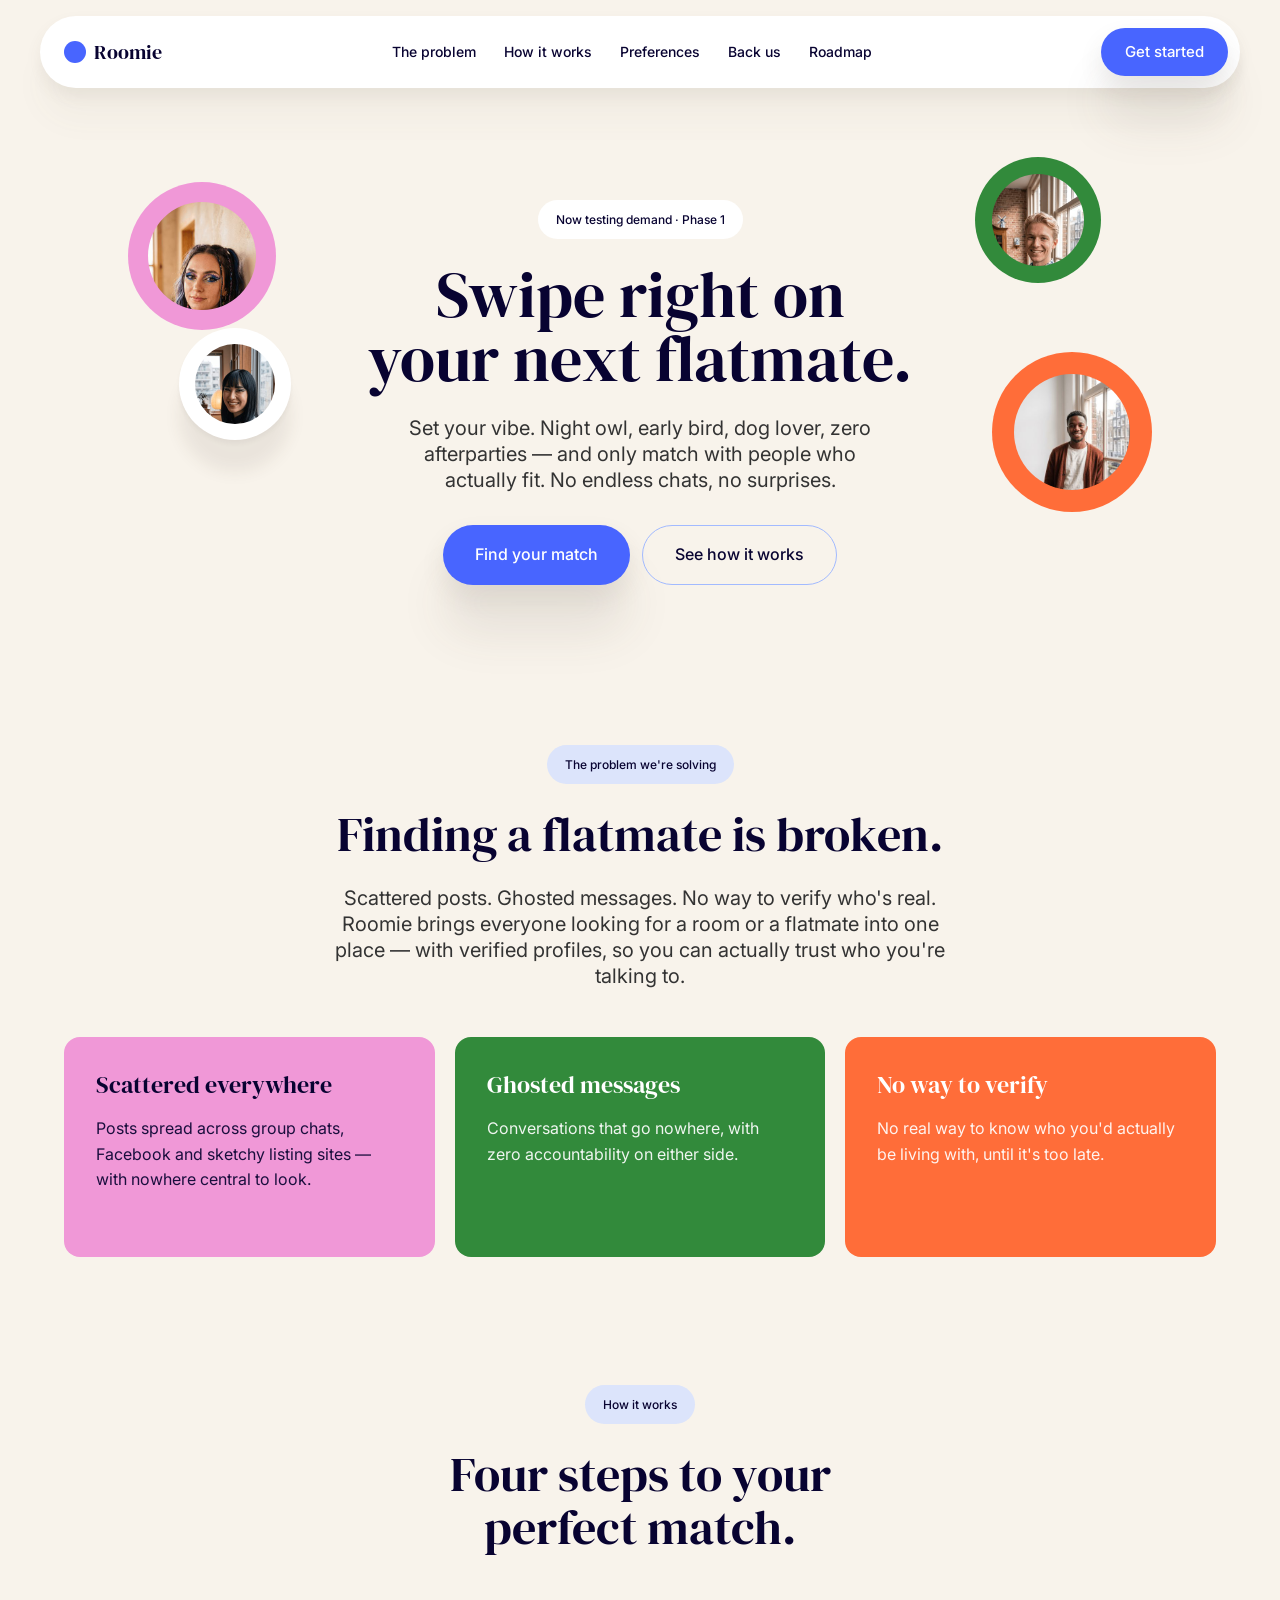
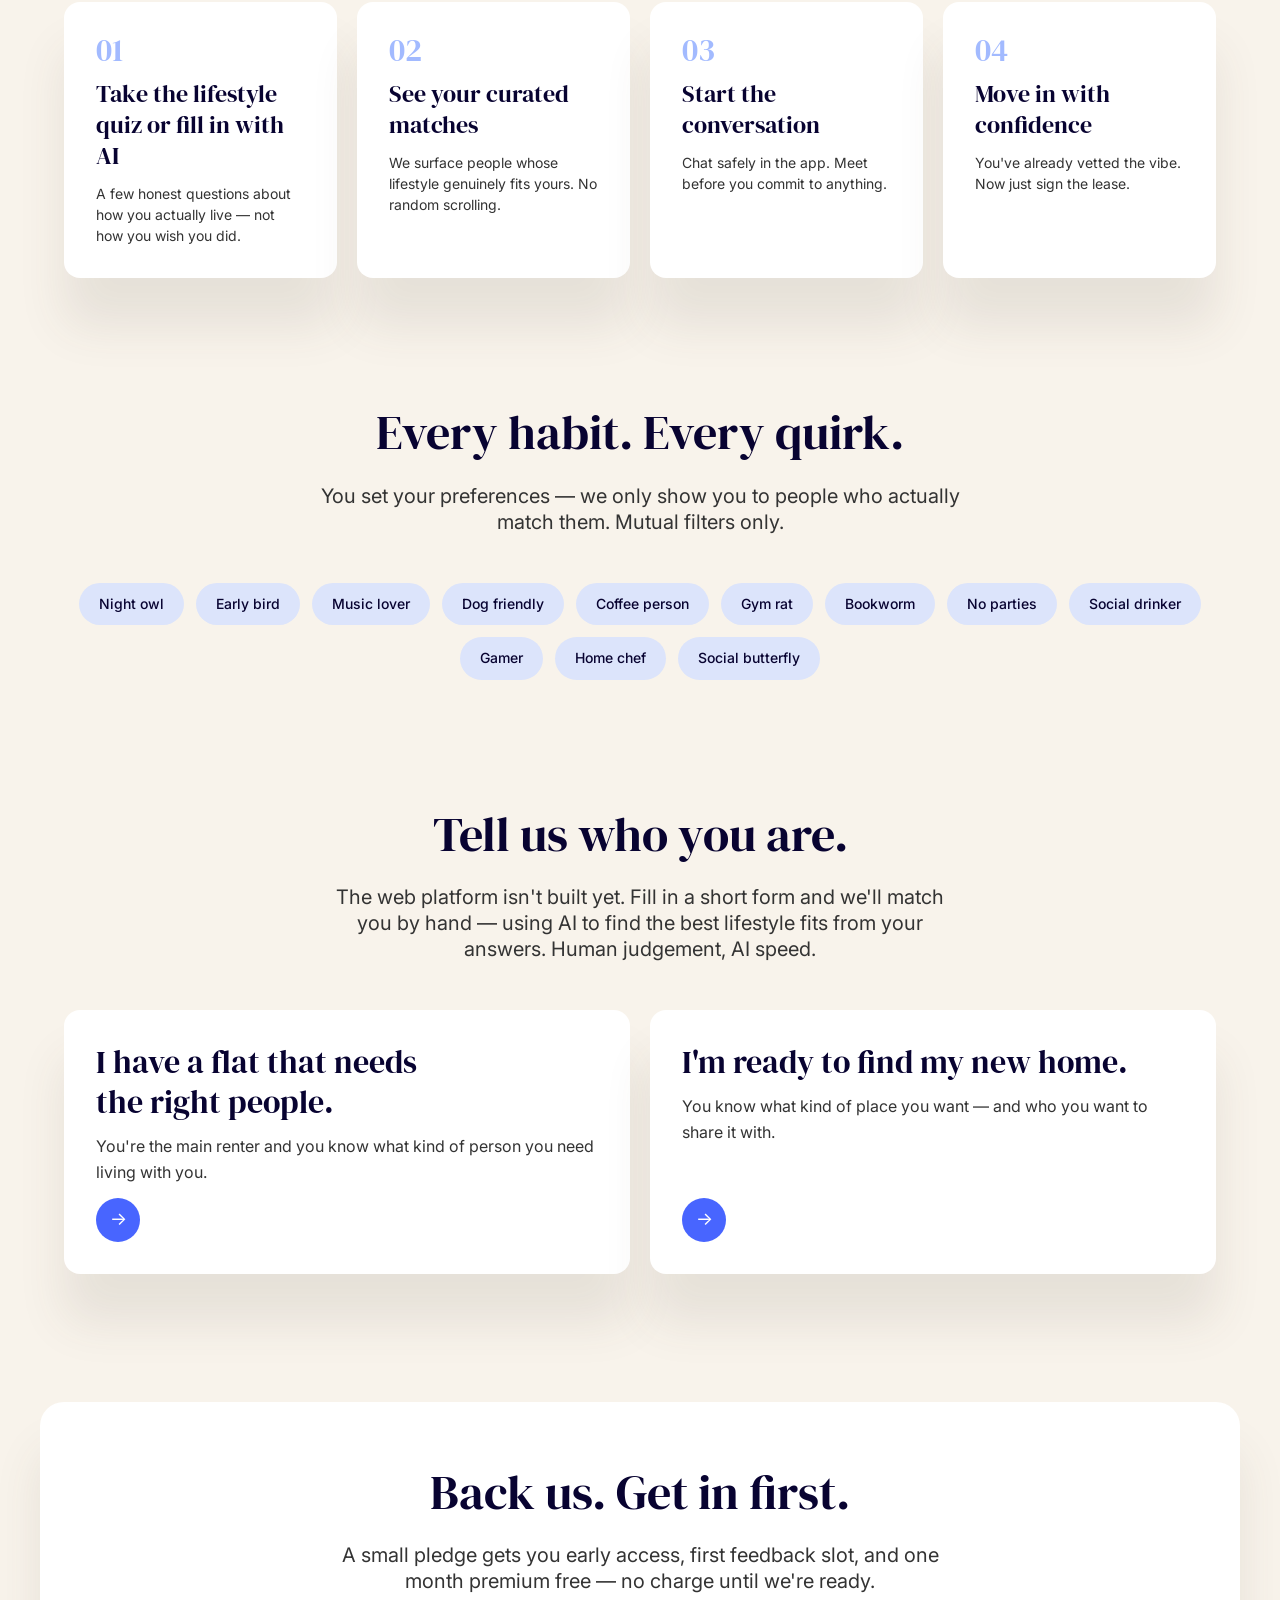
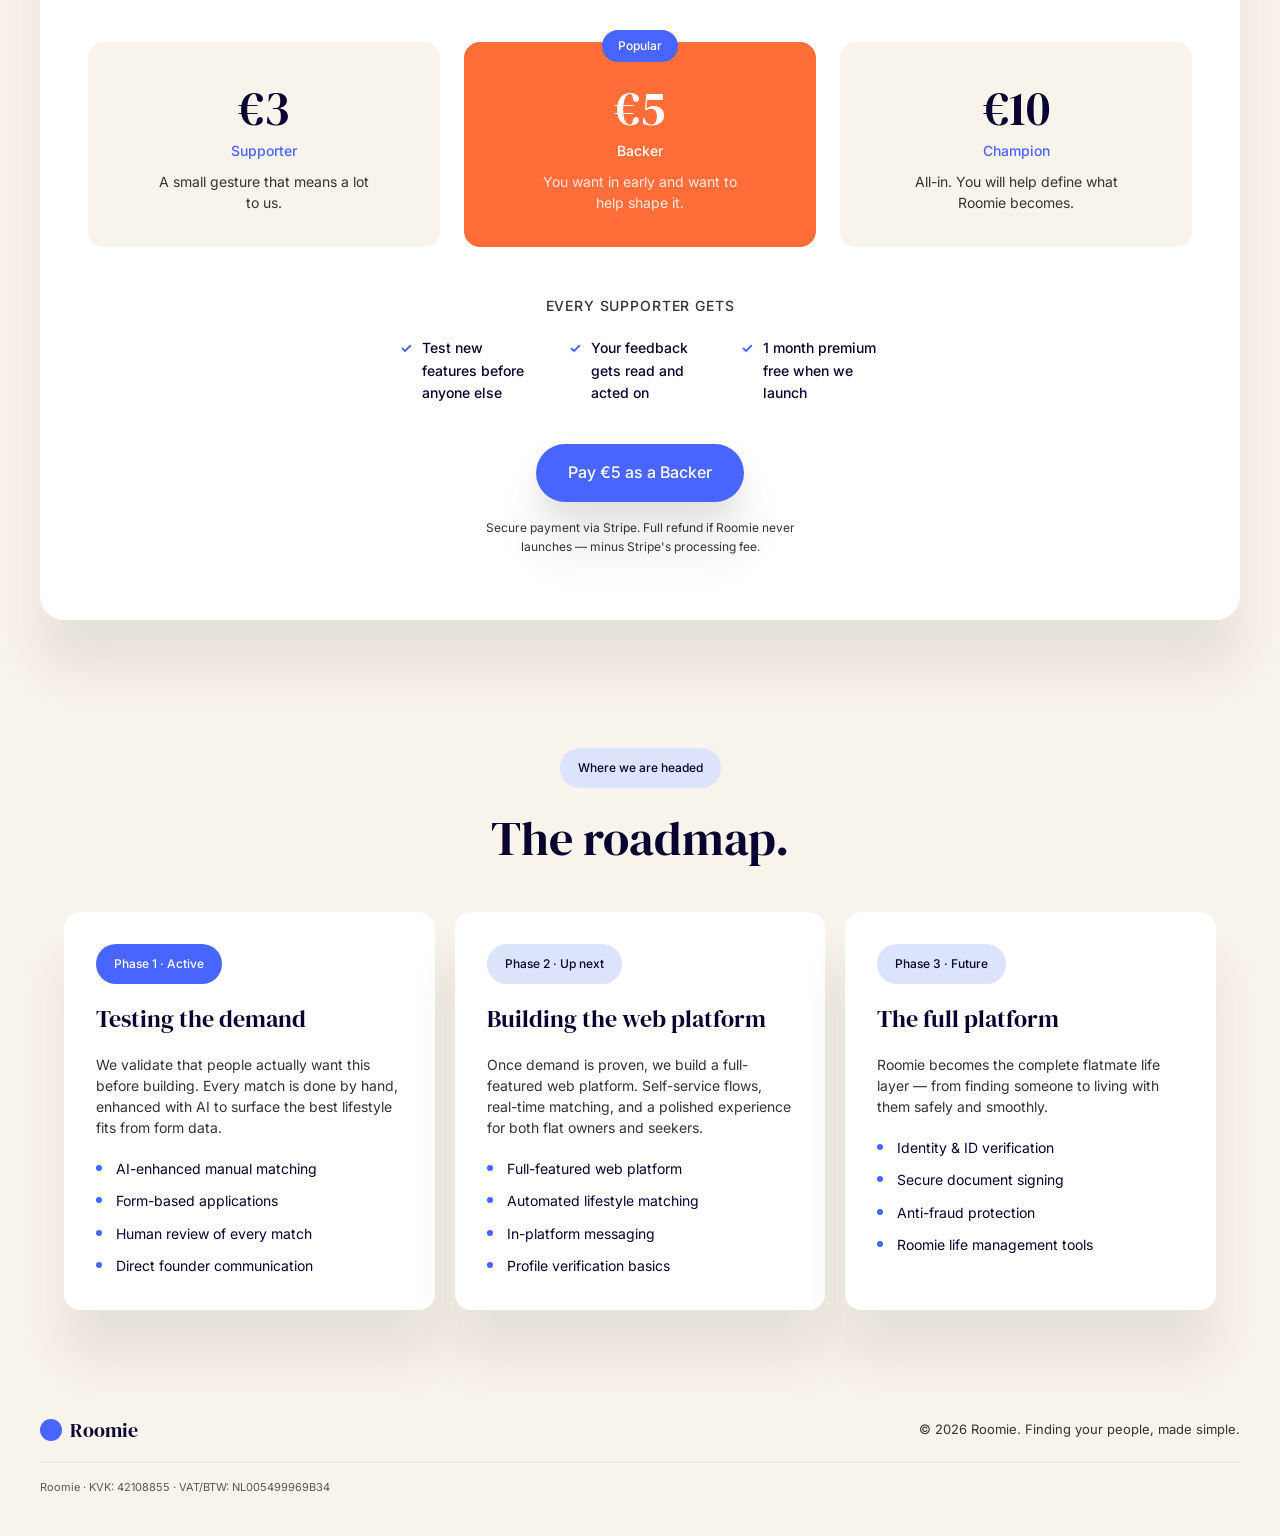
==== index.html @ dec73f3c "Launch-readiness pass Note: since this repo started empty, claude/responsive-landing-page-lzxnkf is " ====
<!doctype html>
<html lang="en">
<head>
<meta charset="UTF-8" />
<meta name="viewport" content="width=device-width, initial-scale=1.0" />
<title>Roomie — Swipe right on your next flatmate</title>
<meta name="description" content="Set your vibe and only match with flatmates who actually fit. Verified profiles, no ghosting, no guessing." />

<link rel="icon" href="data:image/svg+xml,%3Csvg xmlns='http://www.w3.org/2000/svg' viewBox='0 0 100 100'%3E%3Ccircle cx='50' cy='50' r='50' fill='%234865ff'/%3E%3C/svg%3E">

<!-- NOTE: og:image/twitter:image need an absolute URL once the domain is live
     (e.g. https://roomie.com/assets/og-image.jpg) — social crawlers won't
     reliably resolve the relative path below. Update after launch. -->
<meta property="og:type" content="website" />
<meta property="og:title" content="Roomie — Swipe right on your next flatmate" />
<meta property="og:description" content="Set your vibe and only match with flatmates who actually fit. Verified profiles, no ghosting, no guessing." />
<meta property="og:image" content="assets/og-image.jpg" />
<meta name="twitter:card" content="summary_large_image" />
<meta name="twitter:title" content="Roomie — Swipe right on your next flatmate" />
<meta name="twitter:description" content="Set your vibe and only match with flatmates who actually fit. Verified profiles, no ghosting, no guessing." />
<meta name="twitter:image" content="assets/og-image.jpg" />

<link rel="preconnect" href="https://fonts.googleapis.com">
<link rel="preconnect" href="https://fonts.gstatic.com" crossorigin>
<link href="https://fonts.googleapis.com/css2?family=DM+Serif+Display&family=Inter:wght@400;500&display=swap" rel="stylesheet">
<link rel="stylesheet" href="css/styles.css">
</head>
<body>

<header class="site-header" id="top">
  <div class="header-inner">
    <a href="#top" class="logo">
      <span class="logo-mark" aria-hidden="true"></span>
      <span class="logo-word">Roomie</span>
    </a>

    <nav class="nav-links" id="nav-links">
      <a href="#problem">The problem</a>
      <a href="#how-it-works">How it works</a>
      <a href="#quirks">Preferences</a>
      <a href="#support">Back us</a>
      <a href="#roadmap">Roadmap</a>
    </nav>

    <div class="header-actions">
      <a href="#get-started" class="btn btn-primary">Get started</a>
      <button class="nav-toggle" id="nav-toggle" aria-label="Toggle menu" aria-expanded="false">
        <span></span><span></span><span></span>
      </button>
    </div>
  </div>
</header>

<main>

  <!-- HERO -->
  <section class="hero">
    <div class="hero-portraits" aria-hidden="true">
      <div class="portrait-frame portrait-1" data-depth="18"><span class="portrait-inner"><img src="assets/portrait-1.jpg" alt="" loading="lazy"></span></div>
      <div class="portrait-frame portrait-2" data-depth="26"><span class="portrait-inner"><img src="assets/portrait-2.jpg" alt="" loading="lazy"></span></div>
      <div class="portrait-frame portrait-3" data-depth="14"><span class="portrait-inner"><img src="assets/portrait-3.jpg" alt="" loading="lazy"></span></div>
      <div class="portrait-frame portrait-4" data-depth="20"><span class="portrait-inner"><img src="assets/portrait-4.jpg" alt="" loading="lazy"></span></div>
    </div>

    <div class="container hero-inner">
      <span class="badge">Now testing demand · Phase 1</span>
      <h1 class="hero-heading">Swipe right on your next flatmate.</h1>
      <p class="hero-sub">Set your vibe. Night owl, early bird, dog lover, zero afterparties — and only match with people who actually fit. No endless chats, no surprises.</p>
      <div class="hero-actions">
        <a href="#get-started" class="btn btn-primary btn-lg">Find your match</a>
        <a href="#how-it-works" class="btn btn-outline btn-lg">See how it works</a>
      </div>
    </div>
  </section>

  <!-- THE PROBLEM -->
  <section class="section" id="problem">
    <div class="container">
      <div class="section-header">
        <span class="badge badge-info">The problem we're solving</span>
        <h2 class="section-heading">Finding a flatmate is broken.</h2>
        <p class="section-sub">Scattered posts. Ghosted messages. No way to verify who's real. Roomie brings everyone looking for a room or a flatmate into one place — with verified profiles, so you can actually trust who you're talking to.</p>
      </div>

      <div class="tinted-grid">
        <div class="tinted-card tinted-card--blossom">
          <h3 class="tinted-card-title">Scattered everywhere</h3>
          <p class="tinted-card-desc">Posts spread across group chats, Facebook and sketchy listing sites — with nowhere central to look.</p>
        </div>
        <div class="tinted-card tinted-card--forest">
          <h3 class="tinted-card-title">Ghosted messages</h3>
          <p class="tinted-card-desc">Conversations that go nowhere, with zero accountability on either side.</p>
        </div>
        <div class="tinted-card tinted-card--ember">
          <h3 class="tinted-card-title">No way to verify</h3>
          <p class="tinted-card-desc">No real way to know who you'd actually be living with, until it's too late.</p>
        </div>
      </div>
    </div>
  </section>

  <!-- HOW IT WORKS -->
  <section class="section" id="how-it-works">
    <div class="container">
      <div class="section-header">
        <span class="badge badge-info">How it works</span>
        <h2 class="section-heading">Four steps to your perfect match.</h2>
      </div>

      <div class="steps-grid">
        <div class="step-card">
          <span class="step-number">01</span>
          <h3 class="step-title">Take the lifestyle quiz or fill in with AI</h3>
          <p class="step-desc">A few honest questions about how you actually live — not how you wish you did.</p>
        </div>
        <div class="step-card">
          <span class="step-number">02</span>
          <h3 class="step-title">See your curated matches</h3>
          <p class="step-desc">We surface people whose lifestyle genuinely fits yours. No random scrolling.</p>
        </div>
        <div class="step-card">
          <span class="step-number">03</span>
          <h3 class="step-title">Start the conversation</h3>
          <p class="step-desc">Chat safely in the app. Meet before you commit to anything.</p>
        </div>
        <div class="step-card">
          <span class="step-number">04</span>
          <h3 class="step-title">Move in with confidence</h3>
          <p class="step-desc">You've already vetted the vibe. Now just sign the lease.</p>
        </div>
      </div>
    </div>
  </section>

  <!-- QUIRKS -->
  <section class="section" id="quirks">
    <div class="container">
      <div class="section-header">
        <h2 class="section-heading">Every habit. Every quirk.</h2>
        <p class="section-sub">You set your preferences — we only show you to people who actually match them. Mutual filters only.</p>
      </div>

      <ul class="quirk-list">
        <li class="quirk-pill">Night owl</li>
        <li class="quirk-pill">Early bird</li>
        <li class="quirk-pill">Music lover</li>
        <li class="quirk-pill">Dog friendly</li>
        <li class="quirk-pill">Coffee person</li>
        <li class="quirk-pill">Gym rat</li>
        <li class="quirk-pill">Bookworm</li>
        <li class="quirk-pill">No parties</li>
        <li class="quirk-pill">Social drinker</li>
        <li class="quirk-pill">Gamer</li>
        <li class="quirk-pill">Home chef</li>
        <li class="quirk-pill">Social butterfly</li>
      </ul>
    </div>
  </section>

  <!-- GET STARTED -->
  <section class="section" id="get-started">
    <div class="container">
      <div class="section-header">
        <h2 class="section-heading">Tell us who you are.</h2>
        <p class="section-sub">The web platform isn't built yet. Fill in a short form and we'll match you by hand — using AI to find the best lifestyle fits from your answers. Human judgement, AI speed.</p>
      </div>

      <div class="cta-grid">
        <a href="https://c15iv32y3tm.typeform.com/to/zjX7zwV7" class="cta-card" data-typeform="landlord" target="_blank" rel="noopener">
          <h3 class="cta-card-title">I have a flat that needs the right people.</h3>
          <p class="cta-card-desc">You're the main renter and you know what kind of person you need living with you.</p>
          <span class="cta-card-arrow" aria-hidden="true">→</span>
        </a>
        <a href="https://c15iv32y3tm.typeform.com/to/rOkKucdL" class="cta-card" data-typeform="seeker" target="_blank" rel="noopener">
          <h3 class="cta-card-title">I'm ready to find my new home.</h3>
          <p class="cta-card-desc">You know what kind of place you want — and who you want to share it with.</p>
          <span class="cta-card-arrow" aria-hidden="true">→</span>
        </a>
      </div>

    </div>
  </section>

  <!-- BACK US -->
  <section class="section pledge-section" id="support">
    <div class="container">
      <div class="section-header">
        <h2 class="section-heading">Back us. Get in first.</h2>
        <p class="section-sub">A small pledge gets you early access, first feedback slot, and one month premium free — no charge until we're ready.</p>
      </div>

      <fieldset class="pledge-grid">
        <legend class="sr-only">Choose a pledge amount</legend>

        <label class="pledge-card" for="pledge-3">
          <input type="radio" class="pledge-radio" name="pledge-tier" id="pledge-3" value="3" data-tier="Supporter">
          <span class="pledge-amount">€3</span>
          <span class="pledge-tier-name">Supporter</span>
          <span class="pledge-desc">A small gesture that means a lot to us.</span>
        </label>

        <label class="pledge-card pledge-card--popular" for="pledge-5">
          <span class="badge badge-primary pledge-popular-badge">Popular</span>
          <input type="radio" class="pledge-radio" name="pledge-tier" id="pledge-5" value="5" data-tier="Backer" checked>
          <span class="pledge-amount">€5</span>
          <span class="pledge-tier-name">Backer</span>
          <span class="pledge-desc">You want in early and want to help shape it.</span>
        </label>

        <label class="pledge-card" for="pledge-10">
          <input type="radio" class="pledge-radio" name="pledge-tier" id="pledge-10" value="10" data-tier="Champion">
          <span class="pledge-amount">€10</span>
          <span class="pledge-tier-name">Champion</span>
          <span class="pledge-desc">All-in. You will help define what Roomie becomes.</span>
        </label>
      </fieldset>

      <div class="pledge-benefits">
        <p class="pledge-benefits-title">Every supporter gets</p>
        <ul class="pledge-benefits-list">
          <li>Test new features before anyone else</li>
          <li>Your feedback gets read and acted on</li>
          <li>1 month premium free when we launch</li>
        </ul>
      </div>

      <div class="pledge-cta">
        <a href="https://buy.stripe.com/cNi6oGfp74Xxg495t2gQE01" id="pledge-submit" class="btn btn-primary btn-lg" data-stripe="5" target="_blank" rel="noopener">Pay €5 as a Backer</a>
        <p class="pledge-fineprint">Secure payment via Stripe. Full refund if Roomie never launches — minus Stripe's processing fee.</p>
      </div>
    </div>
  </section>

  <!-- ROADMAP -->
  <section class="section" id="roadmap">
    <div class="container">
      <div class="section-header">
        <span class="badge badge-info">Where we are headed</span>
        <h2 class="section-heading">The roadmap.</h2>
      </div>

      <div class="roadmap-grid">
        <div class="roadmap-card">
          <span class="badge badge-primary">Phase 1 · Active</span>
          <h3 class="roadmap-title">Testing the demand</h3>
          <p class="roadmap-desc">We validate that people actually want this before building. Every match is done by hand, enhanced with AI to surface the best lifestyle fits from form data.</p>
          <ul class="check-list">
            <li>AI-enhanced manual matching</li>
            <li>Form-based applications</li>
            <li>Human review of every match</li>
            <li>Direct founder communication</li>
          </ul>
        </div>

        <div class="roadmap-card">
          <span class="badge badge-info">Phase 2 · Up next</span>
          <h3 class="roadmap-title">Building the web platform</h3>
          <p class="roadmap-desc">Once demand is proven, we build a full-featured web platform. Self-service flows, real-time matching, and a polished experience for both flat owners and seekers.</p>
          <ul class="check-list">
            <li>Full-featured web platform</li>
            <li>Automated lifestyle matching</li>
            <li>In-platform messaging</li>
            <li>Profile verification basics</li>
          </ul>
        </div>

        <div class="roadmap-card">
          <span class="badge badge-info">Phase 3 · Future</span>
          <h3 class="roadmap-title">The full platform</h3>
          <p class="roadmap-desc">Roomie becomes the complete flatmate life layer — from finding someone to living with them safely and smoothly.</p>
          <ul class="check-list">
            <li>Identity &amp; ID verification</li>
            <li>Secure document signing</li>
            <li>Anti-fraud protection</li>
            <li>Roomie life management tools</li>
          </ul>
        </div>
      </div>
    </div>
  </section>

</main>

<footer class="site-footer">
  <div class="footer-inner">
    <a href="#top" class="logo">
      <span class="logo-mark" aria-hidden="true"></span>
      <span class="logo-word">Roomie</span>
    </a>
    <p class="footer-copy">© 2026 Roomie. Finding your people, made simple.</p>
  </div>
  <div class="footer-legal-row">
    <p class="footer-legal">Roomie · KVK: 42108855 · VAT/BTW: NL005499969B34</p>
  </div>
</footer>

<script src="js/script.js"></script>
</body>
</html>
---- css/styles.css ----
/* ==========================================================================
   Roomie — Design tokens (August Health style reference)
   ========================================================================== */
:root {
  /* Colors */
  --color-primary-indigo: #4865ff;
  --color-deep-ink: #080331;
  --color-midnight-violet: #1b1463;
  --color-forest: #328a3b;
  --color-ember: #ff6d39;
  --color-blossom: #f098d7;
  --color-petal: #ffaefe;
  --color-meadow: #114e0b;
  --color-lavender-mist: #a2baff;
  --color-cream: #f8f3eb;
  --color-stone: #333333;
  --color-pure-white: #ffffff;
  --color-true-black: #000000;
  --color-info-blue: #dce4fb;

  --font-reckless-neue: 'DM Serif Display', 'Source Serif 4', ui-serif, Georgia, serif;
  --font-saans: 'Inter', ui-sans-serif, system-ui, -apple-system, BlinkMacSystemFont, "Segoe UI", Roboto, sans-serif;

  --text-caption: 12px;
  --leading-caption: 1.6;
  --text-body-sm: 14px;
  --leading-body-sm: 1.4;
  --text-body: 16px;
  --leading-body: 1.6;
  --text-subheading: 20px;
  --leading-subheading: 1.3;
  --text-heading-sm: 24px;
  --leading-heading-sm: 1.3;
  --text-heading: 32px;
  --leading-heading: 1.1;
  --text-heading-lg: 48px;
  --leading-heading-lg: 1.1;
  --text-display: 64px;
  --leading-display: 1;

  --spacing-8: 8px;
  --spacing-16: 16px;
  --spacing-24: 24px;
  --spacing-32: 32px;
  --spacing-40: 40px;
  --spacing-64: 64px;
  --spacing-80: 80px;
  --spacing-128: 128px;

  --page-max-width: 1200px;
  --section-gap: 64px;
  --card-padding: 32px;

  --radius-cards: 16px;
  --radius-nav: 100px;
  --radius-pill: 1600px;

  --shadow-lg: rgba(75, 68, 57, 0.1) 0px 12px 24px 0px, rgba(75, 68, 57, 0.1) 0px 48px 48px 0px;
  --shadow-sm: rgba(75, 68, 57, 0.05) 0px 4px 4px 0px, rgba(75, 68, 57, 0.08) 0px 32px 16px 0px;
  --shadow-md: rgba(99, 91, 79, 0.08) 0px 8px 16px 0px, rgba(99, 91, 79, 0.04) 0px 32px 32px 0px;
  --shadow-xl: rgba(75, 68, 57, 0.1) 0px 48px 48px 0px;

  --surface-cream: #f8f3eb;
  --surface-white: #ffffff;
  --surface-tinted: #f098d7;
  --surface-accent: #ffaefe;
  --surface-vibrant: #ff6d39;
}

/* ==========================================================================
   Reset & base
   ========================================================================== */
*, *::before, *::after { box-sizing: border-box; }
html { scroll-behavior: smooth; }
body {
  margin: 0;
  font-family: var(--font-saans);
  font-weight: 400;
  font-size: var(--text-body);
  line-height: var(--leading-body);
  color: var(--color-deep-ink);
  background: var(--surface-cream);
  -webkit-font-smoothing: antialiased;
}
img { max-width: 100%; display: block; }
a { text-decoration: none; color: inherit; }
ul { list-style: none; margin: 0; padding: 0; }
h1, h2, h3, p { margin: 0; }
button { font-family: inherit; cursor: pointer; border: none; background: none; }
a:focus-visible, button:focus-visible { outline: 2px solid var(--color-primary-indigo); outline-offset: 2px; }

.container {
  max-width: var(--page-max-width);
  margin: 0 auto;
  padding: 0 24px;
}

.section { padding: 48px 0; }
@media (min-width: 768px) { .section { padding: var(--section-gap) 0; } }

.section-header {
  max-width: 640px;
  margin: 0 auto 48px;
  display: flex;
  flex-direction: column;
  align-items: center;
  gap: 24px;
  text-align: center;
}

.section-heading {
  font-family: var(--font-reckless-neue);
  font-weight: 400;
  font-size: clamp(28px, 5vw, var(--text-heading-lg));
  line-height: var(--leading-heading-lg);
  color: var(--color-deep-ink);
  text-wrap: balance;
}

.section-sub {
  font-size: var(--text-subheading);
  line-height: var(--leading-subheading);
  color: var(--color-stone);
}

/* ==========================================================================
   Buttons & badges
   ========================================================================== */
.btn {
  display: inline-flex;
  align-items: center;
  justify-content: center;
  gap: 8px;
  font-family: var(--font-saans);
  font-size: 15px;
  font-weight: 500;
  padding: 12px 24px;
  border-radius: var(--radius-pill);
  white-space: nowrap;
  transition: transform 0.15s ease, opacity 0.15s ease;
}
.btn:hover { transform: translateY(-1px); }
.btn:active { transform: translateY(0); }

.btn-primary {
  background: var(--color-primary-indigo);
  color: var(--color-pure-white);
  box-shadow: var(--shadow-lg);
}

.btn-outline {
  background: transparent;
  border: 1.5px solid var(--color-lavender-mist);
  color: var(--color-deep-ink);
}

.btn-lg { padding: 16px 32px; font-size: 16px; }

.badge {
  display: inline-flex;
  align-items: center;
  gap: 6px;
  font-size: var(--text-caption);
  font-weight: 500;
  padding: 10px 18px;
  border-radius: var(--radius-pill);
  width: fit-content;
  background: var(--surface-white);
  color: var(--color-deep-ink);
}

.badge-info { background: var(--color-info-blue); }
.badge-primary { background: var(--color-primary-indigo); color: var(--color-pure-white); }

/* ==========================================================================
   Header — floating pill nav
   ========================================================================== */
.site-header {
  position: sticky;
  top: 16px;
  z-index: 100;
  padding: 0 16px;
}

.header-inner {
  max-width: var(--page-max-width);
  margin: 0 auto;
  display: flex;
  align-items: center;
  justify-content: space-between;
  gap: 16px;
  background: var(--surface-white);
  border-radius: var(--radius-nav);
  box-shadow: var(--shadow-md);
  padding: 12px 12px 12px 24px;
}

.logo {
  display: flex;
  align-items: center;
  gap: 8px;
  font-family: var(--font-reckless-neue);
  font-size: 20px;
  color: var(--color-deep-ink);
  flex-shrink: 0;
}

.logo-mark {
  width: 22px;
  height: 22px;
  border-radius: 50%;
  background: var(--color-primary-indigo);
  flex-shrink: 0;
}

.nav-links {
  display: none;
  align-items: center;
  gap: 28px;
  font-size: 14px;
  font-weight: 500;
  color: var(--color-deep-ink);
}

.header-actions {
  display: flex;
  align-items: center;
  gap: 12px;
}

.nav-toggle {
  display: flex;
  flex-direction: column;
  justify-content: center;
  gap: 5px;
  width: 40px;
  height: 40px;
  padding: 0;
  border-radius: var(--radius-pill);
}
.nav-toggle span {
  display: block;
  width: 16px;
  height: 1.5px;
  background: var(--color-deep-ink);
  margin: 0 auto;
  transition: transform 0.2s ease, opacity 0.2s ease;
}
.nav-toggle[aria-expanded="true"] span:nth-child(1) { transform: translateY(6.5px) rotate(45deg); }
.nav-toggle[aria-expanded="true"] span:nth-child(2) { opacity: 0; }
.nav-toggle[aria-expanded="true"] span:nth-child(3) { transform: translateY(-6.5px) rotate(-45deg); }

@media (min-width: 900px) {
  .nav-links { display: flex; }
  .nav-toggle { display: none; }
}

@media (max-width: 899px) {
  .nav-links {
    position: fixed;
    inset: 80px 16px auto 16px;
    flex-direction: column;
    align-items: flex-start;
    gap: 4px;
    background: var(--surface-white);
    border-radius: var(--radius-cards);
    padding: 16px;
    box-shadow: var(--shadow-md);
    transform: translateY(-12px);
    opacity: 0;
    pointer-events: none;
    transition: transform 0.2s ease, opacity 0.2s ease;
  }
  .nav-links.is-open {
    display: flex;
    transform: translateY(0);
    opacity: 1;
    pointer-events: auto;
  }
  .nav-links a { width: 100%; padding: 12px 8px; border-radius: 12px; }
  .nav-links a:hover { background: var(--surface-cream); }
}

/* ==========================================================================
   Hero — centered stack with scattered portrait frames
   ========================================================================== */
.hero {
  position: relative;
  padding: 96px 0 80px;
  overflow: hidden;
}
@media (min-width: 768px) { .hero { padding: 128px 0 96px; } }

.hero-inner {
  position: relative;
  z-index: 1;
  max-width: 640px;
  margin: 0 auto;
  display: flex;
  flex-direction: column;
  align-items: center;
  gap: 24px;
  text-align: center;
}

.hero-heading {
  font-family: var(--font-reckless-neue);
  font-weight: 400;
  font-size: clamp(36px, 7vw, var(--text-display));
  line-height: var(--leading-display);
  color: var(--color-deep-ink);
  text-wrap: balance;
}

.hero-sub {
  font-size: var(--text-subheading);
  line-height: var(--leading-subheading);
  color: var(--color-stone);
  max-width: 480px;
}

.hero-actions {
  display: flex;
  flex-wrap: wrap;
  justify-content: center;
  gap: 12px;
  margin-top: 8px;
}

/* decorative circular portrait frames */
.hero-portraits { display: none; }
@media (min-width: 860px) {
  .hero-portraits {
    display: block;
    position: absolute;
    inset: 0;
    z-index: 0;
    pointer-events: none;
  }
  .portrait-frame {
    position: absolute;
    border-radius: 50%;
    display: flex;
    align-items: center;
    justify-content: center;
    transition: transform 0.6s cubic-bezier(0.16, 1, 0.3, 1);
    will-change: transform;
  }
  .portrait-frame .portrait-inner {
    border-radius: 50%;
    overflow: hidden;
    display: block;
  }
  .portrait-frame .portrait-inner img {
    width: 100%;
    height: 100%;
    object-fit: cover;
    display: block;
  }
  .portrait-1 { top: 18%; left: 10%; width: 148px; height: 148px; background: var(--color-blossom); }
  .portrait-1 .portrait-inner { width: 108px; height: 108px; }
  .portrait-2 { top: 42%; left: 14%; width: 112px; height: 112px; background: var(--color-pure-white); box-shadow: var(--shadow-sm); }
  .portrait-2 .portrait-inner { width: 80px; height: 80px; }
  .portrait-3 { top: 14%; right: 14%; width: 126px; height: 126px; background: var(--color-forest); }
  .portrait-3 .portrait-inner { width: 92px; height: 92px; }
  .portrait-4 { top: 46%; right: 10%; width: 160px; height: 160px; background: var(--color-ember); }
  .portrait-4 .portrait-inner { width: 116px; height: 116px; }
}
@media (prefers-reduced-motion: reduce) {
  .portrait-frame { transition: none; }
}

/* ==========================================================================
   Tinted feature cards (the problem)
   ========================================================================== */
.tinted-grid {
  display: grid;
  gap: 20px;
  grid-template-columns: 1fr;
}
@media (min-width: 860px) { .tinted-grid { grid-template-columns: repeat(3, 1fr); } }

.tinted-card {
  position: relative;
  border-radius: var(--radius-cards);
  padding: var(--card-padding);
  display: flex;
  flex-direction: column;
  gap: 16px;
  min-height: 220px;
  color: var(--color-deep-ink);
}
.tinted-card--blossom { background: var(--color-blossom); }
.tinted-card--forest { background: var(--color-forest); color: var(--color-pure-white); }
.tinted-card--ember { background: var(--color-ember); color: var(--color-pure-white); }

.tinted-card-title {
  font-family: var(--font-reckless-neue);
  font-weight: 400;
  font-size: var(--text-heading-sm);
  line-height: var(--leading-heading-sm);
}

.tinted-card-desc {
  font-size: var(--text-body);
  line-height: var(--leading-body);
  opacity: 0.92;
}

/* ==========================================================================
   Steps (white product cards)
   ========================================================================== */
.steps-grid {
  display: grid;
  gap: 20px;
  grid-template-columns: 1fr;
}
@media (min-width: 640px) { .steps-grid { grid-template-columns: repeat(2, 1fr); } }
@media (min-width: 1024px) { .steps-grid { grid-template-columns: repeat(4, 1fr); } }

.step-card {
  background: var(--surface-white);
  border-radius: var(--radius-cards);
  box-shadow: var(--shadow-xl);
  padding: var(--card-padding);
  display: flex;
  flex-direction: column;
  gap: 12px;
}

.step-number {
  font-family: var(--font-reckless-neue);
  font-size: var(--text-heading);
  color: var(--color-lavender-mist);
  line-height: 1;
}

.step-title {
  font-family: var(--font-reckless-neue);
  font-weight: 400;
  font-size: var(--text-heading-sm);
  line-height: var(--leading-heading-sm);
  color: var(--color-deep-ink);
}

.step-desc {
  font-size: var(--text-body-sm);
  color: var(--color-stone);
  line-height: 1.5;
}

/* ==========================================================================
   Quirks
   ========================================================================== */
.quirk-list {
  display: flex;
  flex-wrap: wrap;
  justify-content: center;
  gap: 12px;
}

.quirk-pill {
  font-size: 14px;
  font-weight: 500;
  color: var(--color-deep-ink);
  background: var(--color-info-blue);
  border-radius: var(--radius-pill);
  padding: 10px 20px;
}

/* ==========================================================================
   Get started — CTA cards
   ========================================================================== */
.cta-grid {
  display: grid;
  gap: 20px;
  grid-template-columns: 1fr;
}
@media (min-width: 768px) { .cta-grid { grid-template-columns: repeat(2, 1fr); } }

.cta-card {
  background: var(--surface-white);
  border-radius: var(--radius-cards);
  box-shadow: var(--shadow-xl);
  padding: var(--card-padding);
  display: flex;
  flex-direction: column;
  gap: 12px;
  align-items: flex-start;
  transition: transform 0.15s ease, box-shadow 0.15s ease;
}

.cta-card:hover,
.cta-card:focus-visible {
  transform: translateY(-4px);
  box-shadow: var(--shadow-lg);
}

.cta-card-title {
  font-family: var(--font-reckless-neue);
  font-weight: 400;
  font-size: var(--text-heading);
  line-height: 1.25;
  color: var(--color-deep-ink);
  text-wrap: balance;
}

.cta-card-desc {
  font-size: var(--text-body);
  color: var(--color-stone);
}

.cta-card-arrow {
  margin-top: auto;
  width: 44px;
  height: 44px;
  border-radius: 50%;
  background: var(--color-primary-indigo);
  color: var(--color-pure-white);
  display: flex;
  align-items: center;
  justify-content: center;
  font-size: 18px;
  flex-shrink: 0;
  transition: transform 0.15s ease;
}

.cta-card:hover .cta-card-arrow {
  transform: translateX(4px);
}

/* ==========================================================================
   Back us — pledge tiers
   ========================================================================== */
.sr-only {
  position: absolute;
  width: 1px;
  height: 1px;
  padding: 0;
  margin: -1px;
  overflow: hidden;
  clip: rect(0, 0, 0, 0);
  white-space: nowrap;
  border: 0;
}

.pledge-section .container {
  background: var(--surface-white);
  border-radius: 24px;
  box-shadow: var(--shadow-xl);
  padding: 48px 24px;
}
@media (min-width: 768px) { .pledge-section .container { padding: 64px 48px; } }

.pledge-grid {
  display: grid;
  gap: 20px;
  grid-template-columns: 1fr;
  border: 0;
  margin: 0 0 48px;
  padding: 0;
}
@media (min-width: 768px) { .pledge-grid { grid-template-columns: repeat(3, 1fr); gap: 24px; } }

.pledge-card {
  position: relative;
  display: flex;
  flex-direction: column;
  gap: 8px;
  text-align: center;
  align-items: center;
  background: var(--surface-cream);
  border: 2px solid transparent;
  border-radius: var(--radius-cards);
  padding: 32px 24px;
  cursor: pointer;
  transition: border-color 0.15s ease, background-color 0.15s ease, color 0.15s ease, transform 0.15s ease, box-shadow 0.15s ease;
}
.pledge-card:hover { transform: translateY(-4px); box-shadow: var(--shadow-lg); }

.pledge-radio {
  position: absolute;
  inset: 0;
  width: 100%;
  height: 100%;
  margin: 0;
  opacity: 0;
  cursor: pointer;
}
.pledge-radio:focus-visible {
  outline: 2px solid var(--color-primary-indigo);
  outline-offset: 2px;
  border-radius: var(--radius-cards);
}

.pledge-card:has(.pledge-radio:checked) {
  background: var(--color-ember);
  border-color: var(--color-ember);
}
.pledge-card:has(.pledge-radio:checked) .pledge-amount,
.pledge-card:has(.pledge-radio:checked) .pledge-tier-name {
  color: var(--color-pure-white);
}
.pledge-card:has(.pledge-radio:checked) .pledge-desc {
  color: rgba(255, 255, 255, 0.85);
}

.pledge-card--popular { background: var(--surface-white); border-color: var(--color-lavender-mist); }
.pledge-card--popular:has(.pledge-radio:checked) { background: var(--color-ember); border-color: var(--color-ember); }

.pledge-popular-badge {
  position: absolute;
  top: -14px;
  left: 50%;
  transform: translateX(-50%);
  padding: 6px 16px;
}

.pledge-amount {
  font-family: var(--font-reckless-neue);
  font-weight: 400;
  font-size: var(--text-heading-lg);
  line-height: 1;
  color: var(--color-deep-ink);
  margin-top: 8px;
}

.pledge-tier-name {
  font-size: 14px;
  font-weight: 500;
  color: var(--color-primary-indigo);
}

.pledge-desc {
  font-size: var(--text-body-sm);
  color: var(--color-stone);
  line-height: 1.5;
  max-width: 220px;
}

.pledge-benefits {
  text-align: center;
  margin: 0 auto 40px;
  max-width: 480px;
}

.pledge-benefits-title {
  font-size: var(--text-body-sm);
  font-weight: 500;
  color: var(--color-stone);
  text-transform: uppercase;
  letter-spacing: 0.06em;
  margin-bottom: 20px;
}

.pledge-benefits-list {
  display: flex;
  flex-direction: column;
  gap: 14px;
}
@media (min-width: 640px) {
  .pledge-benefits-list { flex-direction: row; justify-content: center; gap: 32px; }
}

.pledge-benefits-list li {
  font-size: var(--text-body-sm);
  color: var(--color-deep-ink);
  font-weight: 500;
  padding-left: 22px;
  position: relative;
  text-align: left;
}
.pledge-benefits-list li::before {
  content: "✓";
  position: absolute;
  left: 0;
  top: 0;
  color: var(--color-primary-indigo);
  font-weight: 700;
}

.pledge-cta {
  display: flex;
  flex-direction: column;
  align-items: center;
  gap: 16px;
  text-align: center;
}

.pledge-fineprint {
  font-size: var(--text-caption);
  color: var(--color-stone);
  max-width: 360px;
}

/* ==========================================================================
   Roadmap
   ========================================================================== */
.roadmap-grid {
  display: grid;
  gap: 20px;
  grid-template-columns: 1fr;
}
@media (min-width: 1024px) { .roadmap-grid { grid-template-columns: repeat(3, 1fr); } }

.roadmap-card {
  background: var(--surface-white);
  border-radius: var(--radius-cards);
  box-shadow: var(--shadow-xl);
  padding: var(--card-padding);
  display: flex;
  flex-direction: column;
  gap: 16px;
}

.roadmap-title {
  font-family: var(--font-reckless-neue);
  font-weight: 400;
  font-size: var(--text-heading-sm);
  color: var(--color-deep-ink);
}

.roadmap-desc {
  font-size: var(--text-body-sm);
  color: var(--color-stone);
  line-height: 1.5;
}

.check-list {
  display: flex;
  flex-direction: column;
  gap: 10px;
  margin-top: 4px;
}
.check-list li {
  font-size: var(--text-body-sm);
  color: var(--color-deep-ink);
  padding-left: 20px;
  position: relative;
}
.check-list li::before {
  content: "";
  position: absolute;
  left: 0;
  top: 7px;
  width: 6px;
  height: 6px;
  border-radius: 50%;
  background: var(--color-primary-indigo);
}

/* ==========================================================================
   Footer
   ========================================================================== */
.site-footer {
  padding: 40px 16px;
}

.footer-inner {
  max-width: var(--page-max-width);
  margin: 0 auto;
  display: flex;
  flex-direction: column;
  gap: 16px;
  align-items: center;
  text-align: center;
}
@media (min-width: 640px) {
  .footer-inner { flex-direction: row; align-items: center; justify-content: space-between; text-align: left; }
}

.footer-copy { font-size: 13px; color: var(--color-stone); }

.footer-legal-row {
  max-width: var(--page-max-width);
  margin: 16px auto 0;
  padding-top: 16px;
  border-top: 1px solid var(--color-info-blue);
  text-align: center;
}
@media (min-width: 640px) { .footer-legal-row { text-align: left; } }

.footer-legal { font-size: 11px; color: var(--color-stone); opacity: 0.8; }

/* ==========================================================================
   Reveal-on-scroll (progressive enhancement — content is visible by default;
   JS only adds a subtle fade-in when supported)
   ========================================================================== */
.reveal { transition: opacity 0.5s ease, transform 0.5s ease; }
.js-ready .reveal { opacity: 0; transform: translateY(16px); }
.js-ready .reveal.is-visible { opacity: 1; transform: translateY(0); }
@media (prefers-reduced-motion: reduce) {
  .js-ready .reveal { opacity: 1; transform: none; transition: none; }
}
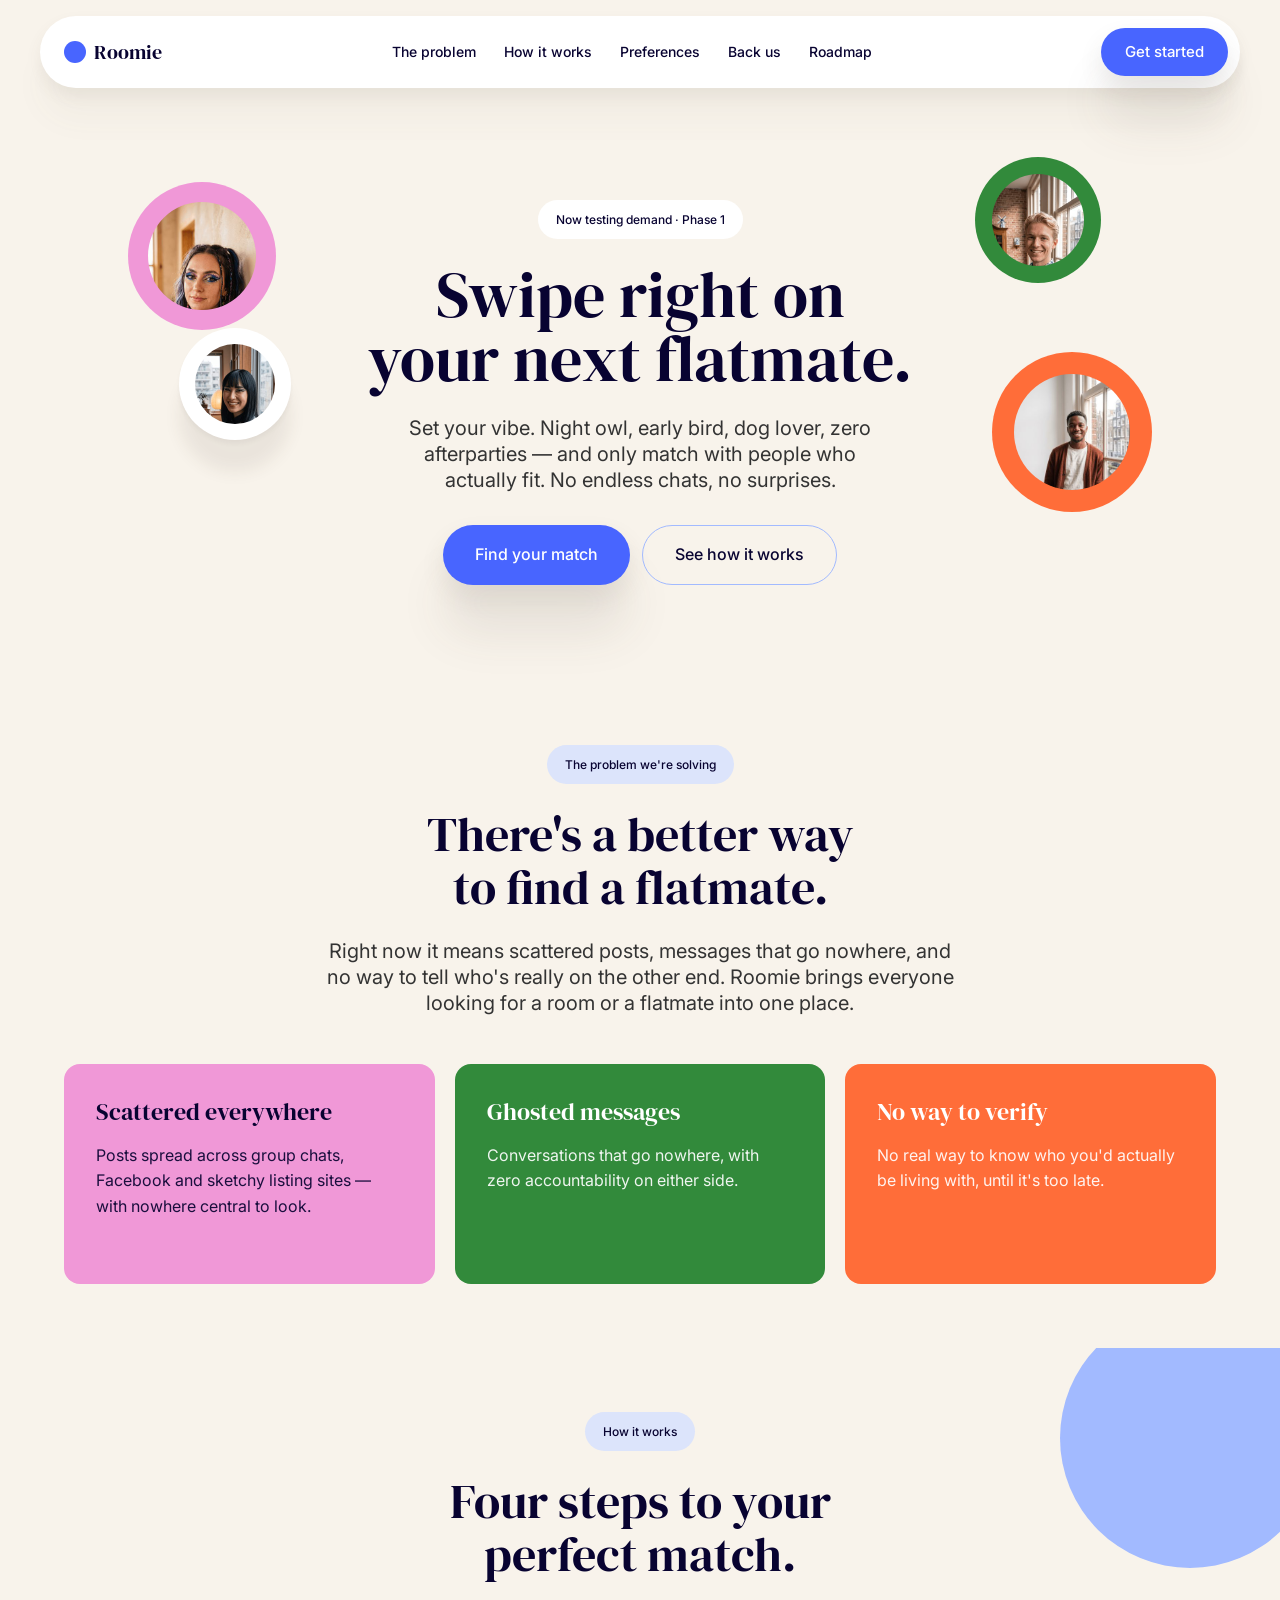
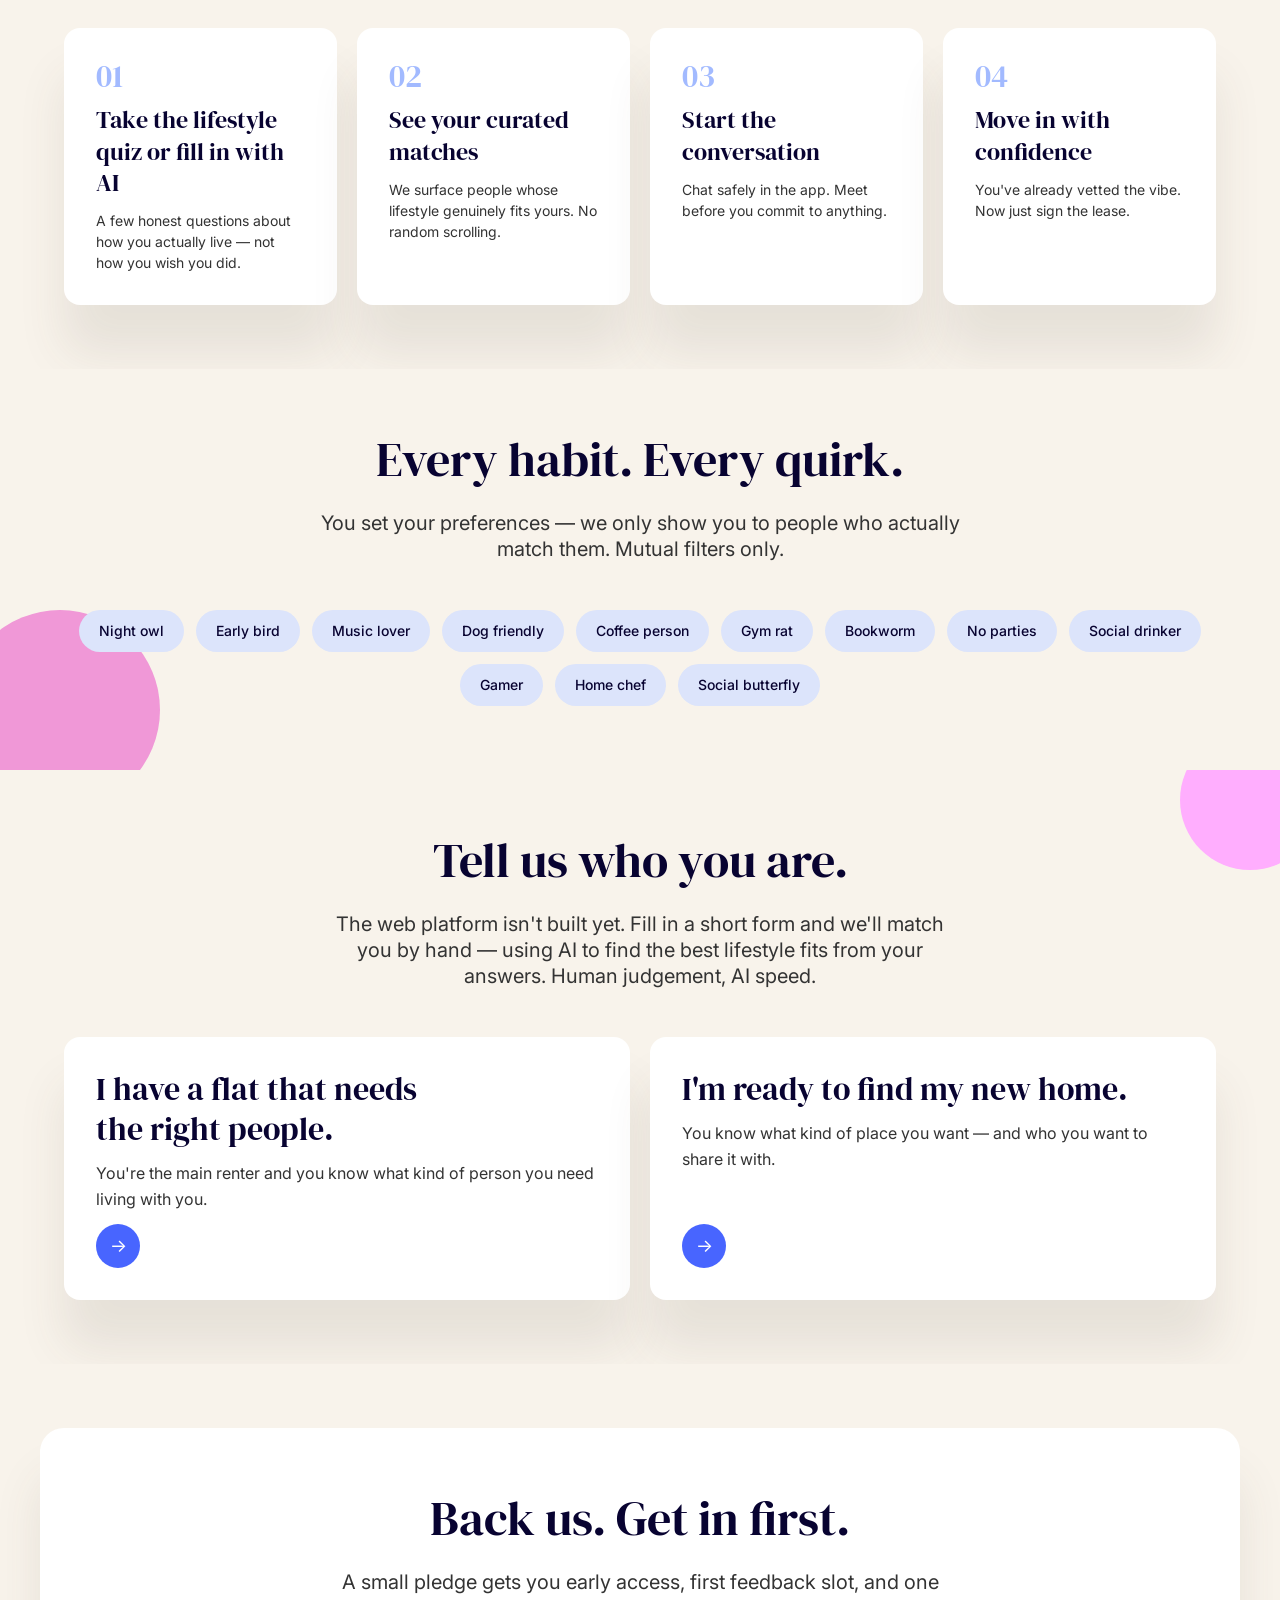
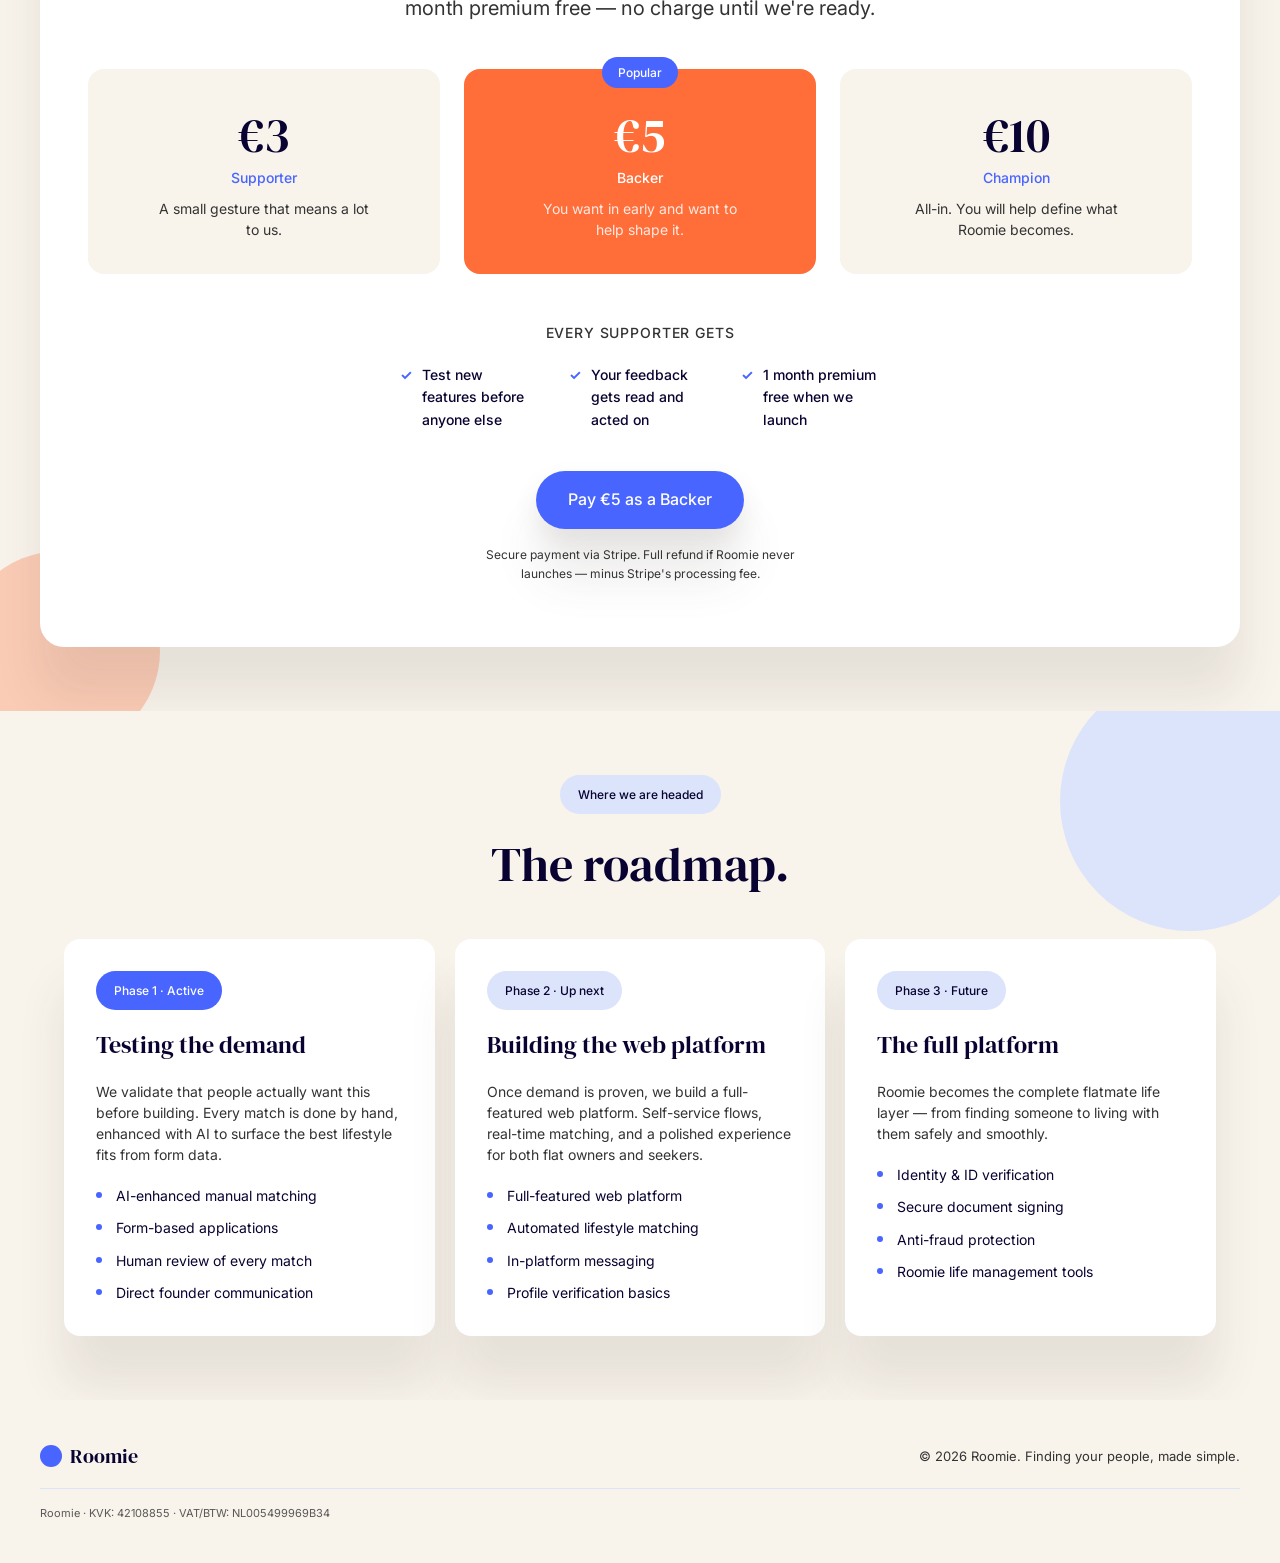
==== commit 31400e8a: "Update problem section copy, add decorative shapes site-wide Problem section now leads with a soluti" ====
--- a/index.html
+++ b/index.html
@@ -78,8 +78,8 @@
     <div class="container">
       <div class="section-header">
         <span class="badge badge-info">The problem we're solving</span>
-        <h2 class="section-heading">Finding a flatmate is broken.</h2>
-        <p class="section-sub">Scattered posts. Ghosted messages. No way to verify who's real. Roomie brings everyone looking for a room or a flatmate into one place — with verified profiles, so you can actually trust who you're talking to.</p>
+        <h2 class="section-heading">There's a better way to find a flatmate.</h2>
+        <p class="section-sub">Right now it means scattered posts, messages that go nowhere, and no way to tell who's really on the other end. Roomie brings everyone looking for a room or a flatmate into one place.</p>
       </div>
 
       <div class="tinted-grid">
@@ -100,7 +100,8 @@
   </section>
 
   <!-- HOW IT WORKS -->
-  <section class="section" id="how-it-works">
+  <section class="section section--decor" id="how-it-works">
+    <span class="decor-shape decor-shape--tr decor-shape--lg decor-shape--lavender" aria-hidden="true"></span>
     <div class="container">
       <div class="section-header">
         <span class="badge badge-info">How it works</span>
@@ -133,7 +134,8 @@
   </section>
 
   <!-- QUIRKS -->
-  <section class="section" id="quirks">
+  <section class="section section--decor" id="quirks">
+    <span class="decor-shape decor-shape--bl decor-shape--md decor-shape--blossom" aria-hidden="true"></span>
     <div class="container">
       <div class="section-header">
         <h2 class="section-heading">Every habit. Every quirk.</h2>
@@ -158,7 +160,8 @@
   </section>
 
   <!-- GET STARTED -->
-  <section class="section" id="get-started">
+  <section class="section section--decor" id="get-started">
+    <span class="decor-shape decor-shape--tr decor-shape--sm decor-shape--petal" aria-hidden="true"></span>
     <div class="container">
       <div class="section-header">
         <h2 class="section-heading">Tell us who you are.</h2>
@@ -182,7 +185,8 @@
   </section>
 
   <!-- BACK US -->
-  <section class="section pledge-section" id="support">
+  <section class="section pledge-section section--decor" id="support">
+    <span class="decor-shape decor-shape--bl decor-shape--md decor-shape--ember" aria-hidden="true"></span>
     <div class="container">
       <div class="section-header">
         <h2 class="section-heading">Back us. Get in first.</h2>
@@ -232,7 +236,8 @@
   </section>
 
   <!-- ROADMAP -->
-  <section class="section" id="roadmap">
+  <section class="section section--decor" id="roadmap">
+    <span class="decor-shape decor-shape--tr decor-shape--lg decor-shape--info" aria-hidden="true"></span>
     <div class="container">
       <div class="section-header">
         <span class="badge badge-info">Where we are headed</span>
--- a/css/styles.css
+++ b/css/styles.css
@@ -97,6 +97,40 @@
 
 .section { padding: 48px 0; }
 @media (min-width: 768px) { .section { padding: var(--section-gap) 0; } }
+
+/* ==========================================================================
+   Decorative shapes — scattered circles echoing the hero portrait motif,
+   kept visible on mobile (unlike the hero portraits, which hide below 860px)
+   ========================================================================== */
+.section--decor { position: relative; overflow: hidden; }
+.section--decor .container { position: relative; z-index: 1; }
+
+.decor-shape {
+  position: absolute;
+  z-index: 0;
+  border-radius: 50%;
+  pointer-events: none;
+}
+.decor-shape--tr { top: -40px; right: -40px; }
+.decor-shape--bl { bottom: -40px; left: -40px; }
+
+.decor-shape--lg { width: 260px; height: 260px; }
+.decor-shape--md { width: 200px; height: 200px; }
+.decor-shape--sm { width: 140px; height: 140px; }
+@media (max-width: 639px) {
+  .decor-shape--tr { top: -50px; right: -50px; }
+  .decor-shape--bl { bottom: -50px; left: -50px; }
+  .decor-shape--lg { width: 140px; height: 140px; }
+  .decor-shape--md { width: 110px; height: 110px; }
+  .decor-shape--sm { width: 80px; height: 80px; }
+}
+
+.decor-shape--lavender { background: var(--color-lavender-mist); }
+.decor-shape--blossom { background: var(--color-blossom); }
+.decor-shape--petal { background: var(--color-petal); }
+.decor-shape--info { background: var(--color-info-blue); }
+.decor-shape--ember { background: var(--color-ember); opacity: 0.3; }
+.decor-shape--forest { background: var(--color-forest); opacity: 0.25; }
 
 .section-header {
   max-width: 640px;
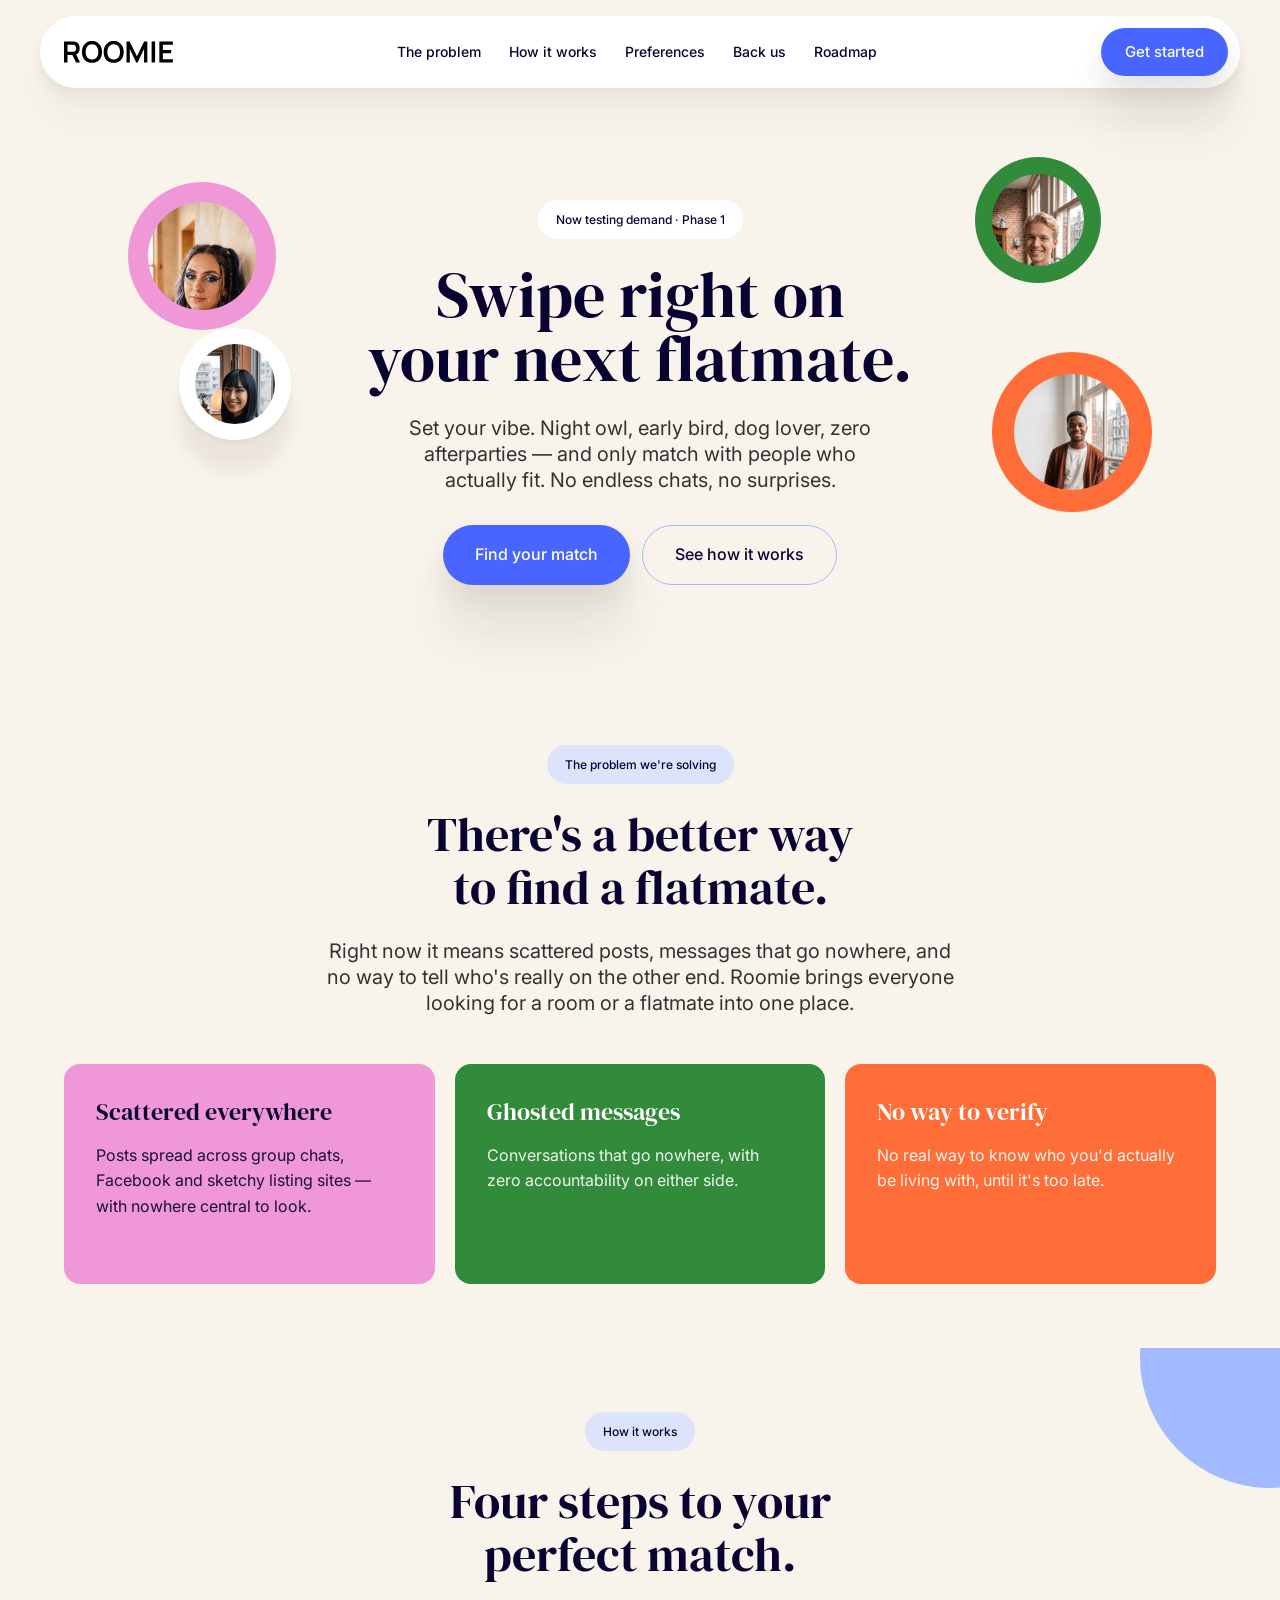
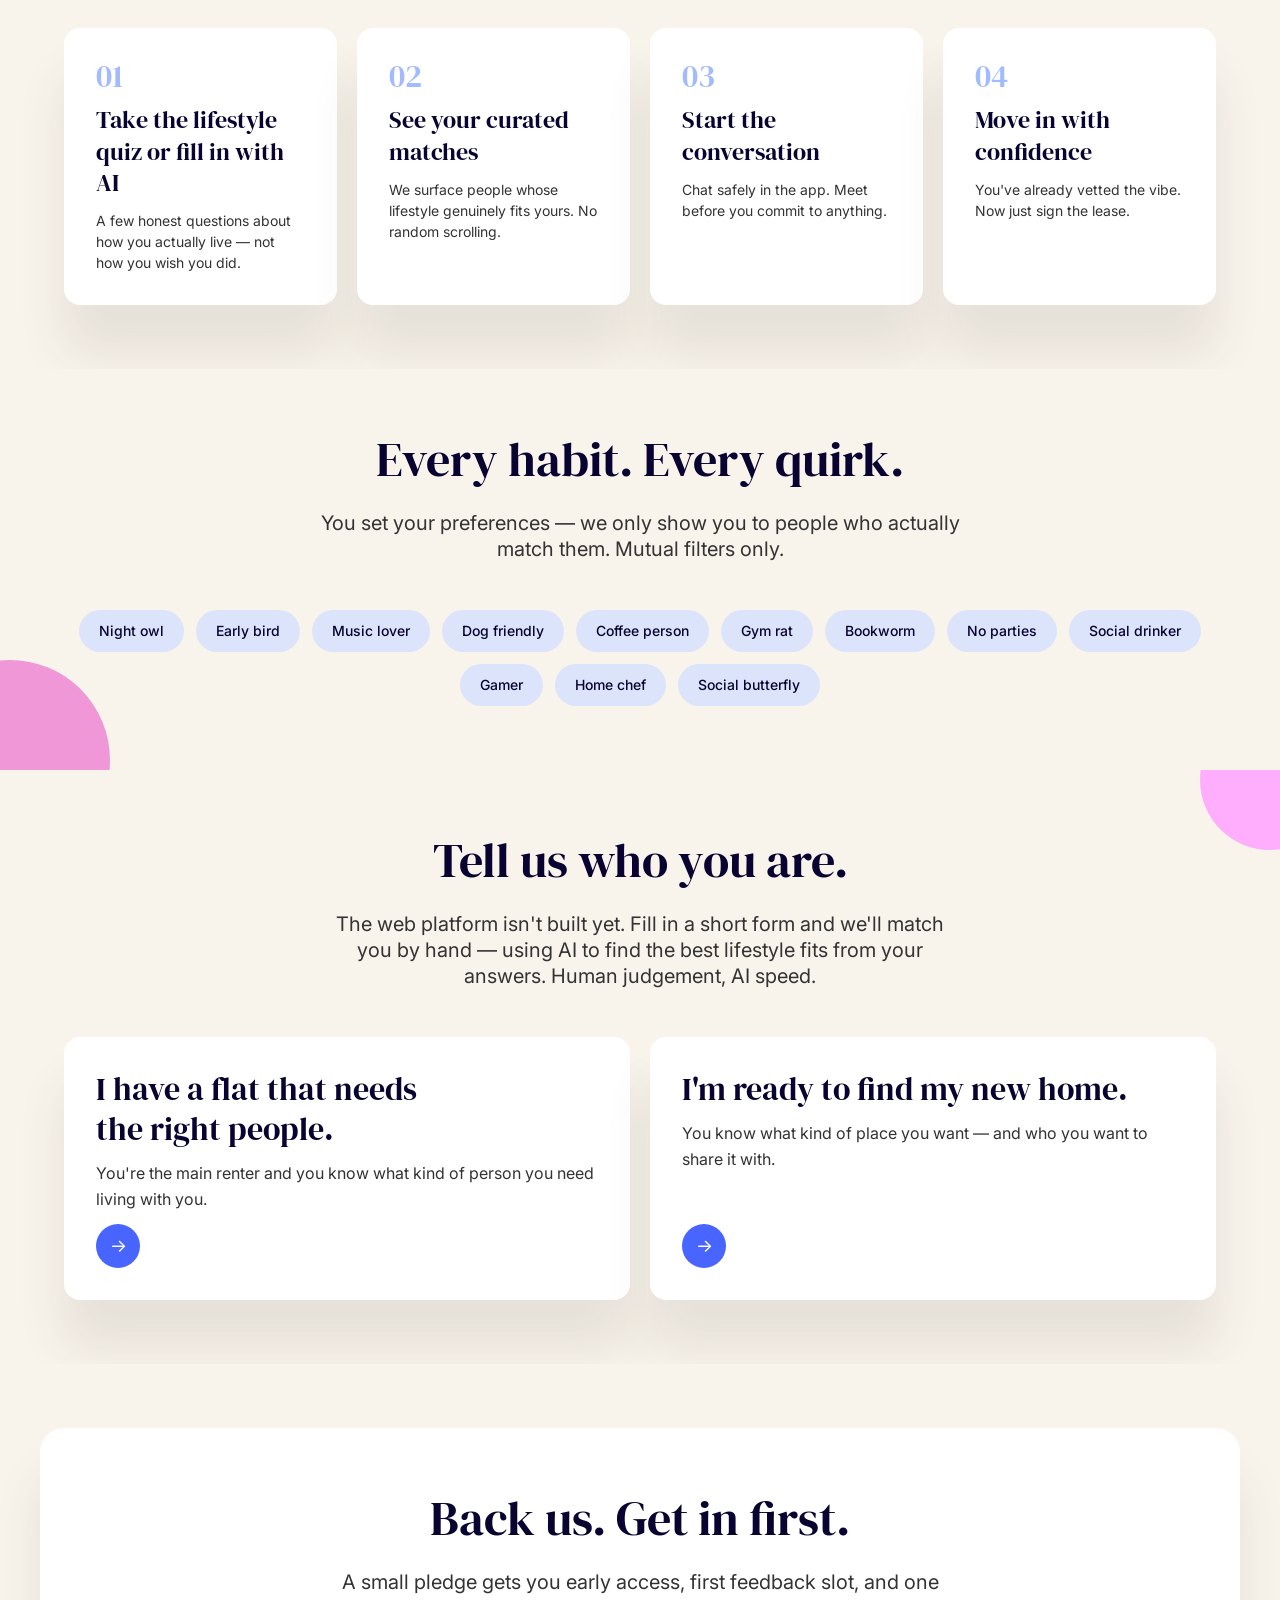
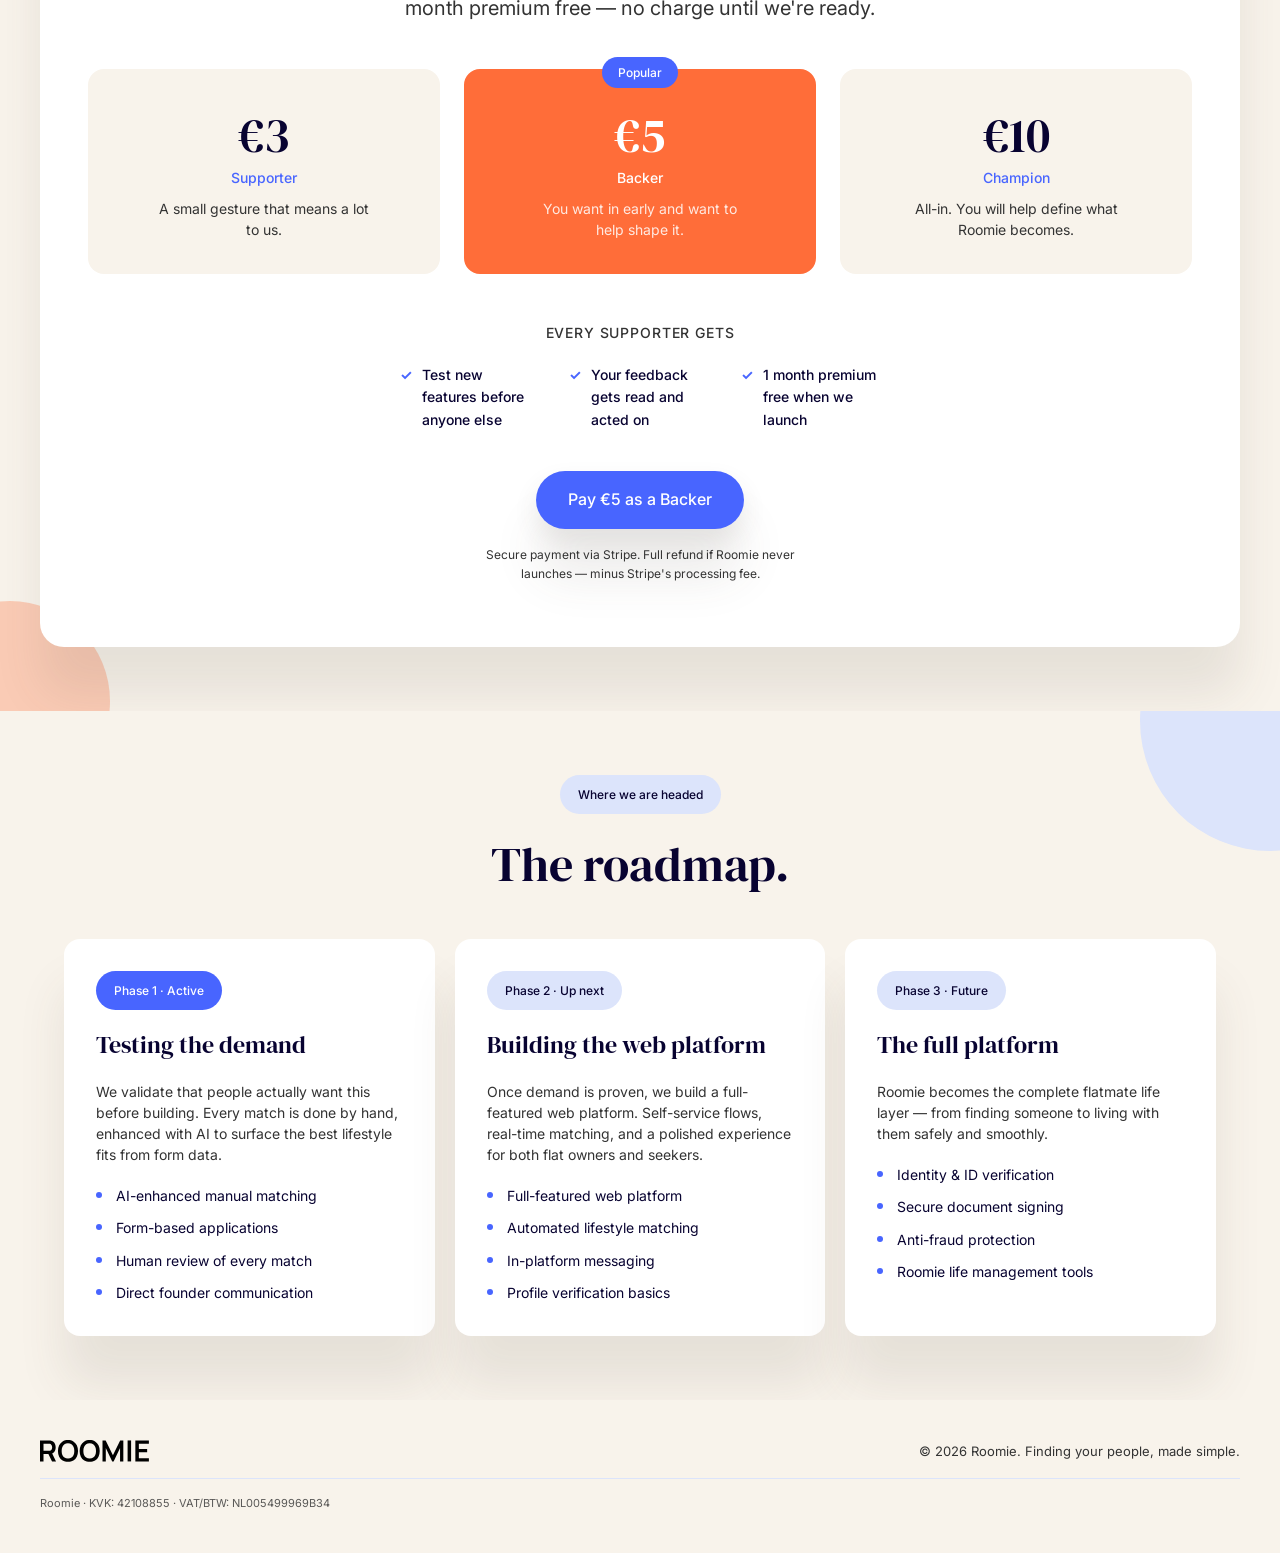
==== commit c4e6af98: "Wire up the real Roomie logo Replaced the text wordmark + circle placeholder in the header and foote" ====
--- a/index.html
+++ b/index.html
@@ -30,8 +30,7 @@
 <header class="site-header" id="top">
   <div class="header-inner">
     <a href="#top" class="logo">
-      <span class="logo-mark" aria-hidden="true"></span>
-      <span class="logo-word">Roomie</span>
+      <img src="assets/Roomie.svg" alt="Roomie" class="logo-img">
     </a>
 
     <nav class="nav-links" id="nav-links">
@@ -289,8 +288,7 @@
 <footer class="site-footer">
   <div class="footer-inner">
     <a href="#top" class="logo">
-      <span class="logo-mark" aria-hidden="true"></span>
-      <span class="logo-word">Roomie</span>
+      <img src="assets/Roomie.svg" alt="Roomie" class="logo-img">
     </a>
     <p class="footer-copy">© 2026 Roomie. Finding your people, made simple.</p>
   </div>
--- a/css/styles.css
+++ b/css/styles.css
@@ -111,18 +111,20 @@
   border-radius: 50%;
   pointer-events: none;
 }
-.decor-shape--tr { top: -40px; right: -40px; }
-.decor-shape--bl { bottom: -40px; left: -40px; }
-
-.decor-shape--lg { width: 260px; height: 260px; }
-.decor-shape--md { width: 200px; height: 200px; }
-.decor-shape--sm { width: 140px; height: 140px; }
+/* bleed is set per size class below, proportional to each shape's own
+   diameter — a fixed offset made large shapes clip with a jarring flat
+   chop (barely any of the circle hidden) and left small shapes almost
+   entirely clipped away, depending on size. */
+.decor-shape--tr { top: calc(-1 * var(--bleed)); right: calc(-1 * var(--bleed)); }
+.decor-shape--bl { bottom: calc(-1 * var(--bleed)); left: calc(-1 * var(--bleed)); }
+
+.decor-shape--lg { width: 260px; height: 260px; --bleed: 120px; }
+.decor-shape--md { width: 200px; height: 200px; --bleed: 90px; }
+.decor-shape--sm { width: 140px; height: 140px; --bleed: 60px; }
 @media (max-width: 639px) {
-  .decor-shape--tr { top: -50px; right: -50px; }
-  .decor-shape--bl { bottom: -50px; left: -50px; }
-  .decor-shape--lg { width: 140px; height: 140px; }
-  .decor-shape--md { width: 110px; height: 110px; }
-  .decor-shape--sm { width: 80px; height: 80px; }
+  .decor-shape--lg { width: 140px; height: 140px; --bleed: 65px; }
+  .decor-shape--md { width: 110px; height: 110px; --bleed: 50px; }
+  .decor-shape--sm { width: 80px; height: 80px; --bleed: 35px; }
 }
 
 .decor-shape--lavender { background: var(--color-lavender-mist); }
@@ -232,19 +234,13 @@
 .logo {
   display: flex;
   align-items: center;
-  gap: 8px;
-  font-family: var(--font-reckless-neue);
-  font-size: 20px;
-  color: var(--color-deep-ink);
   flex-shrink: 0;
 }
 
-.logo-mark {
-  width: 22px;
+.logo-img {
   height: 22px;
-  border-radius: 50%;
-  background: var(--color-primary-indigo);
-  flex-shrink: 0;
+  width: auto;
+  display: block;
 }
 
 .nav-links {
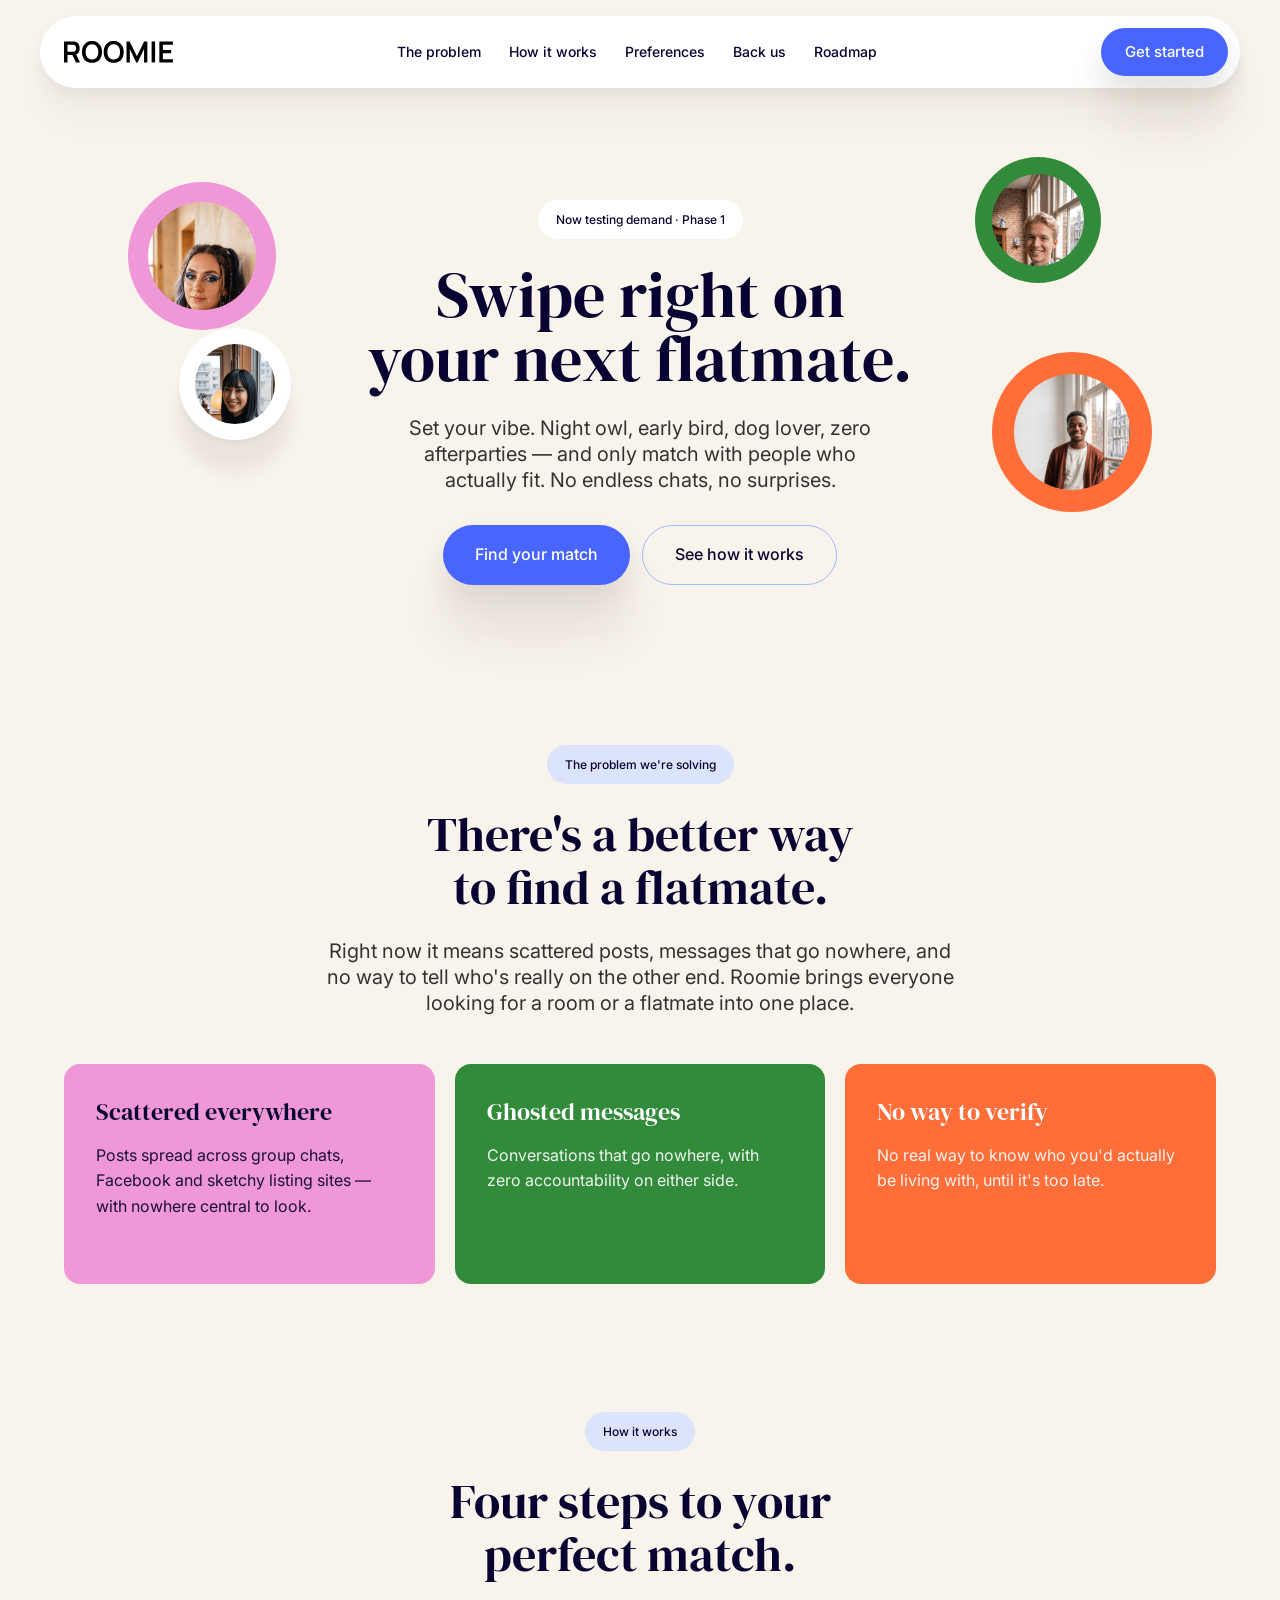
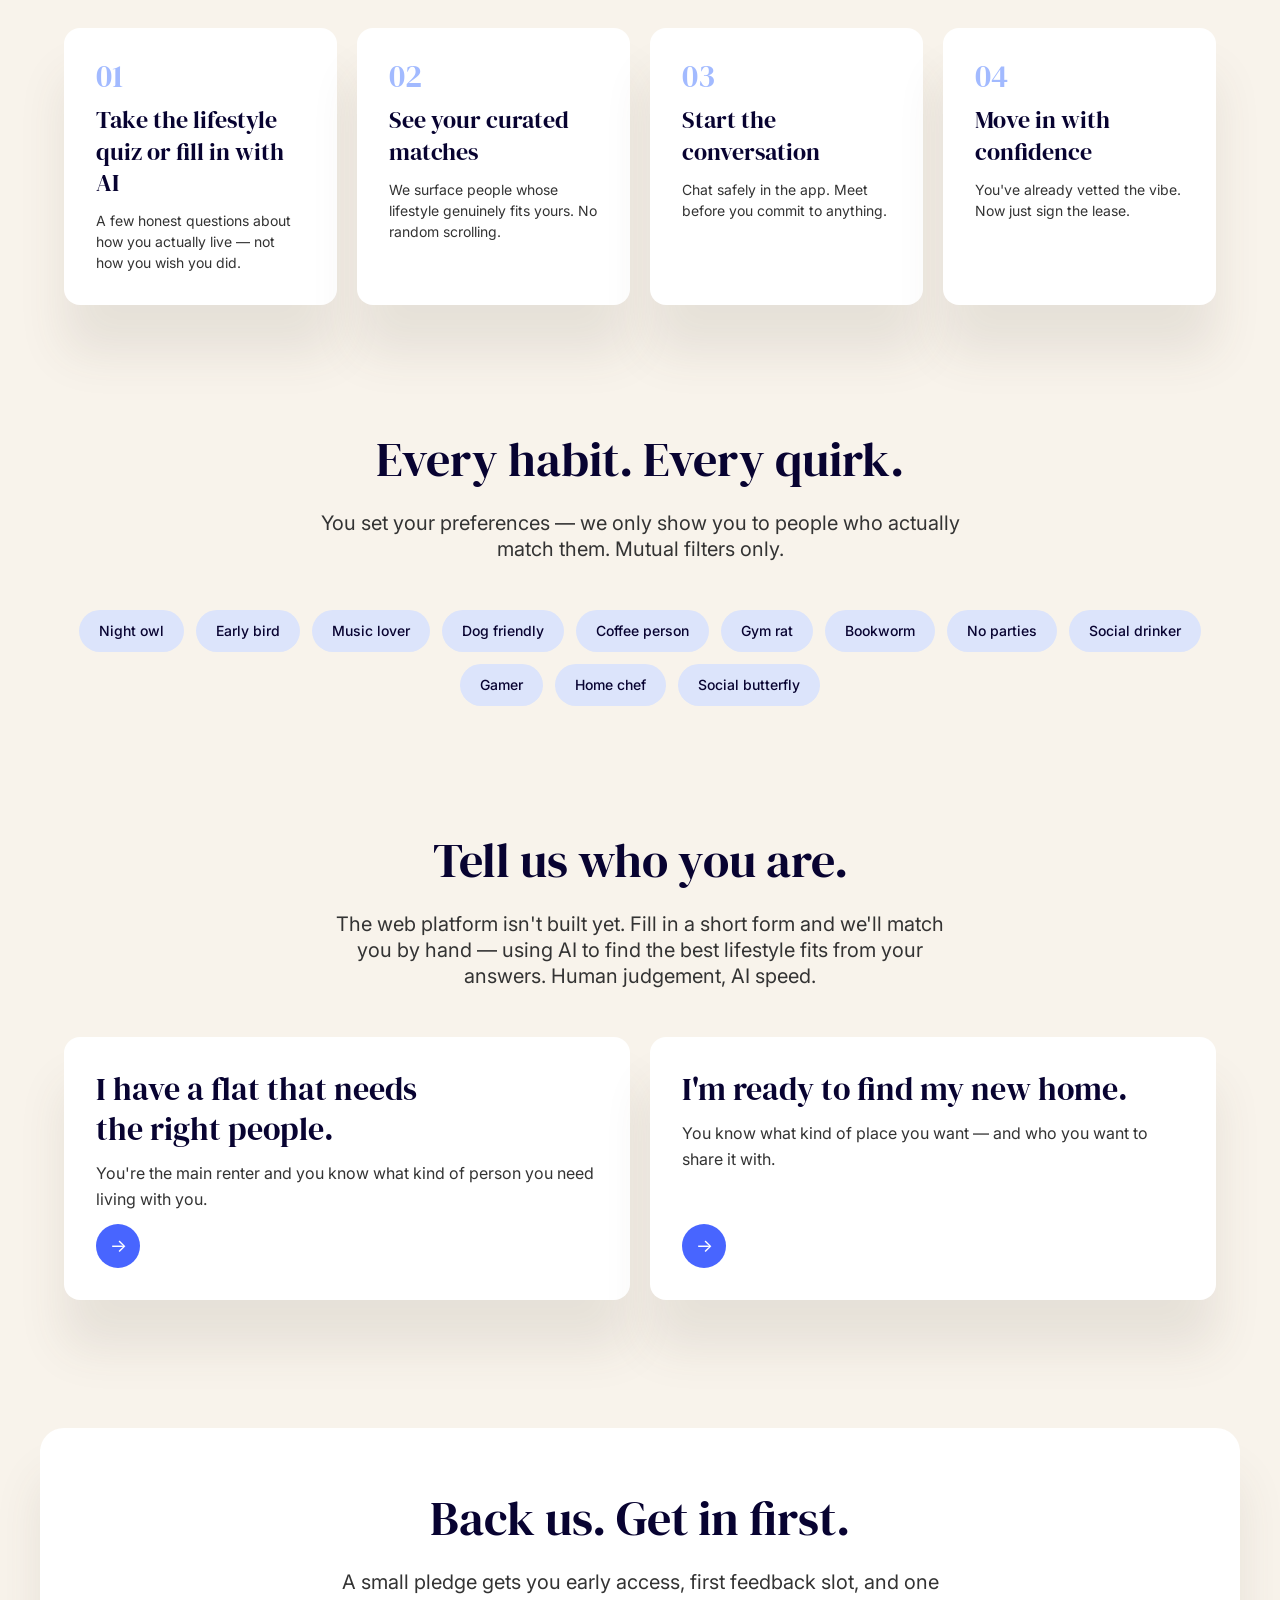
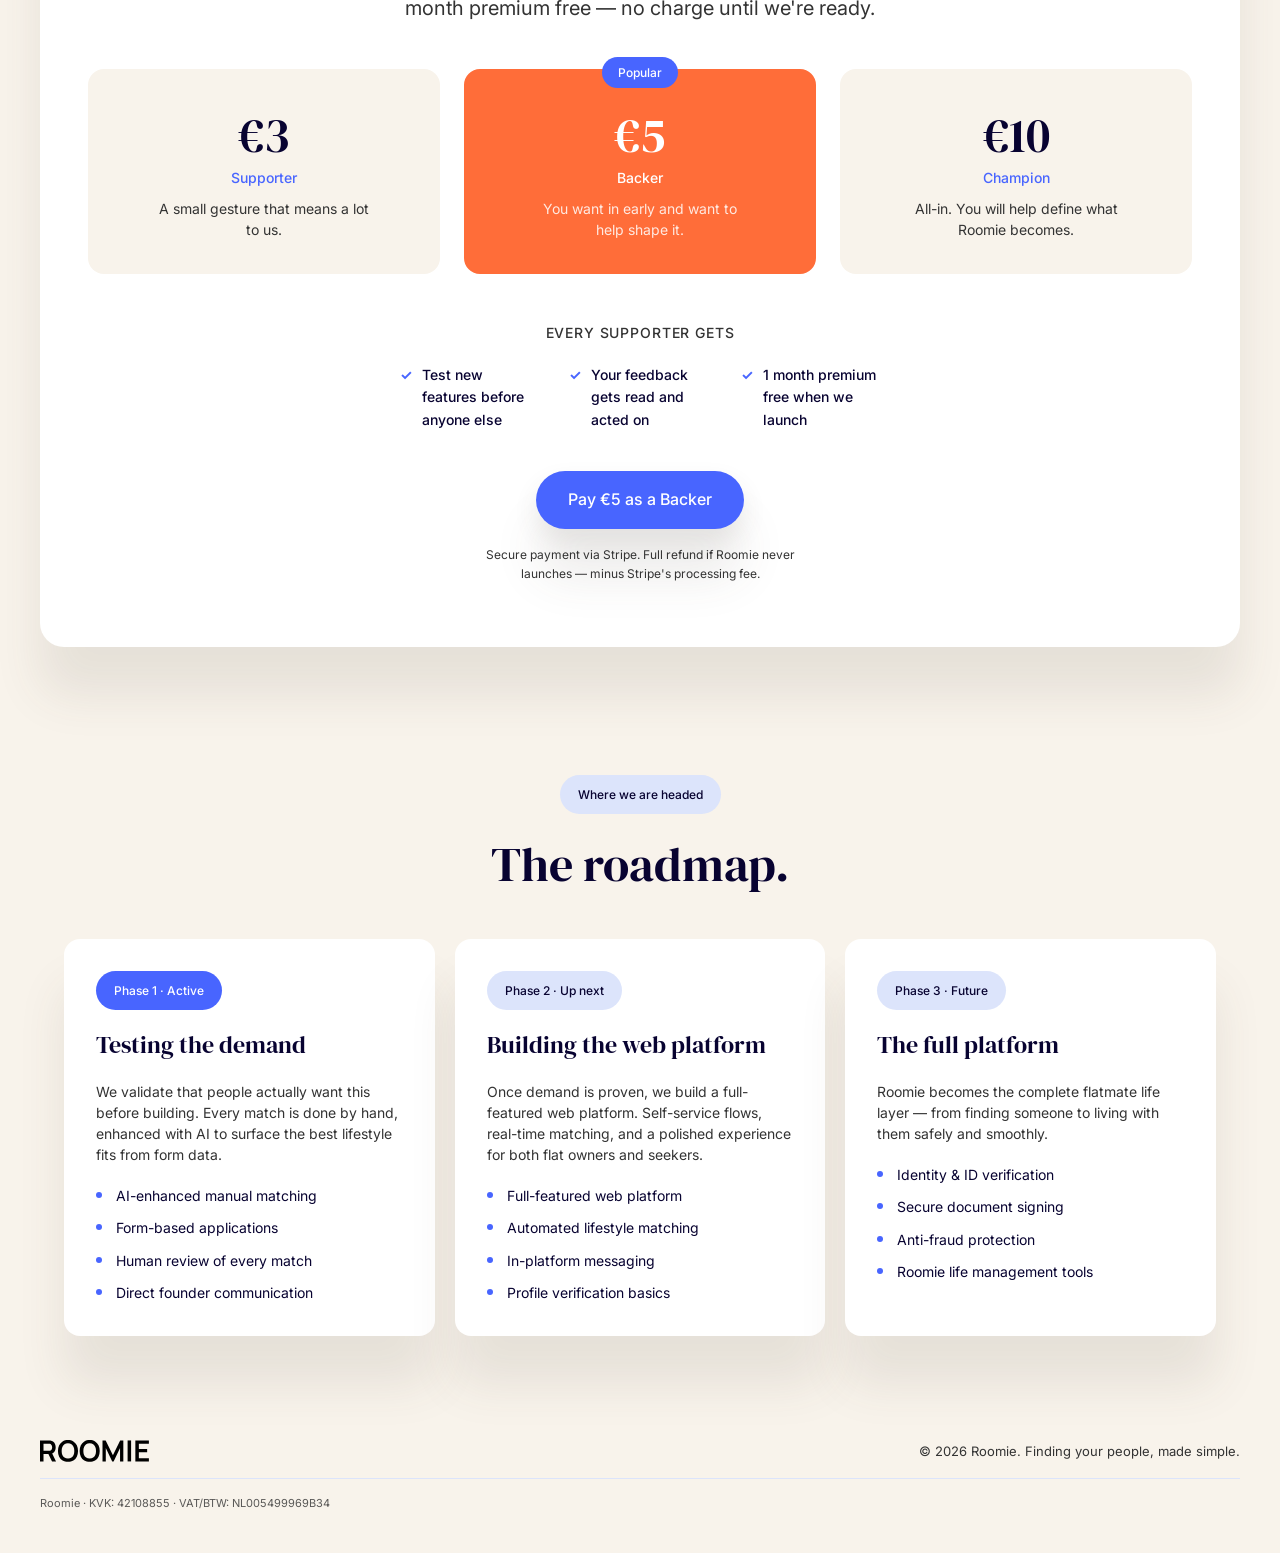
==== commit 1b0d6bf2: "Revert decorative shapes outside the hero Removed .section--decor / .decor-shape from How it works, " ====
--- a/index.html
+++ b/index.html
@@ -99,8 +99,7 @@
   </section>
 
   <!-- HOW IT WORKS -->
-  <section class="section section--decor" id="how-it-works">
-    <span class="decor-shape decor-shape--tr decor-shape--lg decor-shape--lavender" aria-hidden="true"></span>
+  <section class="section" id="how-it-works">
     <div class="container">
       <div class="section-header">
         <span class="badge badge-info">How it works</span>
@@ -133,8 +132,7 @@
   </section>
 
   <!-- QUIRKS -->
-  <section class="section section--decor" id="quirks">
-    <span class="decor-shape decor-shape--bl decor-shape--md decor-shape--blossom" aria-hidden="true"></span>
+  <section class="section" id="quirks">
     <div class="container">
       <div class="section-header">
         <h2 class="section-heading">Every habit. Every quirk.</h2>
@@ -159,8 +157,7 @@
   </section>
 
   <!-- GET STARTED -->
-  <section class="section section--decor" id="get-started">
-    <span class="decor-shape decor-shape--tr decor-shape--sm decor-shape--petal" aria-hidden="true"></span>
+  <section class="section" id="get-started">
     <div class="container">
       <div class="section-header">
         <h2 class="section-heading">Tell us who you are.</h2>
@@ -184,8 +181,7 @@
   </section>
 
   <!-- BACK US -->
-  <section class="section pledge-section section--decor" id="support">
-    <span class="decor-shape decor-shape--bl decor-shape--md decor-shape--ember" aria-hidden="true"></span>
+  <section class="section pledge-section" id="support">
     <div class="container">
       <div class="section-header">
         <h2 class="section-heading">Back us. Get in first.</h2>
@@ -235,8 +231,7 @@
   </section>
 
   <!-- ROADMAP -->
-  <section class="section section--decor" id="roadmap">
-    <span class="decor-shape decor-shape--tr decor-shape--lg decor-shape--info" aria-hidden="true"></span>
+  <section class="section" id="roadmap">
     <div class="container">
       <div class="section-header">
         <span class="badge badge-info">Where we are headed</span>
--- a/css/styles.css
+++ b/css/styles.css
@@ -97,42 +97,6 @@
 
 .section { padding: 48px 0; }
 @media (min-width: 768px) { .section { padding: var(--section-gap) 0; } }
-
-/* ==========================================================================
-   Decorative shapes — scattered circles echoing the hero portrait motif,
-   kept visible on mobile (unlike the hero portraits, which hide below 860px)
-   ========================================================================== */
-.section--decor { position: relative; overflow: hidden; }
-.section--decor .container { position: relative; z-index: 1; }
-
-.decor-shape {
-  position: absolute;
-  z-index: 0;
-  border-radius: 50%;
-  pointer-events: none;
-}
-/* bleed is set per size class below, proportional to each shape's own
-   diameter — a fixed offset made large shapes clip with a jarring flat
-   chop (barely any of the circle hidden) and left small shapes almost
-   entirely clipped away, depending on size. */
-.decor-shape--tr { top: calc(-1 * var(--bleed)); right: calc(-1 * var(--bleed)); }
-.decor-shape--bl { bottom: calc(-1 * var(--bleed)); left: calc(-1 * var(--bleed)); }
-
-.decor-shape--lg { width: 260px; height: 260px; --bleed: 120px; }
-.decor-shape--md { width: 200px; height: 200px; --bleed: 90px; }
-.decor-shape--sm { width: 140px; height: 140px; --bleed: 60px; }
-@media (max-width: 639px) {
-  .decor-shape--lg { width: 140px; height: 140px; --bleed: 65px; }
-  .decor-shape--md { width: 110px; height: 110px; --bleed: 50px; }
-  .decor-shape--sm { width: 80px; height: 80px; --bleed: 35px; }
-}
-
-.decor-shape--lavender { background: var(--color-lavender-mist); }
-.decor-shape--blossom { background: var(--color-blossom); }
-.decor-shape--petal { background: var(--color-petal); }
-.decor-shape--info { background: var(--color-info-blue); }
-.decor-shape--ember { background: var(--color-ember); opacity: 0.3; }
-.decor-shape--forest { background: var(--color-forest); opacity: 0.25; }
 
 .section-header {
   max-width: 640px;
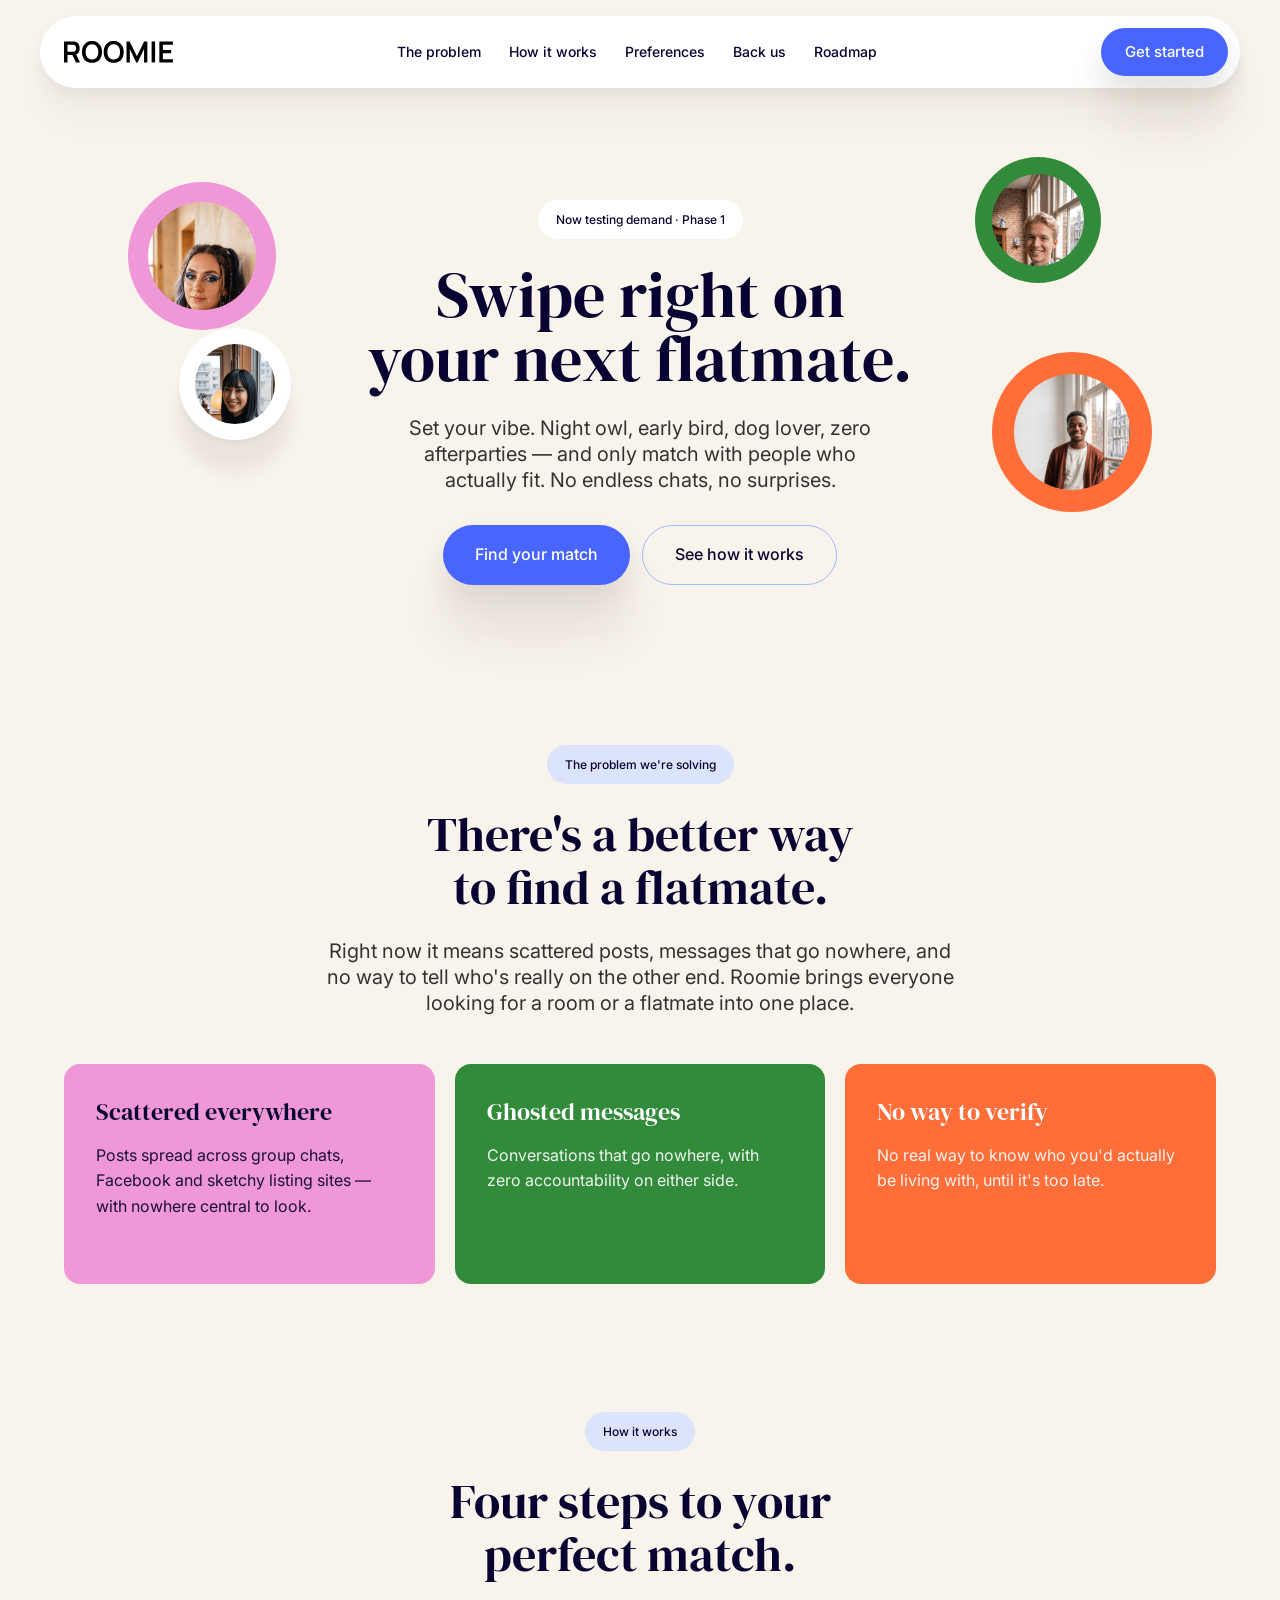
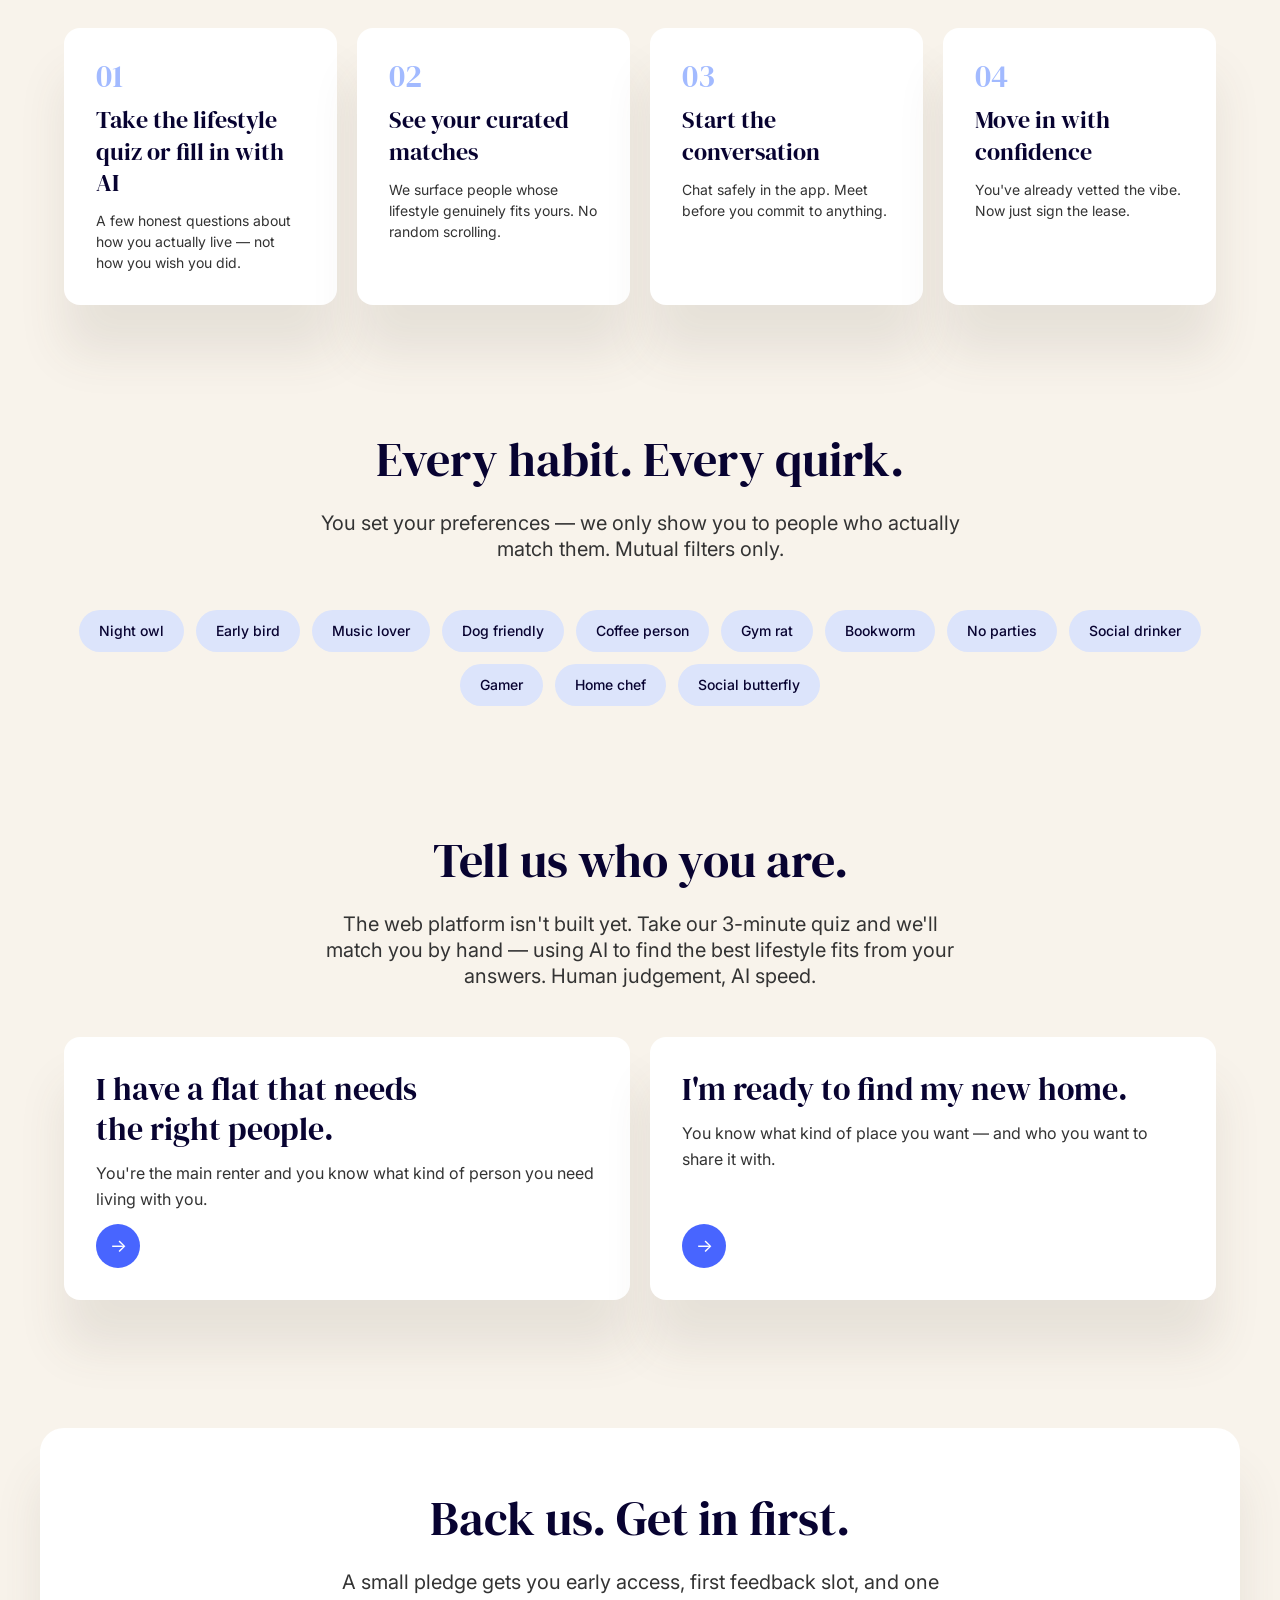
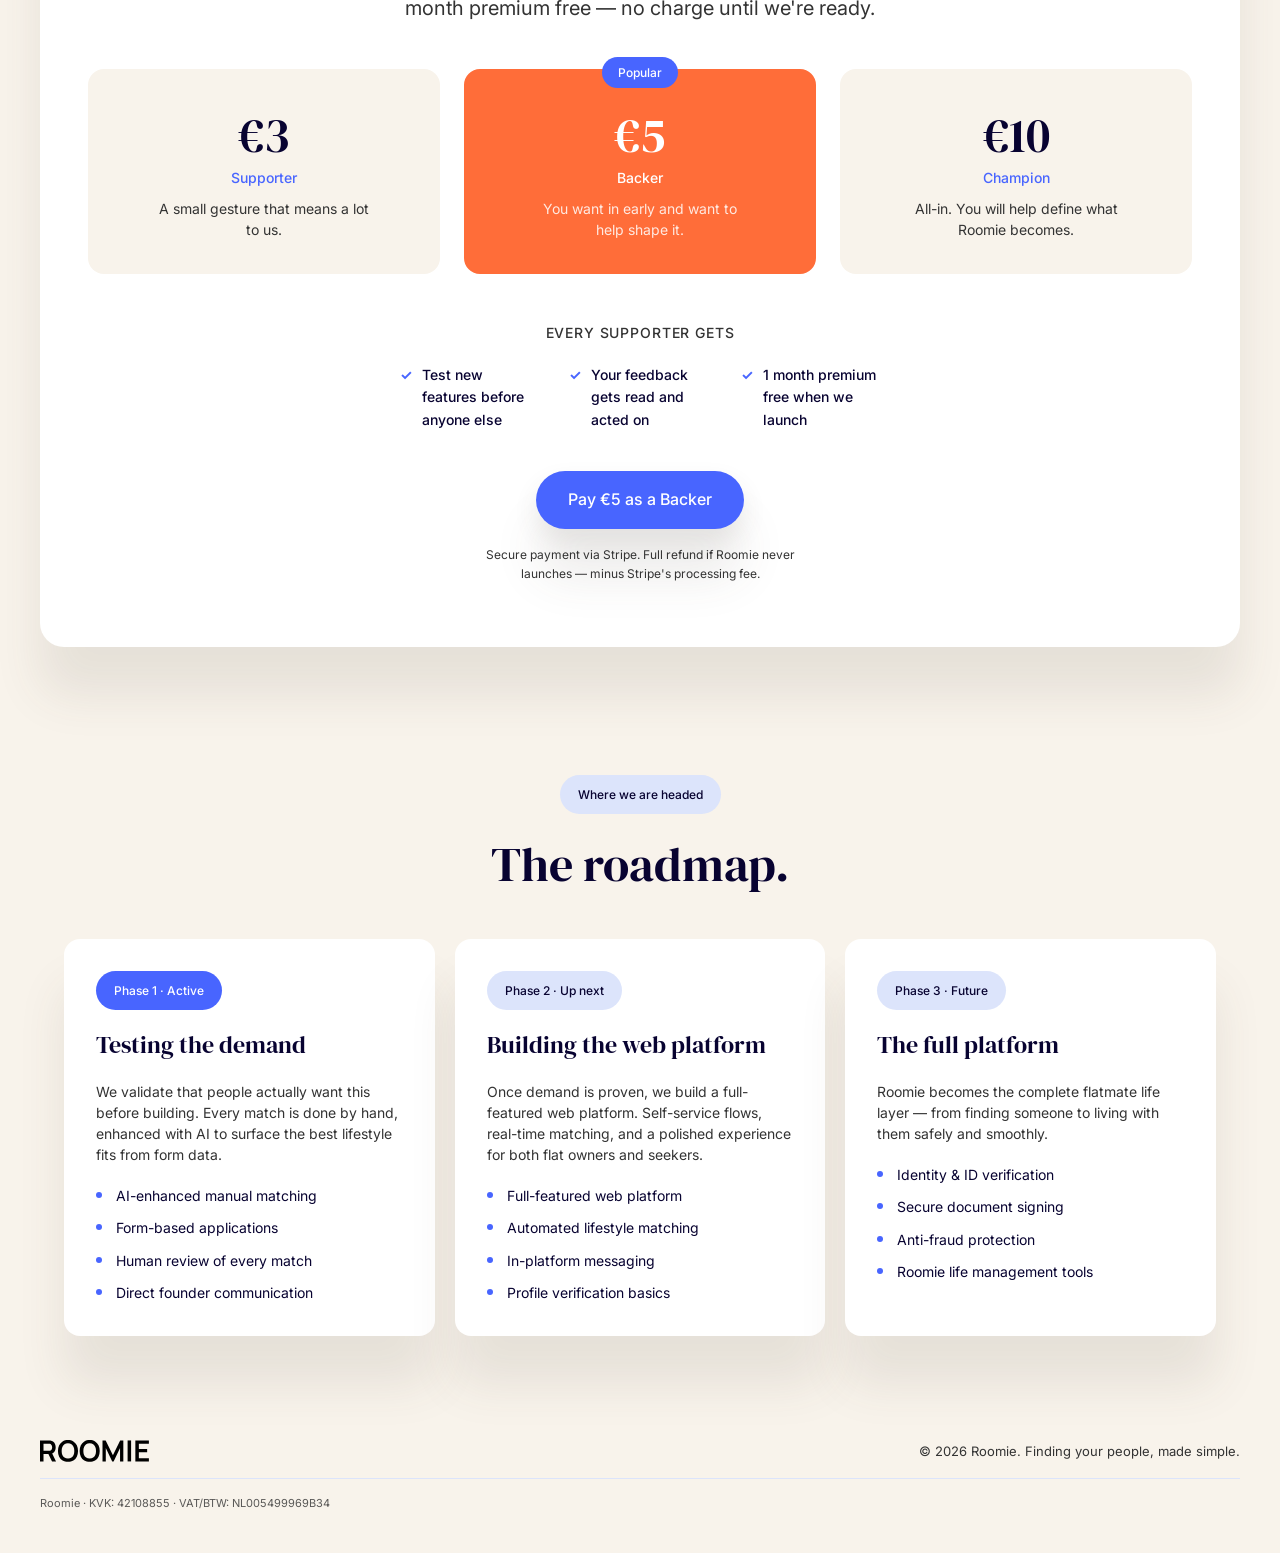
==== commit 46b1cb4d: "Replace Typeform CTAs with an in-site flatmate quiz Build a mobile-first, multi-step quiz (quiz.html" ====
--- a/index.html
+++ b/index.html
@@ -161,16 +161,16 @@
     <div class="container">
       <div class="section-header">
         <h2 class="section-heading">Tell us who you are.</h2>
-        <p class="section-sub">The web platform isn't built yet. Fill in a short form and we'll match you by hand — using AI to find the best lifestyle fits from your answers. Human judgement, AI speed.</p>
+        <p class="section-sub">The web platform isn't built yet. Take our 3-minute quiz and we'll match you by hand — using AI to find the best lifestyle fits from your answers. Human judgement, AI speed.</p>
       </div>
 
       <div class="cta-grid">
-        <a href="https://c15iv32y3tm.typeform.com/to/zjX7zwV7" class="cta-card" data-typeform="landlord" target="_blank" rel="noopener">
+        <a href="quiz.html?role=landlord" class="cta-card">
           <h3 class="cta-card-title">I have a flat that needs the right people.</h3>
           <p class="cta-card-desc">You're the main renter and you know what kind of person you need living with you.</p>
           <span class="cta-card-arrow" aria-hidden="true">→</span>
         </a>
-        <a href="https://c15iv32y3tm.typeform.com/to/rOkKucdL" class="cta-card" data-typeform="seeker" target="_blank" rel="noopener">
+        <a href="quiz.html?role=seeker" class="cta-card">
           <h3 class="cta-card-title">I'm ready to find my new home.</h3>
           <p class="cta-card-desc">You know what kind of place you want — and who you want to share it with.</p>
           <span class="cta-card-arrow" aria-hidden="true">→</span>
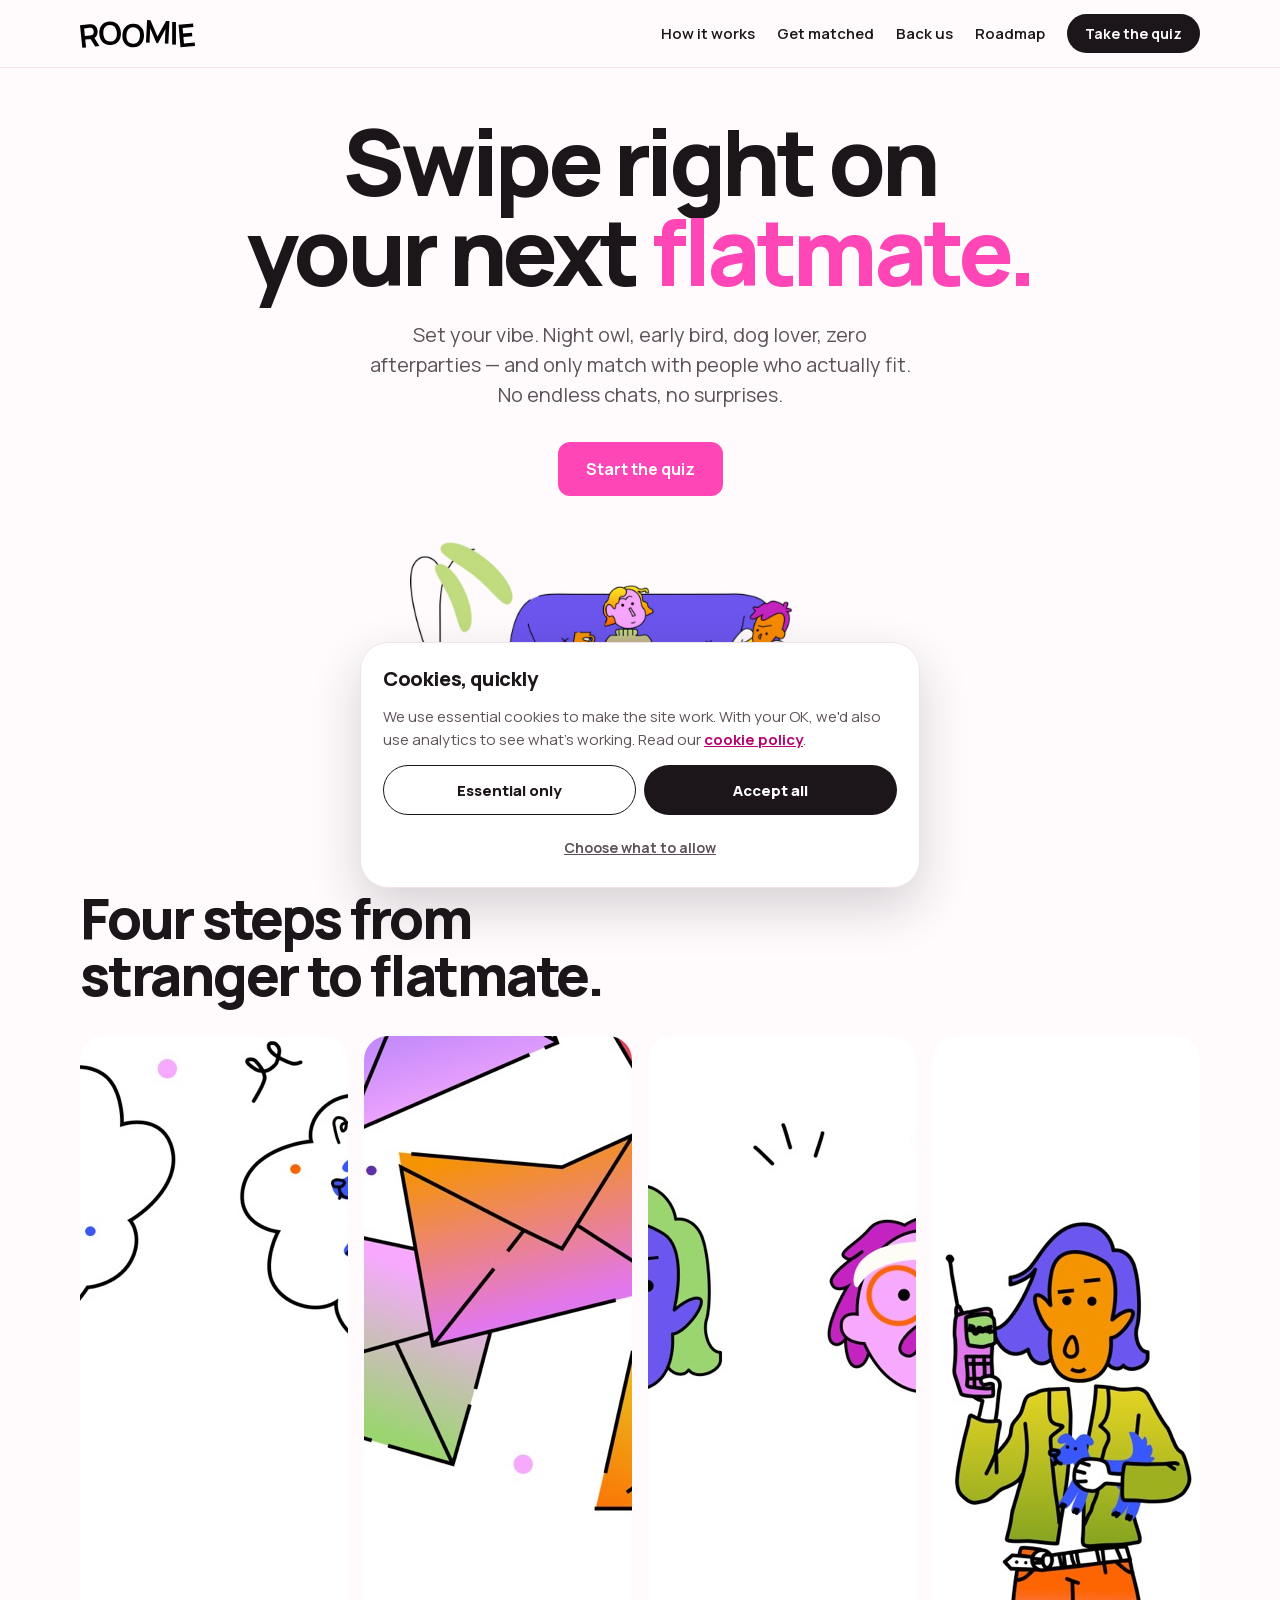
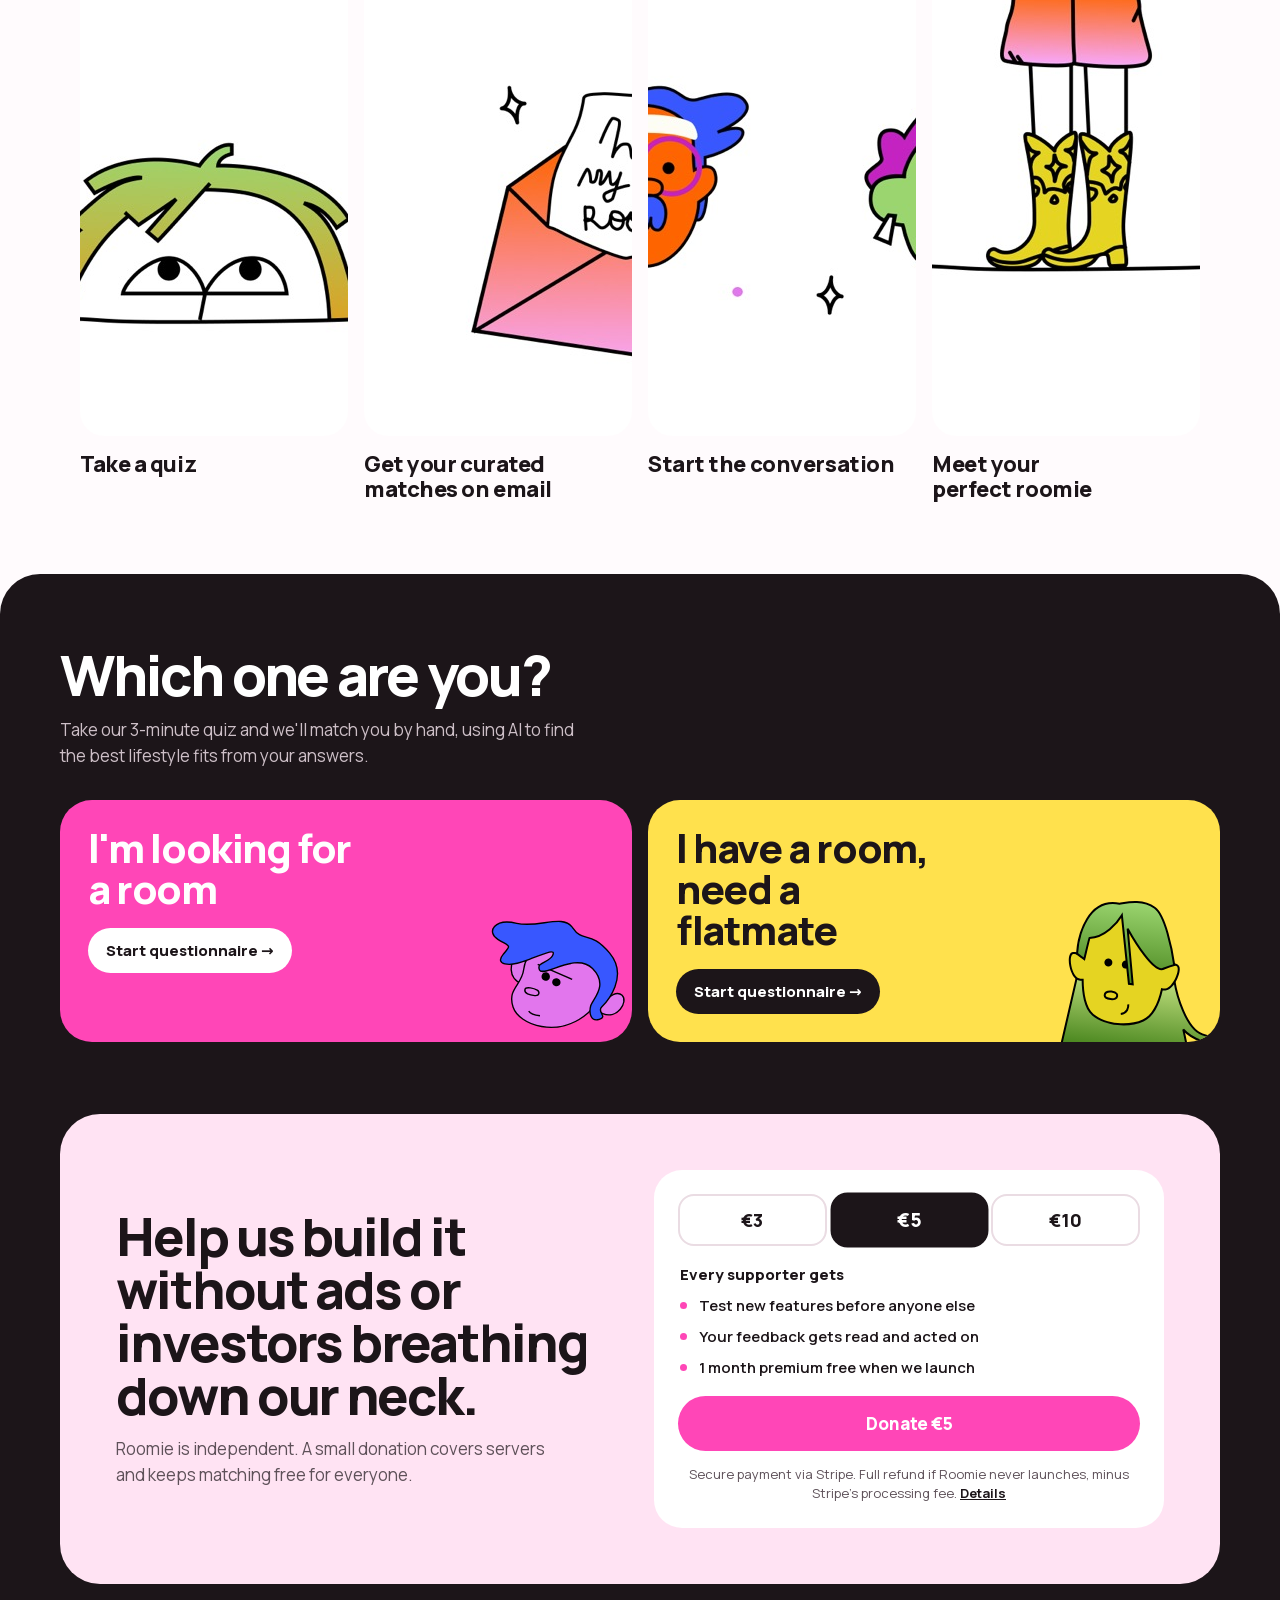
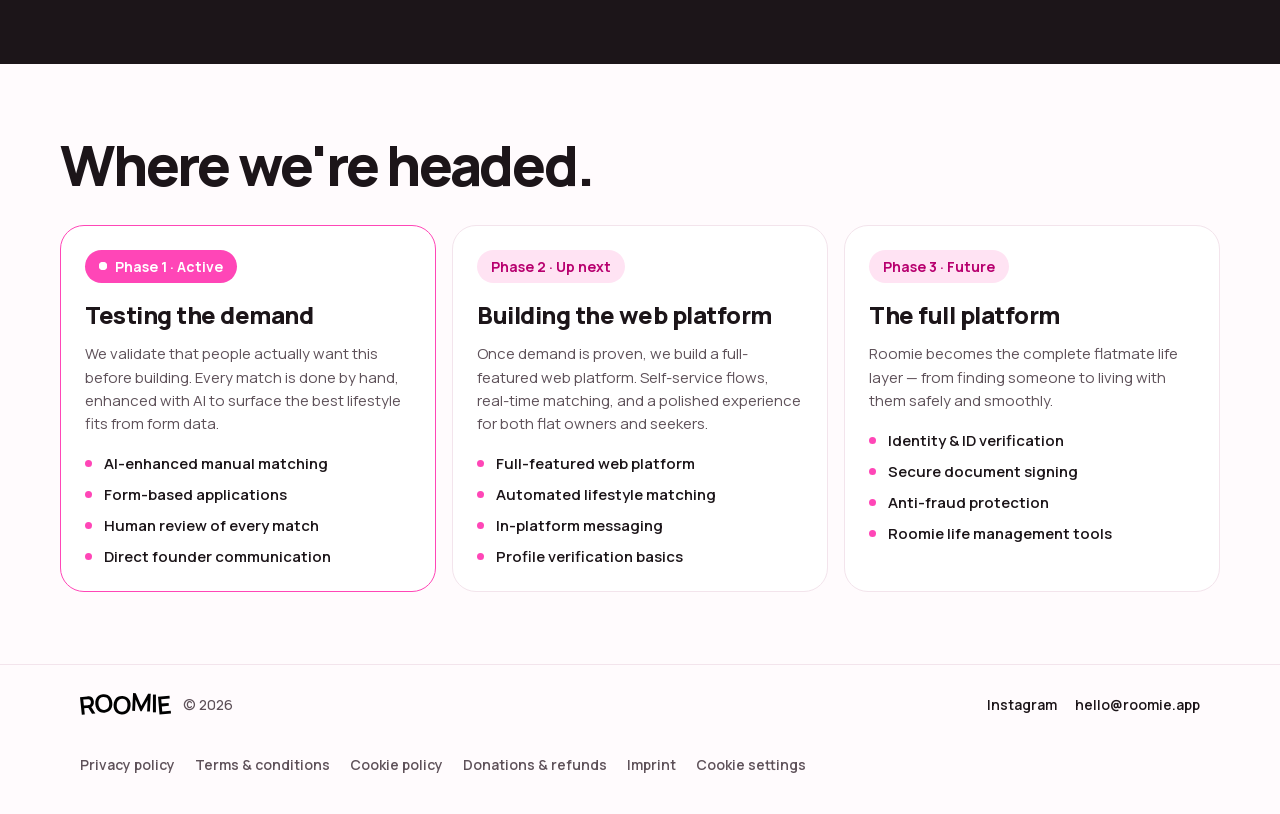
==== commit ce013597: "Rebuild the site from the new Roomie design handoff Replaces the old landing page and quizzes with t" ====
--- a/index.html
+++ b/index.html
@@ -1,297 +1,188 @@
 <!doctype html>
 <html lang="en">
 <head>
-<meta charset="UTF-8" />
-<meta name="viewport" content="width=device-width, initial-scale=1.0" />
-<title>Roomie — Swipe right on your next flatmate</title>
-<meta name="description" content="Set your vibe and only match with flatmates who actually fit. Verified profiles, no ghosting, no guessing." />
-
-<link rel="icon" href="data:image/svg+xml,%3Csvg xmlns='http://www.w3.org/2000/svg' viewBox='0 0 100 100'%3E%3Ccircle cx='50' cy='50' r='50' fill='%234865ff'/%3E%3C/svg%3E">
-
-<!-- NOTE: og:image/twitter:image need an absolute URL once the domain is live
-     (e.g. https://roomie.com/assets/og-image.jpg) — social crawlers won't
-     reliably resolve the relative path below. Update after launch. -->
-<meta property="og:type" content="website" />
-<meta property="og:title" content="Roomie — Swipe right on your next flatmate" />
-<meta property="og:description" content="Set your vibe and only match with flatmates who actually fit. Verified profiles, no ghosting, no guessing." />
-<meta property="og:image" content="assets/og-image.jpg" />
-<meta name="twitter:card" content="summary_large_image" />
-<meta name="twitter:title" content="Roomie — Swipe right on your next flatmate" />
-<meta name="twitter:description" content="Set your vibe and only match with flatmates who actually fit. Verified profiles, no ghosting, no guessing." />
-<meta name="twitter:image" content="assets/og-image.jpg" />
-
-<link rel="preconnect" href="https://fonts.googleapis.com">
-<link rel="preconnect" href="https://fonts.gstatic.com" crossorigin>
-<link href="https://fonts.googleapis.com/css2?family=DM+Serif+Display&family=Inter:wght@400;500&display=swap" rel="stylesheet">
-<link rel="stylesheet" href="css/styles.css">
+<meta charset="utf-8">
+<meta name="viewport" content="width=device-width, initial-scale=1">
+<title>Roomie · Swipe right on your next flatmate</title>
+<meta name="description" content="Take a 3-minute quiz and get matched by hand with flatmates who actually fit how you live. Launching in the Netherlands.">
+<meta name="theme-color" content="#FFFBFD">
+<meta property="og:type" content="website">
+<meta property="og:title" content="Roomie · Swipe right on your next flatmate">
+<meta property="og:description" content="Set your vibe and only match with people who actually fit. No endless chats, no surprises.">
+<meta property="og:image" content="/assets/hero.jpg">
+<meta name="twitter:card" content="summary_large_image">
+<link rel="icon" href="/assets/c191.svg" type="image/svg+xml">
+<link rel="preload" href="/assets/fonts/manrope-latin.woff2" as="font" type="font/woff2" crossorigin>
+<link rel="stylesheet" href="/css/base.css">
+<link rel="stylesheet" href="/css/landing.css">
 </head>
 <body>
+<div class="page">
 
-<header class="site-header" id="top">
-  <div class="header-inner">
-    <a href="#top" class="logo">
-      <img src="assets/Roomie.svg" alt="Roomie" class="logo-img">
-    </a>
-
-    <nav class="nav-links" id="nav-links">
-      <a href="#problem">The problem</a>
-      <a href="#how-it-works">How it works</a>
-      <a href="#quirks">Preferences</a>
-      <a href="#support">Back us</a>
-      <a href="#roadmap">Roadmap</a>
-    </nav>
-
-    <div class="header-actions">
-      <a href="#get-started" class="btn btn-primary">Get started</a>
-      <button class="nav-toggle" id="nav-toggle" aria-label="Toggle menu" aria-expanded="false">
-        <span></span><span></span><span></span>
-      </button>
+<nav class="nav" aria-label="Main">
+  <div class="nav-in">
+    <a href="#top" class="nav-logo" aria-label="Roomie home"><img src="/assets/logo.svg" alt="Roomie" width="116" height="28"></a>
+    <div class="nav-right">
+      <div class="nav-links">
+        <a href="#how">How it works</a><a href="#match">Get matched</a><a href="#back">Back us</a><a href="#roadmap">Roadmap</a>
+      </div>
+      <a href="#match" class="nav-cta">Take the quiz</a>
     </div>
   </div>
+</nav>
+
+<header id="top" class="hero">
+  <h1>Swipe right on your next <span class="hero-word" id="hero-word" aria-live="off"><span>flatmate.</span></span></h1>
+  <p>Set your vibe. Night owl, early bird, dog lover, zero afterparties — and only match with people who actually fit. No endless chats, no surprises.</p>
+  <a href="#match" class="hero-cta">Start the quiz</a>
+  <img src="/assets/hero.jpg" alt="Three flatmates relaxing on a sofa with a cat" class="hero-img" width="1200" height="682" fetchpriority="high">
 </header>
 
-<main>
+<section id="how" class="how">
+  <h2 class="h2" data-reveal="0">Four steps from stranger to flatmate.</h2>
+  <div class="steps">
+    <div class="step" data-reveal="1"><div class="step-img"><img src="/assets/step1.jpg" alt="" width="800" height="1000" loading="lazy"></div><h3>Take a quiz</h3></div>
+    <div class="step" data-reveal="2"><div class="step-img"><img src="/assets/step2.jpg" alt="" width="800" height="1000" loading="lazy"></div><h3>Get your curated matches on email</h3></div>
+    <div class="step" data-reveal="3"><div class="step-img"><img src="/assets/step3.jpg" alt="" width="800" height="1000" loading="lazy"></div><h3>Start the conversation</h3></div>
+    <div class="step" data-reveal="4"><div class="step-img"><img src="/assets/step4.jpg" alt="" width="800" height="1000" loading="lazy"></div><h3>Meet your perfect roomie</h3></div>
+  </div>
+</section>
 
-  <!-- HERO -->
-  <section class="hero">
-    <div class="hero-portraits" aria-hidden="true">
-      <div class="portrait-frame portrait-1" data-depth="18"><span class="portrait-inner"><img src="assets/portrait-1.jpg" alt="" loading="lazy"></span></div>
-      <div class="portrait-frame portrait-2" data-depth="26"><span class="portrait-inner"><img src="assets/portrait-2.jpg" alt="" loading="lazy"></span></div>
-      <div class="portrait-frame portrait-3" data-depth="14"><span class="portrait-inner"><img src="assets/portrait-3.jpg" alt="" loading="lazy"></span></div>
-      <div class="portrait-frame portrait-4" data-depth="20"><span class="portrait-inner"><img src="assets/portrait-4.jpg" alt="" loading="lazy"></span></div>
+<section id="match" class="match">
+  <div class="wrap">
+    <h2 class="h2">Which one are you?</h2>
+    <p class="match-sub">Take our 3-minute quiz and we'll match you by hand, using AI to find the best lifestyle fits from your answers.</p>
+    <div class="paths">
+      <a href="/quiz" class="path path-room" data-path="seeker">
+        <span class="path-title">I'm looking for a room</span>
+        <span class="path-pill">Start questionnaire →</span>
+        <img src="/assets/c176.svg" alt="">
+      </a>
+      <a href="/quiz-provider" class="path path-mate" data-path="provider">
+        <span class="path-title">I have a room, need a flatmate</span>
+        <span class="path-pill">Start questionnaire →</span>
+        <img src="/assets/c188.svg" alt="">
+      </a>
     </div>
+  </div>
+</section>
 
-    <div class="container hero-inner">
-      <span class="badge">Now testing demand · Phase 1</span>
-      <h1 class="hero-heading">Swipe right on your next flatmate.</h1>
-      <p class="hero-sub">Set your vibe. Night owl, early bird, dog lover, zero afterparties — and only match with people who actually fit. No endless chats, no surprises.</p>
-      <div class="hero-actions">
-        <a href="#get-started" class="btn btn-primary btn-lg">Find your match</a>
-        <a href="#how-it-works" class="btn btn-outline btn-lg">See how it works</a>
+<section id="back" class="back">
+  <div class="wrap">
+    <div class="back-panel" data-reveal="0">
+      <div>
+        <h2 class="h2">Help us build it without ads or investors breathing down our neck.</h2>
+        <p class="back-sub">Roomie is independent. A small donation covers servers and keeps matching free for everyone.</p>
+      </div>
+      <div class="donate-card" id="donate-card">
+        <div class="amounts" role="group" aria-label="Donation amount">
+          <button type="button" class="amount" data-amount="3" aria-pressed="false">€3</button>
+          <button type="button" class="amount" data-amount="5" aria-pressed="true">€5</button>
+          <button type="button" class="amount" data-amount="10" aria-pressed="false">€10</button>
+        </div>
+        <div class="perks">
+          <div class="perks-title">Every supporter gets</div>
+          <ul class="dot-list">
+            <li>Test new features before anyone else</li>
+            <li>Your feedback gets read and acted on</li>
+            <li>1 month premium free when we launch</li>
+          </ul>
+        </div>
+        <a href="#" class="btn btn-pink donate-btn" id="donate-btn">Donate €5</a>
+        <p class="donate-note">Secure payment via Stripe. Full refund if Roomie never launches, minus Stripe's processing fee. <a href="/legal#donations">Details</a></p>
       </div>
     </div>
-  </section>
+  </div>
+</section>
 
-  <!-- THE PROBLEM -->
-  <section class="section" id="problem">
-    <div class="container">
-      <div class="section-header">
-        <span class="badge badge-info">The problem we're solving</span>
-        <h2 class="section-heading">There's a better way to find a flatmate.</h2>
-        <p class="section-sub">Right now it means scattered posts, messages that go nowhere, and no way to tell who's really on the other end. Roomie brings everyone looking for a room or a flatmate into one place.</p>
+<section id="roadmap" class="roadmap">
+  <div class="wrap">
+    <h2 class="h2" data-reveal="0">Where we're headed.</h2>
+    <div class="phases">
+      <div class="phase active" data-reveal="1">
+        <span class="phase-tag"><span class="ping"></span>Phase 1 · Active</span>
+        <h3>Testing the demand</h3>
+        <p>We validate that people actually want this before building. Every match is done by hand, enhanced with AI to surface the best lifestyle fits from form data.</p>
+        <ul class="dot-list">
+          <li>AI-enhanced manual matching</li>
+          <li>Form-based applications</li>
+          <li>Human review of every match</li>
+          <li>Direct founder communication</li>
+        </ul>
       </div>
-
-      <div class="tinted-grid">
-        <div class="tinted-card tinted-card--blossom">
-          <h3 class="tinted-card-title">Scattered everywhere</h3>
-          <p class="tinted-card-desc">Posts spread across group chats, Facebook and sketchy listing sites — with nowhere central to look.</p>
-        </div>
-        <div class="tinted-card tinted-card--forest">
-          <h3 class="tinted-card-title">Ghosted messages</h3>
-          <p class="tinted-card-desc">Conversations that go nowhere, with zero accountability on either side.</p>
-        </div>
-        <div class="tinted-card tinted-card--ember">
-          <h3 class="tinted-card-title">No way to verify</h3>
-          <p class="tinted-card-desc">No real way to know who you'd actually be living with, until it's too late.</p>
-        </div>
+      <div class="phase" data-reveal="2">
+        <span class="phase-tag">Phase 2 · Up next</span>
+        <h3>Building the web platform</h3>
+        <p>Once demand is proven, we build a full-featured web platform. Self-service flows, real-time matching, and a polished experience for both flat owners and seekers.</p>
+        <ul class="dot-list">
+          <li>Full-featured web platform</li>
+          <li>Automated lifestyle matching</li>
+          <li>In-platform messaging</li>
+          <li>Profile verification basics</li>
+        </ul>
+      </div>
+      <div class="phase" data-reveal="3">
+        <span class="phase-tag">Phase 3 · Future</span>
+        <h3>The full platform</h3>
+        <p>Roomie becomes the complete flatmate life layer — from finding someone to living with them safely and smoothly.</p>
+        <ul class="dot-list">
+          <li>Identity &amp; ID verification</li>
+          <li>Secure document signing</li>
+          <li>Anti-fraud protection</li>
+          <li>Roomie life management tools</li>
+        </ul>
       </div>
     </div>
-  </section>
+  </div>
+</section>
 
-  <!-- HOW IT WORKS -->
-  <section class="section" id="how-it-works">
-    <div class="container">
-      <div class="section-header">
-        <span class="badge badge-info">How it works</span>
-        <h2 class="section-heading">Four steps to your perfect match.</h2>
-      </div>
-
-      <div class="steps-grid">
-        <div class="step-card">
-          <span class="step-number">01</span>
-          <h3 class="step-title">Take the lifestyle quiz or fill in with AI</h3>
-          <p class="step-desc">A few honest questions about how you actually live — not how you wish you did.</p>
-        </div>
-        <div class="step-card">
-          <span class="step-number">02</span>
-          <h3 class="step-title">See your curated matches</h3>
-          <p class="step-desc">We surface people whose lifestyle genuinely fits yours. No random scrolling.</p>
-        </div>
-        <div class="step-card">
-          <span class="step-number">03</span>
-          <h3 class="step-title">Start the conversation</h3>
-          <p class="step-desc">Chat safely in the app. Meet before you commit to anything.</p>
-        </div>
-        <div class="step-card">
-          <span class="step-number">04</span>
-          <h3 class="step-title">Move in with confidence</h3>
-          <p class="step-desc">You've already vetted the vibe. Now just sign the lease.</p>
-        </div>
-      </div>
+<footer class="footer">
+  <div class="footer-top">
+    <div class="footer-brand"><img src="/assets/logo.svg" alt="Roomie" width="91" height="22"><span>© 2026</span></div>
+    <div class="footer-social">
+      <a href="https://www.instagram.com/roomie.nl/" target="_blank" rel="noopener">Instagram</a>
+      <!-- TODO: add the TikTok profile URL, then uncomment.
+      <a href="https://www.tiktok.com/@..." target="_blank" rel="noopener">TikTok</a> -->
+      <a href="mailto:hello@roomie.app">hello@roomie.app</a>
     </div>
-  </section>
-
-  <!-- QUIRKS -->
-  <section class="section" id="quirks">
-    <div class="container">
-      <div class="section-header">
-        <h2 class="section-heading">Every habit. Every quirk.</h2>
-        <p class="section-sub">You set your preferences — we only show you to people who actually match them. Mutual filters only.</p>
-      </div>
-
-      <ul class="quirk-list">
-        <li class="quirk-pill">Night owl</li>
-        <li class="quirk-pill">Early bird</li>
-        <li class="quirk-pill">Music lover</li>
-        <li class="quirk-pill">Dog friendly</li>
-        <li class="quirk-pill">Coffee person</li>
-        <li class="quirk-pill">Gym rat</li>
-        <li class="quirk-pill">Bookworm</li>
-        <li class="quirk-pill">No parties</li>
-        <li class="quirk-pill">Social drinker</li>
-        <li class="quirk-pill">Gamer</li>
-        <li class="quirk-pill">Home chef</li>
-        <li class="quirk-pill">Social butterfly</li>
-      </ul>
-    </div>
-  </section>
-
-  <!-- GET STARTED -->
-  <section class="section" id="get-started">
-    <div class="container">
-      <div class="section-header">
-        <h2 class="section-heading">Tell us who you are.</h2>
-        <p class="section-sub">The web platform isn't built yet. Take our 3-minute quiz and we'll match you by hand — using AI to find the best lifestyle fits from your answers. Human judgement, AI speed.</p>
-      </div>
-
-      <div class="cta-grid">
-        <a href="quiz.html?role=landlord" class="cta-card">
-          <h3 class="cta-card-title">I have a flat that needs the right people.</h3>
-          <p class="cta-card-desc">You're the main renter and you know what kind of person you need living with you.</p>
-          <span class="cta-card-arrow" aria-hidden="true">→</span>
-        </a>
-        <a href="quiz.html?role=seeker" class="cta-card">
-          <h3 class="cta-card-title">I'm ready to find my new home.</h3>
-          <p class="cta-card-desc">You know what kind of place you want — and who you want to share it with.</p>
-          <span class="cta-card-arrow" aria-hidden="true">→</span>
-        </a>
-      </div>
-
-    </div>
-  </section>
-
-  <!-- BACK US -->
-  <section class="section pledge-section" id="support">
-    <div class="container">
-      <div class="section-header">
-        <h2 class="section-heading">Back us. Get in first.</h2>
-        <p class="section-sub">A small pledge gets you early access, first feedback slot, and one month premium free — no charge until we're ready.</p>
-      </div>
-
-      <fieldset class="pledge-grid">
-        <legend class="sr-only">Choose a pledge amount</legend>
-
-        <label class="pledge-card" for="pledge-3">
-          <input type="radio" class="pledge-radio" name="pledge-tier" id="pledge-3" value="3" data-tier="Supporter">
-          <span class="pledge-amount">€3</span>
-          <span class="pledge-tier-name">Supporter</span>
-          <span class="pledge-desc">A small gesture that means a lot to us.</span>
-        </label>
-
-        <label class="pledge-card pledge-card--popular" for="pledge-5">
-          <span class="badge badge-primary pledge-popular-badge">Popular</span>
-          <input type="radio" class="pledge-radio" name="pledge-tier" id="pledge-5" value="5" data-tier="Backer" checked>
-          <span class="pledge-amount">€5</span>
-          <span class="pledge-tier-name">Backer</span>
-          <span class="pledge-desc">You want in early and want to help shape it.</span>
-        </label>
-
-        <label class="pledge-card" for="pledge-10">
-          <input type="radio" class="pledge-radio" name="pledge-tier" id="pledge-10" value="10" data-tier="Champion">
-          <span class="pledge-amount">€10</span>
-          <span class="pledge-tier-name">Champion</span>
-          <span class="pledge-desc">All-in. You will help define what Roomie becomes.</span>
-        </label>
-      </fieldset>
-
-      <div class="pledge-benefits">
-        <p class="pledge-benefits-title">Every supporter gets</p>
-        <ul class="pledge-benefits-list">
-          <li>Test new features before anyone else</li>
-          <li>Your feedback gets read and acted on</li>
-          <li>1 month premium free when we launch</li>
-        </ul>
-      </div>
-
-      <div class="pledge-cta">
-        <a href="https://buy.stripe.com/cNi6oGfp74Xxg495t2gQE01" id="pledge-submit" class="btn btn-primary btn-lg" data-stripe="5" target="_blank" rel="noopener">Pay €5 as a Backer</a>
-        <p class="pledge-fineprint">Secure payment via Stripe. Full refund if Roomie never launches — minus Stripe's processing fee.</p>
-      </div>
-    </div>
-  </section>
-
-  <!-- ROADMAP -->
-  <section class="section" id="roadmap">
-    <div class="container">
-      <div class="section-header">
-        <span class="badge badge-info">Where we are headed</span>
-        <h2 class="section-heading">The roadmap.</h2>
-      </div>
-
-      <div class="roadmap-grid">
-        <div class="roadmap-card">
-          <span class="badge badge-primary">Phase 1 · Active</span>
-          <h3 class="roadmap-title">Testing the demand</h3>
-          <p class="roadmap-desc">We validate that people actually want this before building. Every match is done by hand, enhanced with AI to surface the best lifestyle fits from form data.</p>
-          <ul class="check-list">
-            <li>AI-enhanced manual matching</li>
-            <li>Form-based applications</li>
-            <li>Human review of every match</li>
-            <li>Direct founder communication</li>
-          </ul>
-        </div>
-
-        <div class="roadmap-card">
-          <span class="badge badge-info">Phase 2 · Up next</span>
-          <h3 class="roadmap-title">Building the web platform</h3>
-          <p class="roadmap-desc">Once demand is proven, we build a full-featured web platform. Self-service flows, real-time matching, and a polished experience for both flat owners and seekers.</p>
-          <ul class="check-list">
-            <li>Full-featured web platform</li>
-            <li>Automated lifestyle matching</li>
-            <li>In-platform messaging</li>
-            <li>Profile verification basics</li>
-          </ul>
-        </div>
-
-        <div class="roadmap-card">
-          <span class="badge badge-info">Phase 3 · Future</span>
-          <h3 class="roadmap-title">The full platform</h3>
-          <p class="roadmap-desc">Roomie becomes the complete flatmate life layer — from finding someone to living with them safely and smoothly.</p>
-          <ul class="check-list">
-            <li>Identity &amp; ID verification</li>
-            <li>Secure document signing</li>
-            <li>Anti-fraud protection</li>
-            <li>Roomie life management tools</li>
-          </ul>
-        </div>
-      </div>
-    </div>
-  </section>
-
-</main>
-
-<footer class="site-footer">
-  <div class="footer-inner">
-    <a href="#top" class="logo">
-      <img src="assets/Roomie.svg" alt="Roomie" class="logo-img">
-    </a>
-    <p class="footer-copy">© 2026 Roomie. Finding your people, made simple.</p>
   </div>
-  <div class="footer-legal-row">
-    <p class="footer-legal">Roomie · KVK: 42108855 · VAT/BTW: NL005499969B34</p>
+  <div class="footer-legal">
+    <a href="/legal#privacy">Privacy policy</a>
+    <a href="/legal#terms">Terms &amp; conditions</a>
+    <a href="/legal#cookies">Cookie policy</a>
+    <a href="/legal#donations">Donations &amp; refunds</a>
+    <a href="/legal#imprint">Imprint</a>
+    <button type="button" id="cookie-settings">Cookie settings</button>
   </div>
 </footer>
 
-<script src="js/script.js"></script>
+<div class="cookie" id="cookie" role="dialog" aria-label="Cookie preferences" hidden>
+  <div class="cookie-card">
+    <h3>Cookies, quickly</h3>
+    <p>We use essential cookies to make the site work. With your OK, we'd also use analytics to see what's working. Read our <a href="/legal#cookies">cookie policy</a>.</p>
+    <div class="cookie-cats" id="cookie-cats" hidden>
+      <button type="button" class="cookie-cat is-on" disabled aria-pressed="true">
+        <span class="cookie-cat-text"><b>Essential</b><small>Needed for the site and quiz to work. Always on.</small></span>
+        <span class="switch"></span>
+      </button>
+      <button type="button" class="cookie-cat" data-cat="analytics" aria-pressed="false">
+        <span class="cookie-cat-text"><b>Analytics</b><small>Anonymous stats on how people use Roomie.</small></span>
+        <span class="switch"></span>
+      </button>
+      <button type="button" class="cookie-cat" data-cat="marketing" aria-pressed="false">
+        <span class="cookie-cat-text"><b>Marketing</b><small>Helps us measure our ads and campaigns.</small></span>
+        <span class="switch"></span>
+      </button>
+    </div>
+    <div class="cookie-btns">
+      <button type="button" class="cookie-btn outline" id="cookie-reject">Essential only</button>
+      <button type="button" class="cookie-btn solid" id="cookie-accept">Accept all</button>
+    </div>
+    <button type="button" class="cookie-link" id="cookie-secondary">Choose what to allow</button>
+  </div>
+</div>
+
+</div>
+<script type="module" src="/js/landing.js"></script>
 </body>
 </html>
--- a/css/base.css
+++ b/css/base.css
@@ -0,0 +1,52 @@
+/* Shared foundation for every Roomie page: font, tokens, keyframes and the
+   few components (buttons, toggles, option rows) used on more than one page. */
+
+@font-face{font-family:'Manrope';font-style:normal;font-weight:400 800;font-display:swap;src:url(../assets/fonts/manrope-latin.woff2) format('woff2');unicode-range:U+0000-00FF,U+0131,U+0152-0153,U+02BB-02BC,U+02C6,U+02DA,U+02DC,U+0304,U+0308,U+0329,U+2000-206F,U+20AC,U+2122,U+2191,U+2193,U+2212,U+2215,U+FEFF,U+FFFD}
+@font-face{font-family:'Manrope';font-style:normal;font-weight:400 800;font-display:swap;src:url(../assets/fonts/manrope-latin-ext.woff2) format('woff2');unicode-range:U+0100-02BA,U+02BD-02C5,U+02C7-02CC,U+02CE-02D7,U+02DD-02FF,U+0304,U+0308,U+0329,U+1D00-1DBF,U+1E00-1E9F,U+1EF2-1EFF,U+2020,U+20A0-20AB,U+20AD-20C0,U+2113,U+2C60-2C7F,U+A720-A7FF}
+
+:root{
+  --pink:#FF46B7; --pink-hover:#F02AA3; --pink-tint:#FFE3F3; --pink-ink:#B8006F;
+  --ink:#1C1519; --muted:#5E5159; --bg:#FFFBFD; --white:#fff;
+  --line:#F3E4EC; --line-2:#EADCE3; --line-3:#F0E2EA;
+  --track-off:#DCCBD4; --box-off:#CDBFC7; --error:#C4005F;
+  --yellow:#FFE14D; --yellow-hover:#FFD81F;
+  --bouncy:cubic-bezier(.3,1.6,.5,1);
+  /* Section colour; quiz pages override these per section. */
+  --c:var(--pink); --tint:var(--pink-tint); --sink:var(--pink-ink);
+}
+
+*{box-sizing:border-box}
+html,body{margin:0;background:var(--bg);font-family:Manrope,system-ui,sans-serif;color:var(--ink);-webkit-font-smoothing:antialiased}
+img{max-width:100%}
+input,textarea,button{font-family:inherit}
+input::-webkit-outer-spin-button,input::-webkit-inner-spin-button{-webkit-appearance:none;margin:0}
+input[type=number]{-moz-appearance:textfield}
+:focus-visible{outline:3px solid var(--pink);outline-offset:3px}
+.sr-only{position:absolute;width:1px;height:1px;padding:0;margin:-1px;overflow:hidden;clip:rect(0,0,0,0);white-space:nowrap;border:0}
+
+@keyframes bob{0%,100%{transform:translateY(0) rotate(var(--r,0deg))}50%{transform:translateY(-10px) rotate(var(--r,0deg))}}
+@keyframes rise{from{opacity:0;transform:translateY(.4em)}to{opacity:1;transform:none}}
+@keyframes cardIn{from{opacity:0;transform:translateY(16px) scale(.98)}to{opacity:1;transform:none}}
+@keyframes fly{0%{opacity:0;transform:translate(-50%,-50%) scale(.2)}15%{opacity:1}70%{opacity:1}100%{opacity:0;transform:translate(calc(-50% + var(--dx)),calc(-50% + var(--dy))) rotate(var(--rot)) scale(1)}}
+@keyframes ping{0%{transform:scale(1);opacity:.7}100%{transform:scale(2.6);opacity:0}}
+
+.bob{animation:bob 4s ease-in-out infinite}
+
+/* Buttons ---------------------------------------------------------------- */
+.btn{all:unset;box-sizing:border-box;cursor:pointer;text-align:center;font-weight:800;border-radius:999px;transition:transform .15s,background .2s,opacity .2s}
+.btn:focus-visible{outline:3px solid var(--pink);outline-offset:3px}
+.btn-pink{background:var(--pink);color:#fff;font-size:17px;padding:17px 26px}
+.btn-pink:hover{background:var(--pink-hover);color:#fff;transform:translateY(-2px)}
+.btn-pink:active{transform:scale(.97)}
+.btn-pink[disabled]{opacity:.6;cursor:progress;transform:none}
+.btn-dark{background:var(--ink);color:#fff;font-size:17px;padding:17px 26px;text-decoration:none;display:block}
+.btn-dark:hover{color:#fff;transform:translateY(-2px)}
+.btn-dark:active{transform:scale(.97)}
+
+/* Yes/no switch ---------------------------------------------------------- */
+.switch{width:52px;height:30px;border-radius:99px;background:var(--track-off);position:relative;transition:background .2s;flex-shrink:0}
+.switch::after{content:'';position:absolute;top:3px;left:3px;width:24px;height:24px;border-radius:50%;background:#fff;box-shadow:0 1px 3px rgba(0,0,0,.2);transition:transform .25s var(--bouncy)}
+.is-on .switch{background:var(--c)}
+.is-on .switch::after{transform:translateX(22px)}
+
+@media (prefers-reduced-motion:reduce){*,*::before,*::after{animation:none!important;transition:none!important}html{scroll-behavior:auto!important}}
--- a/css/landing.css
+++ b/css/landing.css
@@ -0,0 +1,147 @@
+html{scroll-behavior:smooth}
+a{color:var(--ink);text-decoration:none}
+a:hover{color:var(--pink)}
+.page{min-height:100vh;overflow-x:hidden}
+.wrap{max-width:1160px;margin:0 auto}
+
+/* Nav -------------------------------------------------------------------- */
+.nav{position:sticky;top:0;z-index:20;background:rgba(255,251,253,.88);backdrop-filter:blur(12px);-webkit-backdrop-filter:blur(12px);border-bottom:1px solid var(--line)}
+.nav-in{max-width:1160px;margin:0 auto;padding:14px 20px;display:flex;align-items:center;justify-content:space-between;gap:16px}
+.nav-logo{display:flex;align-items:center}
+.nav-logo img{height:28px;width:auto;display:block}
+.nav-right{display:flex;align-items:center;gap:22px;font-weight:600;font-size:15px}
+.nav-links{display:none;gap:22px}
+@media (min-width:860px){.nav-links{display:flex}}
+.nav-cta{background:var(--ink);color:#fff;padding:10px 18px;border-radius:999px;font-weight:700;font-size:14px;transition:background .2s}
+.nav-cta:hover{background:var(--pink);color:#fff}
+
+/* Hero ------------------------------------------------------------------- */
+.hero{max-width:1160px;margin:0 auto;padding:48px 20px 32px;display:flex;flex-direction:column;align-items:center;text-align:center}
+.hero h1{font-size:clamp(42px,11vw,92px);line-height:.98;letter-spacing:-.045em;font-weight:800;margin:0;max-width:900px;text-wrap:balance}
+.hero-word{display:inline-block;color:var(--pink)}
+.hero-word span{display:inline-block;animation:rise .45s cubic-bezier(.2,1.2,.4,1) both}
+.hero p{font-size:clamp(17px,4.4vw,20px);line-height:1.5;color:var(--muted);max-width:560px;margin:24px 0 0;text-wrap:pretty}
+.hero-cta{display:inline-block;margin-top:32px;background:var(--pink);color:#fff;font-weight:700;font-size:16px;padding:16px 28px;border-radius:12px;transition:transform .2s,background .2s}
+.hero-cta:hover{color:#fff;background:var(--pink-hover);transform:translateY(-2px)}
+.hero-cta:active{transform:scale(.97)}
+.hero-img{display:block;width:80%;max-width:460px;height:auto;margin-top:36px;mix-blend-mode:multiply;animation:bob 6s ease-in-out infinite}
+
+/* Section headings ------------------------------------------------------- */
+.h2{font-size:clamp(32px,8vw,56px);line-height:1.02;letter-spacing:-.04em;font-weight:800;margin:0;max-width:640px;text-wrap:balance}
+
+/* How it works ----------------------------------------------------------- */
+.how{max-width:1160px;margin:0 auto;padding:64px 20px;scroll-margin-top:64px}
+.steps{display:grid;grid-auto-flow:column;grid-auto-columns:minmax(220px,1fr);gap:16px;margin:32px -20px 0;padding:0 20px 8px;overflow-x:auto;scroll-snap-type:x mandatory;scrollbar-width:none}
+.steps::-webkit-scrollbar{display:none}
+.step{display:flex;flex-direction:column;gap:16px;scroll-snap-align:start}
+.step-img{border-radius:24px;overflow:hidden;transition:transform .35s var(--bouncy)}
+.step-img img{width:100%;aspect-ratio:4/5;object-fit:cover;display:block;transition:transform .5s}
+.step:nth-child(odd):hover .step-img{transform:translateY(-8px) rotate(-1.5deg)}
+.step:nth-child(even):hover .step-img{transform:translateY(-8px) rotate(1.5deg)}
+.step:hover .step-img img{transform:scale(1.06)}
+.step h3{margin:0;font-size:22px;letter-spacing:-.02em;font-weight:800;line-height:1.15;text-wrap:balance}
+
+/* Get matched ------------------------------------------------------------ */
+.match{scroll-margin-top:64px;background:var(--ink);color:#fff;padding:72px 20px;border-radius:40px 40px 0 0}
+.match .h2{max-width:700px}
+.match-sub{color:var(--box-off);font-size:17px;line-height:1.5;max-width:520px;margin:14px 0 0}
+.paths{display:grid;grid-template-columns:repeat(auto-fit,minmax(min(100%,280px),1fr));gap:16px;margin-top:32px}
+.path{border-radius:32px;padding:28px;display:flex;flex-direction:column;gap:12px;min-height:200px;position:relative;overflow:hidden;transition:transform .3s var(--bouncy),background .2s}
+.path:active{transform:scale(.98)}
+.path-title{font-size:clamp(28px,7vw,40px);font-weight:800;letter-spacing:-.035em;line-height:1.02;max-width:280px;position:relative;z-index:1}
+.path-pill{font-weight:800;font-size:15px;padding:12px 18px;border-radius:999px;align-self:flex-start;margin-top:6px;position:relative;z-index:1}
+.path img{position:absolute;animation:bob 4s ease-in-out infinite}
+.path-room{background:var(--pink)}
+.path-room:hover{background:var(--pink-hover);transform:translateY(-4px) rotate(-.6deg)}
+.path-room .path-title{color:#fff}
+.path-room .path-pill{background:#fff;color:var(--ink)}
+.path-room img{right:-4%;bottom:-10%;width:34%;--r:-6deg}
+.path-mate{background:var(--yellow)}
+.path-mate:hover{background:var(--yellow-hover);transform:translateY(-4px) rotate(.6deg)}
+.path-mate .path-title{color:var(--ink)}
+.path-mate .path-pill{background:var(--ink);color:#fff}
+.path-mate img{right:-2%;bottom:-8%;width:30%;--r:6deg;animation-duration:4.6s;animation-delay:.4s}
+
+/* Back us ---------------------------------------------------------------- */
+.back{background:var(--ink);padding:0 20px 80px;scroll-margin-top:64px}
+.back-panel{background:var(--pink-tint);border-radius:40px;padding:clamp(24px,6vw,56px);display:grid;grid-template-columns:repeat(auto-fit,minmax(min(100%,280px),1fr));gap:28px;align-items:center;position:relative;overflow:hidden}
+.back-panel .h2{font-size:clamp(32px,8vw,52px);max-width:none}
+.back-sub{color:var(--muted);font-size:17px;line-height:1.5;margin:14px 0 0;max-width:460px}
+.donate-card{background:#fff;border-radius:28px;padding:24px;display:flex;flex-direction:column;gap:14px;position:relative;z-index:1}
+.amounts{display:grid;grid-template-columns:repeat(3,1fr);gap:8px}
+.amount{all:unset;box-sizing:border-box;cursor:pointer;text-align:center;min-height:52px;border-radius:16px;font-weight:800;font-size:18px;border:2px solid var(--line-2);background:#fff;color:var(--ink);display:flex;align-items:center;justify-content:center;transition:transform .2s cubic-bezier(.3,1.8,.5,1),background .2s,color .2s}
+.amount:active{transform:scale(.92)}
+.amount[aria-pressed=true]{background:var(--ink);color:#fff;border-color:var(--ink);transform:scale(1.06)}
+.amount:focus-visible{outline:3px solid var(--pink);outline-offset:3px}
+.perks{display:flex;flex-direction:column;gap:10px;padding:4px 2px;margin:0;list-style:none}
+.perks-title{font-weight:800;font-size:15px}
+.dot-list{display:flex;flex-direction:column;gap:10px;margin:0;padding:0;list-style:none}
+.dot-list li{display:flex;align-items:center;gap:12px;font-weight:600;font-size:15px}
+.dot-list li::before{content:'';width:7px;height:7px;border-radius:50%;background:var(--pink);flex-shrink:0}
+.donate-btn{font-size:17px;padding:16px;text-decoration:none;display:block}
+.donate-note{margin:0;font-size:13px;line-height:1.5;color:var(--muted);text-align:center;text-wrap:pretty}
+.donate-note a{color:var(--ink);font-weight:700;text-decoration:underline}
+.burst{position:absolute;inset:0;pointer-events:none;z-index:5}
+.burst > *{position:absolute;left:50%;top:50%;animation:fly 1s cubic-bezier(.15,.8,.3,1) both}
+.burst img{width:54px}
+.burst span{color:var(--pink);font-size:26px;line-height:1}
+
+/* Roadmap ---------------------------------------------------------------- */
+.roadmap{padding:72px 20px;scroll-margin-top:64px}
+.phases{display:grid;grid-template-columns:repeat(auto-fit,minmax(min(100%,280px),1fr));gap:16px;margin-top:32px}
+.phase{border-radius:24px;padding:24px;background:#fff;transition:transform .3s,box-shadow .3s;border:1.5px solid var(--line);display:flex;flex-direction:column;gap:14px}
+.phase:hover{transform:translateY(-4px);box-shadow:0 14px 30px rgba(28,21,25,.08)}
+.phase.active{border-color:var(--pink)}
+.phase-tag{font-weight:700;font-size:14px;background:var(--pink-tint);color:var(--pink-ink);align-self:flex-start;padding:7px 14px;border-radius:999px;display:flex;align-items:center;gap:8px}
+.phase.active .phase-tag{background:var(--pink);color:#fff}
+.ping{position:relative;width:8px;height:8px}
+.ping::before,.ping::after{content:'';position:absolute;inset:0;border-radius:50%;background:#fff}
+.ping::after{animation:ping 1.6s ease-out infinite}
+.phase h3{margin:4px 0 0;font-size:24px;font-weight:800;letter-spacing:-.02em;line-height:1.15}
+.phase p{margin:0;line-height:1.55;font-size:15px;color:var(--muted);text-wrap:pretty}
+.phase .dot-list{margin-top:4px}
+
+/* Footer ----------------------------------------------------------------- */
+.footer{border-top:1px solid var(--line)}
+.footer-top{max-width:1160px;margin:0 auto;padding:28px 20px 40px;display:flex;flex-wrap:wrap;gap:16px;justify-content:space-between;align-items:center;font-size:14px;color:var(--muted)}
+.footer-brand{display:flex;align-items:center;gap:12px}
+.footer-brand img{height:22px;width:auto;display:block}
+.footer-brand span{font-weight:500;font-size:14px;color:var(--muted)}
+.footer-social{display:flex;flex-wrap:wrap;gap:18px;font-weight:600}
+.footer-legal{max-width:1160px;margin:0 auto;padding:0 20px 40px;display:flex;flex-wrap:wrap;gap:8px 20px;font-size:14px;font-weight:600;color:var(--muted)}
+.footer-legal a,.footer-legal button{color:var(--muted)}
+.footer-legal button{all:unset;cursor:pointer;color:var(--muted)}
+.footer-legal button:hover,.footer-legal a:hover{color:var(--pink)}
+.footer-legal button:focus-visible{outline:3px solid var(--pink);outline-offset:3px}
+
+/* Cookie banner ---------------------------------------------------------- */
+.cookie{position:fixed;left:0;right:0;bottom:0;z-index:90;padding:12px;display:flex;justify-content:center;pointer-events:none}
+.cookie[hidden]{display:none}
+.cookie-card{pointer-events:auto;width:100%;max-width:560px;background:#fff;border:1.5px solid var(--line-3);border-radius:28px;padding:22px;box-shadow:0 20px 50px rgba(28,21,25,.18);display:flex;flex-direction:column;gap:14px;animation:cardIn .4s cubic-bezier(.2,1.2,.4,1) both}
+.cookie h3{margin:0;font-size:20px;font-weight:800;letter-spacing:-.02em}
+.cookie p{margin:0;font-size:15px;line-height:1.5;color:var(--muted);text-wrap:pretty}
+.cookie p a{color:var(--pink-ink);font-weight:700;text-decoration:underline}
+.cookie-cats{display:flex;flex-direction:column;border-top:1px solid var(--line)}
+.cookie-cats[hidden]{display:none}
+.cookie-cat{all:unset;box-sizing:border-box;cursor:pointer;display:flex;align-items:center;gap:14px;padding:12px 0;border-bottom:1px solid var(--line);min-height:56px;--c:var(--pink)}
+.cookie-cat:focus-visible{outline:3px solid var(--pink);outline-offset:2px}
+.cookie-cat[disabled]{cursor:default}
+.cookie-cat[disabled] .switch{opacity:.55}
+.cookie-cat .switch{width:48px;height:28px}
+.cookie-cat .switch::after{width:22px;height:22px}
+.cookie-cat.is-on .switch::after{transform:translateX(20px)}
+.cookie-cat-text{flex:1;display:flex;flex-direction:column;gap:2px}
+.cookie-cat-text b{font-weight:700;font-size:15px}
+.cookie-cat-text small{font-size:13px;color:var(--muted);line-height:1.4}
+.cookie-btns{display:grid;grid-template-columns:repeat(auto-fit,minmax(140px,1fr));gap:8px}
+.cookie-btn{all:unset;box-sizing:border-box;cursor:pointer;text-align:center;min-height:50px;border-radius:999px;font-weight:800;font-size:15px;display:flex;align-items:center;justify-content:center;transition:background .2s}
+.cookie-btn:focus-visible,.cookie-link:focus-visible{outline:3px solid var(--pink);outline-offset:3px}
+.cookie-btn.outline{border:1.5px solid var(--ink)}
+.cookie-btn.outline:hover{background:#F6EAF1}
+.cookie-btn.solid{background:var(--ink);color:#fff}
+.cookie-btn.solid:hover{background:var(--pink)}
+.cookie-link{all:unset;cursor:pointer;align-self:center;font-weight:700;font-size:14px;color:var(--muted);min-height:36px;text-decoration:underline}
+.cookie-link:hover{color:var(--ink)}
+
+/* Scroll reveal: JS sets the start state only when motion is allowed. */
+[data-reveal].pre{opacity:0;translate:0 28px}
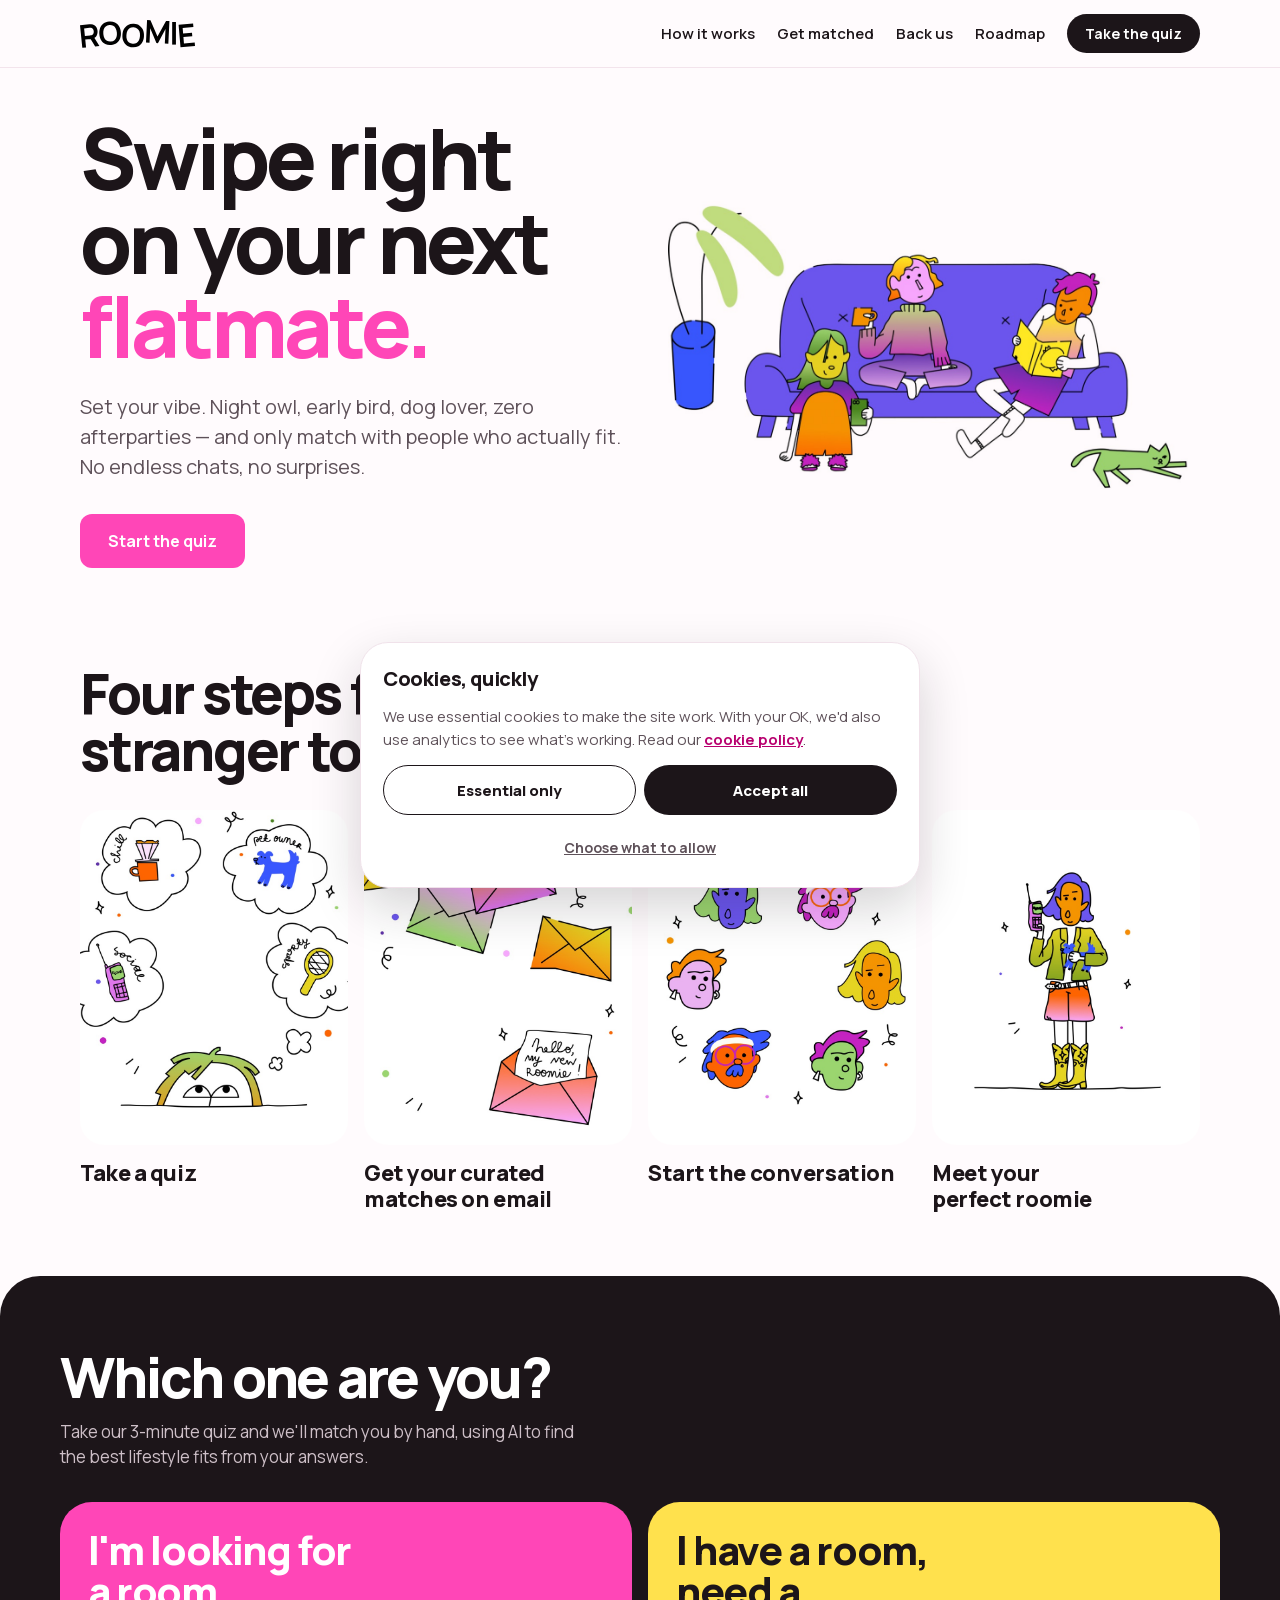
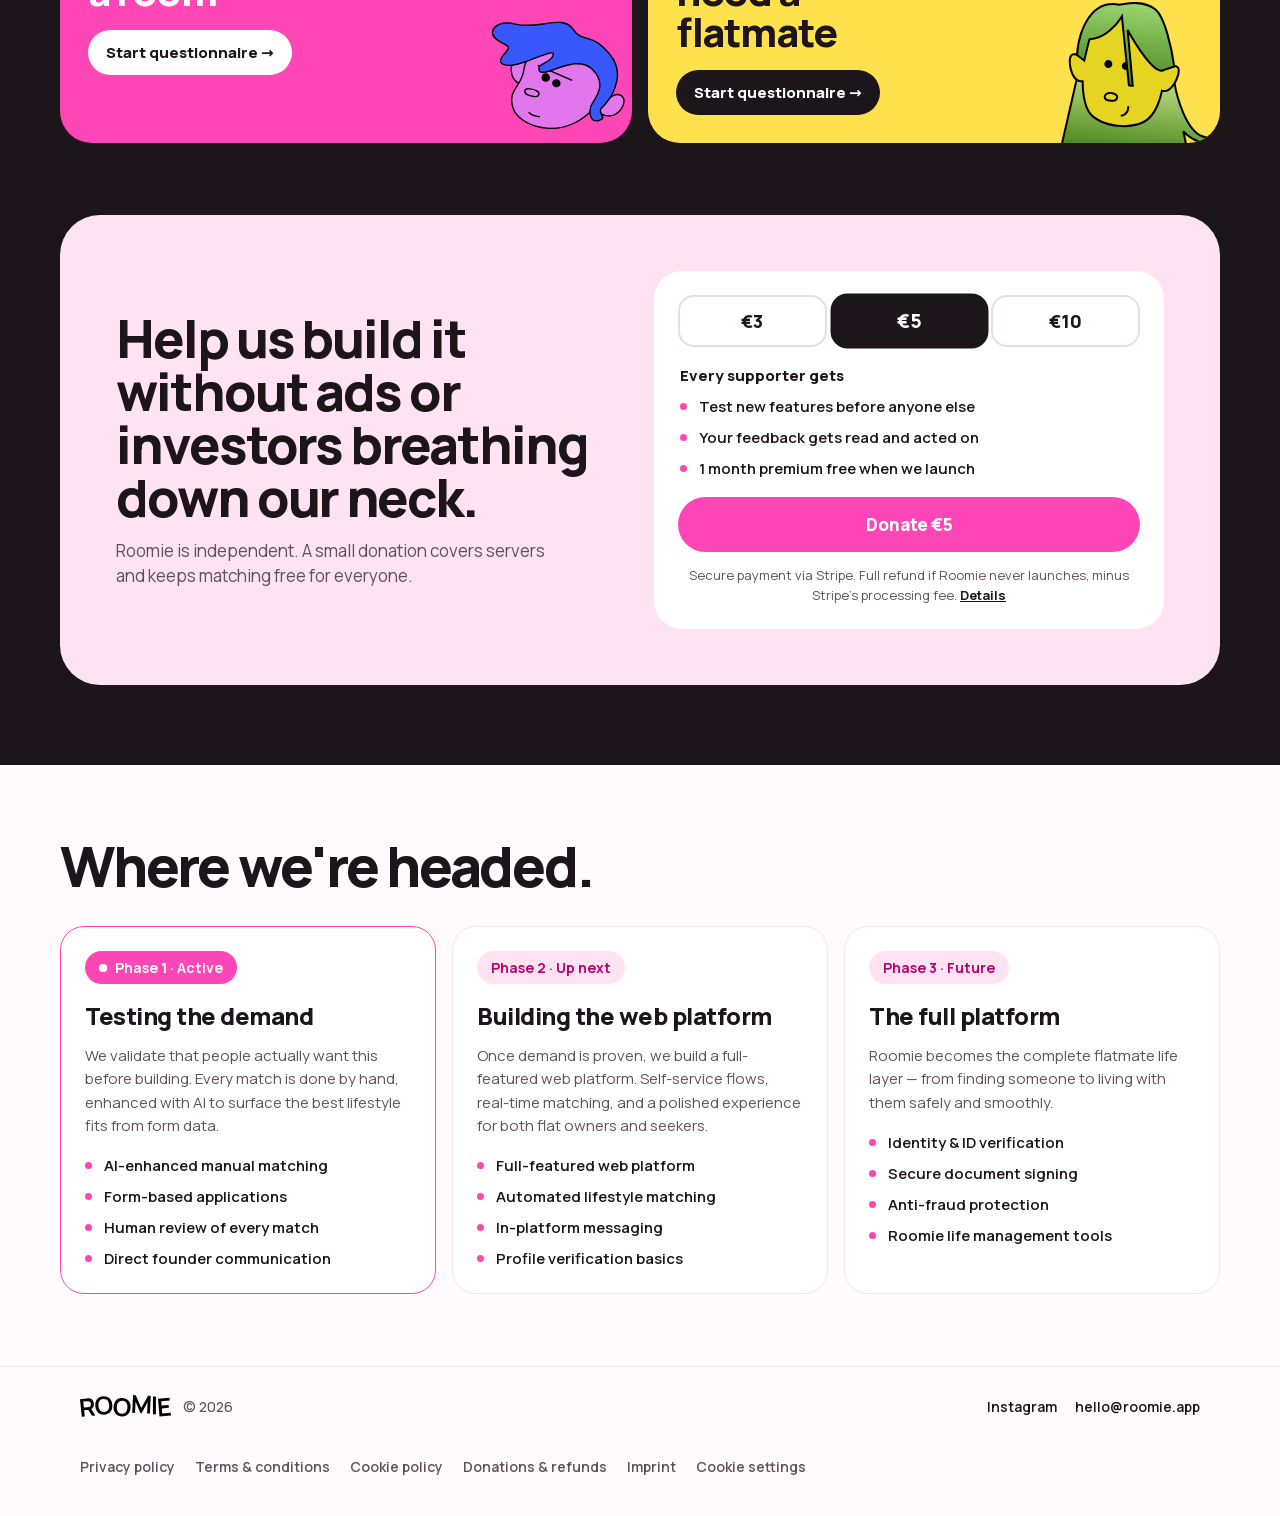
==== commit d883d219: "Lay out the hero in two columns, text left and illustration right Matches the landing prototype inst" ====
--- a/index.html
+++ b/index.html
@@ -32,9 +32,11 @@
 </nav>
 
 <header id="top" class="hero">
-  <h1>Swipe right on your next <span class="hero-word" id="hero-word" aria-live="off"><span>flatmate.</span></span></h1>
-  <p>Set your vibe. Night owl, early bird, dog lover, zero afterparties — and only match with people who actually fit. No endless chats, no surprises.</p>
-  <a href="#match" class="hero-cta">Start the quiz</a>
+  <div class="hero-text">
+    <h1>Swipe right on your next <span class="hero-word" id="hero-word" aria-live="off"><span>flatmate.</span></span></h1>
+    <p>Set your vibe. Night owl, early bird, dog lover, zero afterparties — and only match with people who actually fit. No endless chats, no surprises.</p>
+    <a href="#match" class="hero-cta">Start the quiz</a>
+  </div>
   <img src="/assets/hero.jpg" alt="Three flatmates relaxing on a sofa with a cat" class="hero-img" width="1200" height="682" fetchpriority="high">
 </header>
 
--- a/css/landing.css
+++ b/css/landing.css
@@ -16,30 +16,38 @@
 .nav-cta:hover{background:var(--pink);color:#fff}
 
 /* Hero ------------------------------------------------------------------- */
-.hero{max-width:1160px;margin:0 auto;padding:48px 20px 32px;display:flex;flex-direction:column;align-items:center;text-align:center}
-.hero h1{font-size:clamp(42px,11vw,92px);line-height:.98;letter-spacing:-.045em;font-weight:800;margin:0;max-width:900px;text-wrap:balance}
+.hero{max-width:1160px;margin:0 auto;padding:48px 20px 32px;display:grid;grid-template-columns:repeat(auto-fit,minmax(min(100%,420px),1fr));gap:32px;align-items:center}
+.hero h1{font-size:clamp(44px,10vw,84px);line-height:1;letter-spacing:-.045em;font-weight:800;margin:0;text-wrap:balance}
 .hero-word{display:inline-block;color:var(--pink)}
 .hero-word span{display:inline-block;animation:rise .45s cubic-bezier(.2,1.2,.4,1) both}
 .hero p{font-size:clamp(17px,4.4vw,20px);line-height:1.5;color:var(--muted);max-width:560px;margin:24px 0 0;text-wrap:pretty}
 .hero-cta{display:inline-block;margin-top:32px;background:var(--pink);color:#fff;font-weight:700;font-size:16px;padding:16px 28px;border-radius:12px;transition:transform .2s,background .2s}
 .hero-cta:hover{color:#fff;background:var(--pink-hover);transform:translateY(-2px)}
 .hero-cta:active{transform:scale(.97)}
-.hero-img{display:block;width:80%;max-width:460px;height:auto;margin-top:36px;mix-blend-mode:multiply;animation:bob 6s ease-in-out infinite}
+.hero-img{display:block;width:100%;max-width:520px;height:auto;justify-self:center;mix-blend-mode:multiply;animation:bob 6s ease-in-out infinite}
 
 /* Section headings ------------------------------------------------------- */
 .h2{font-size:clamp(32px,8vw,56px);line-height:1.02;letter-spacing:-.04em;font-weight:800;margin:0;max-width:640px;text-wrap:balance}
 
 /* How it works ----------------------------------------------------------- */
 .how{max-width:1160px;margin:0 auto;padding:64px 20px;scroll-margin-top:64px}
-.steps{display:grid;grid-auto-flow:column;grid-auto-columns:minmax(220px,1fr);gap:16px;margin:32px -20px 0;padding:0 20px 8px;overflow-x:auto;scroll-snap-type:x mandatory;scrollbar-width:none}
-.steps::-webkit-scrollbar{display:none}
-.step{display:flex;flex-direction:column;gap:16px;scroll-snap-align:start}
+.steps{display:grid;grid-template-columns:1fr;gap:16px;margin-top:32px}
+@media (min-width:600px){.steps{grid-template-columns:repeat(2,1fr);gap:24px 16px}}
+@media (min-width:960px){.steps{grid-template-columns:repeat(4,1fr);gap:16px}}
+.step{display:flex;flex-direction:column;gap:16px;min-width:0}
 .step-img{border-radius:24px;overflow:hidden;transition:transform .35s var(--bouncy)}
-.step-img img{width:100%;aspect-ratio:4/5;object-fit:cover;display:block;transition:transform .5s}
+.step-img img{width:100%;height:auto;aspect-ratio:4/5;object-fit:cover;display:block;transition:transform .5s}
 .step:nth-child(odd):hover .step-img{transform:translateY(-8px) rotate(-1.5deg)}
 .step:nth-child(even):hover .step-img{transform:translateY(-8px) rotate(1.5deg)}
 .step:hover .step-img img{transform:scale(1.06)}
 .step h3{margin:0;font-size:22px;letter-spacing:-.02em;font-weight:800;line-height:1.15;text-wrap:balance}
+/* Phones: two smaller tiles per row, title under each image. */
+@media (max-width:599px){
+  .steps{grid-template-columns:repeat(2,1fr);gap:24px 12px}
+  .step{gap:10px}
+  .step-img{border-radius:18px}
+  .step h3{font-size:16px;line-height:1.2}
+}
 
 /* Get matched ------------------------------------------------------------ */
 .match{scroll-margin-top:64px;background:var(--ink);color:#fff;padding:72px 20px;border-radius:40px 40px 0 0}
